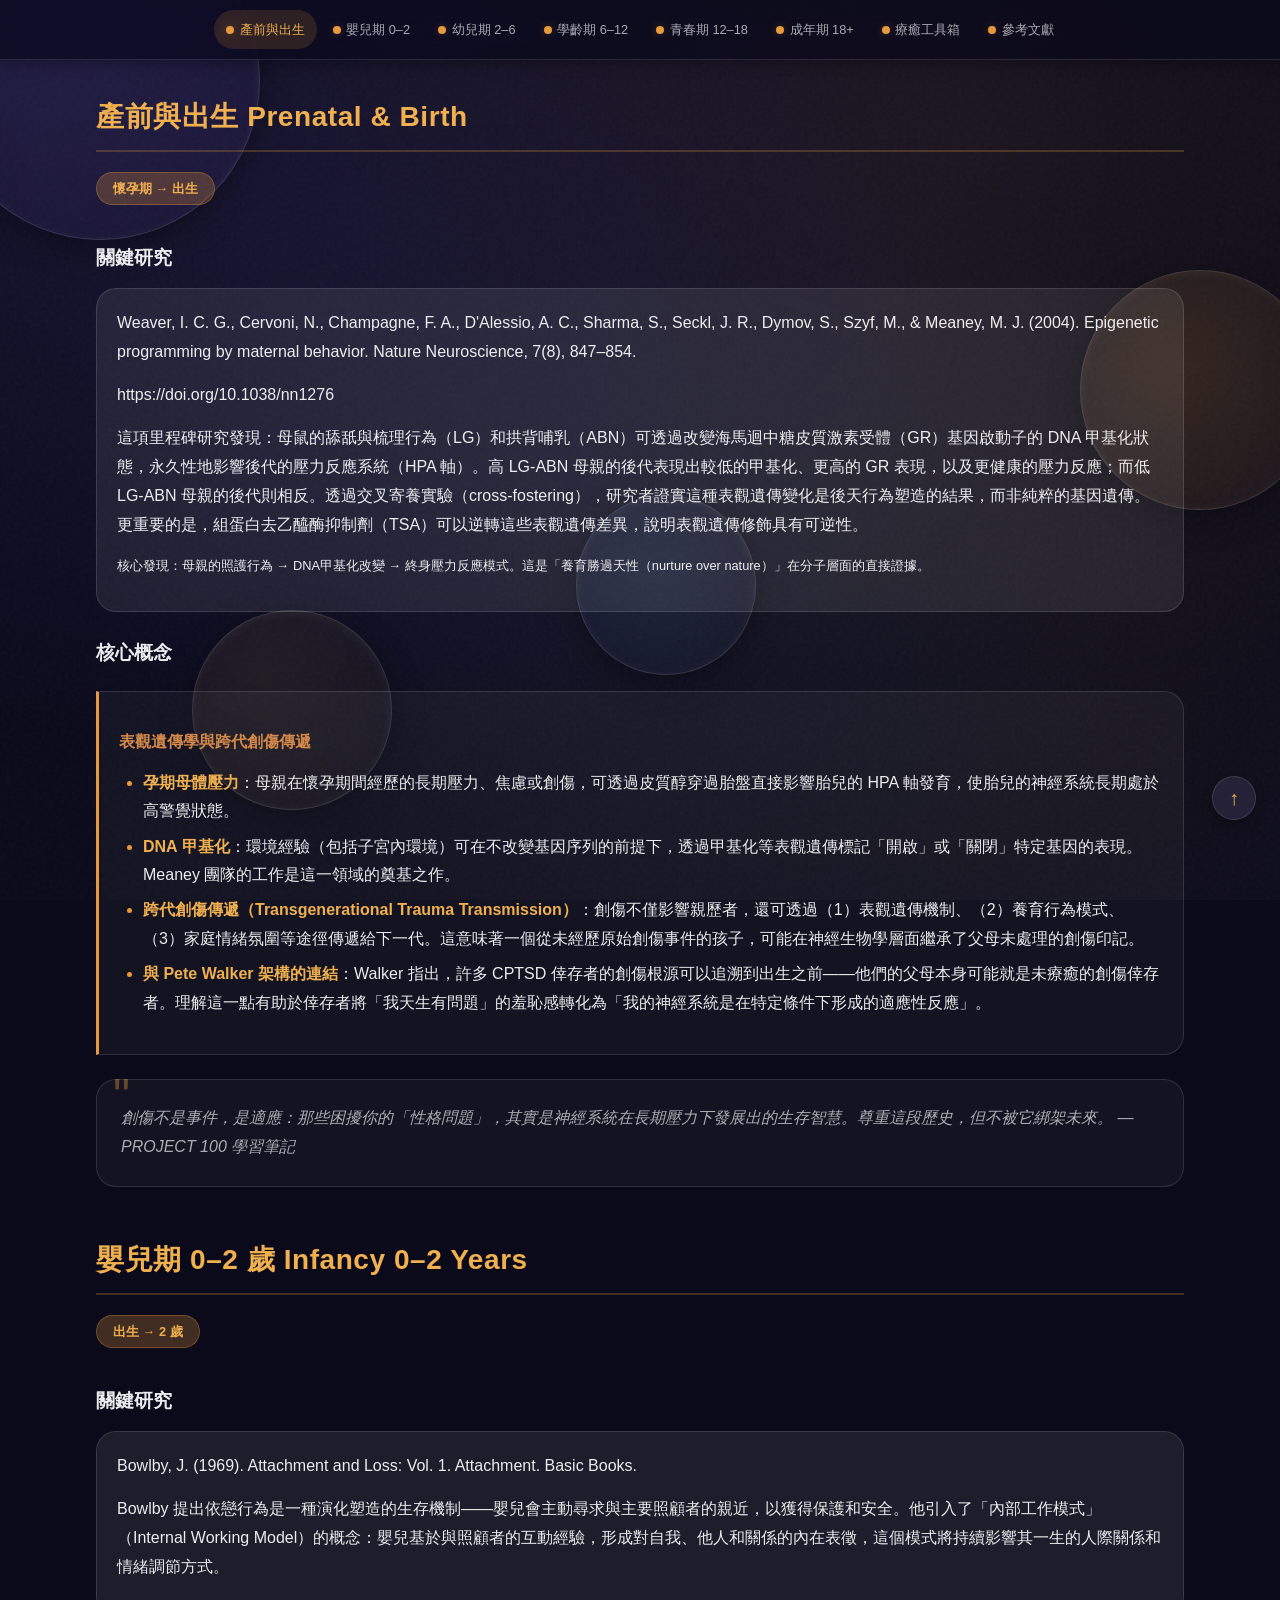
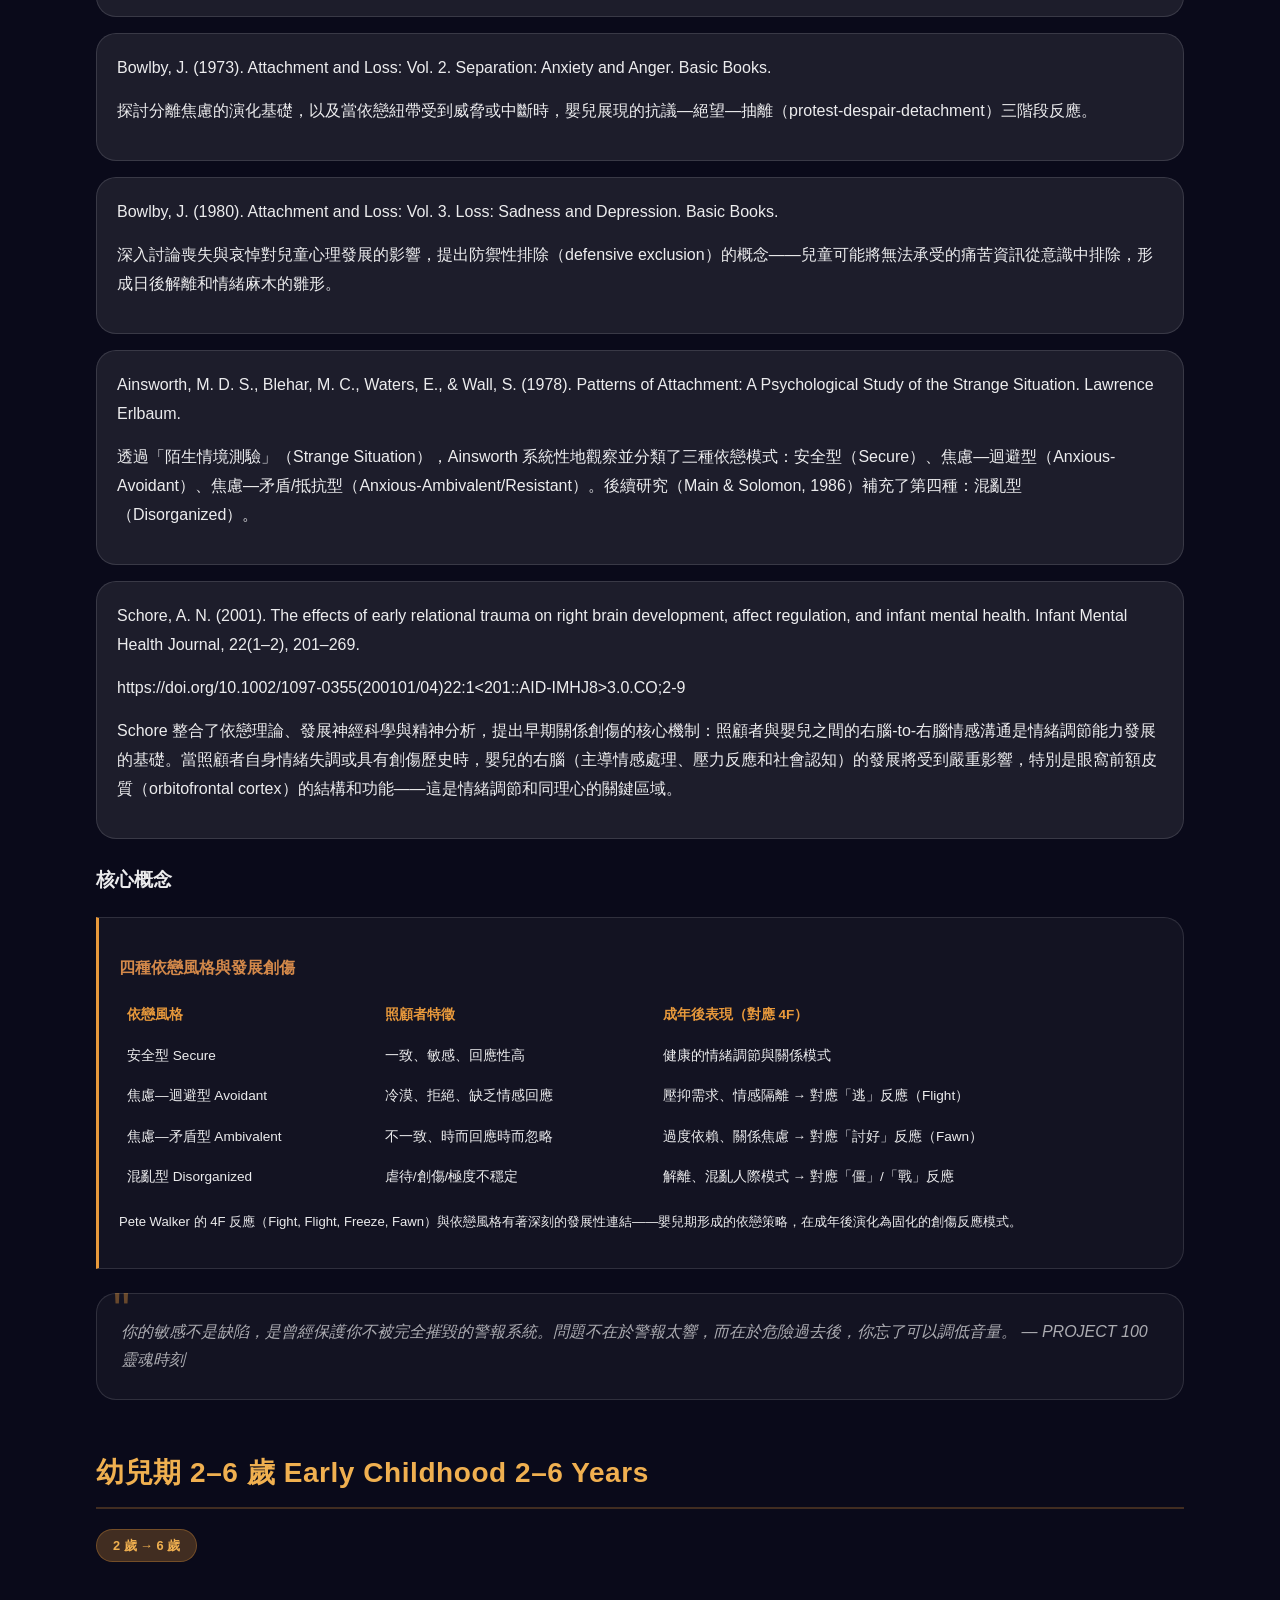
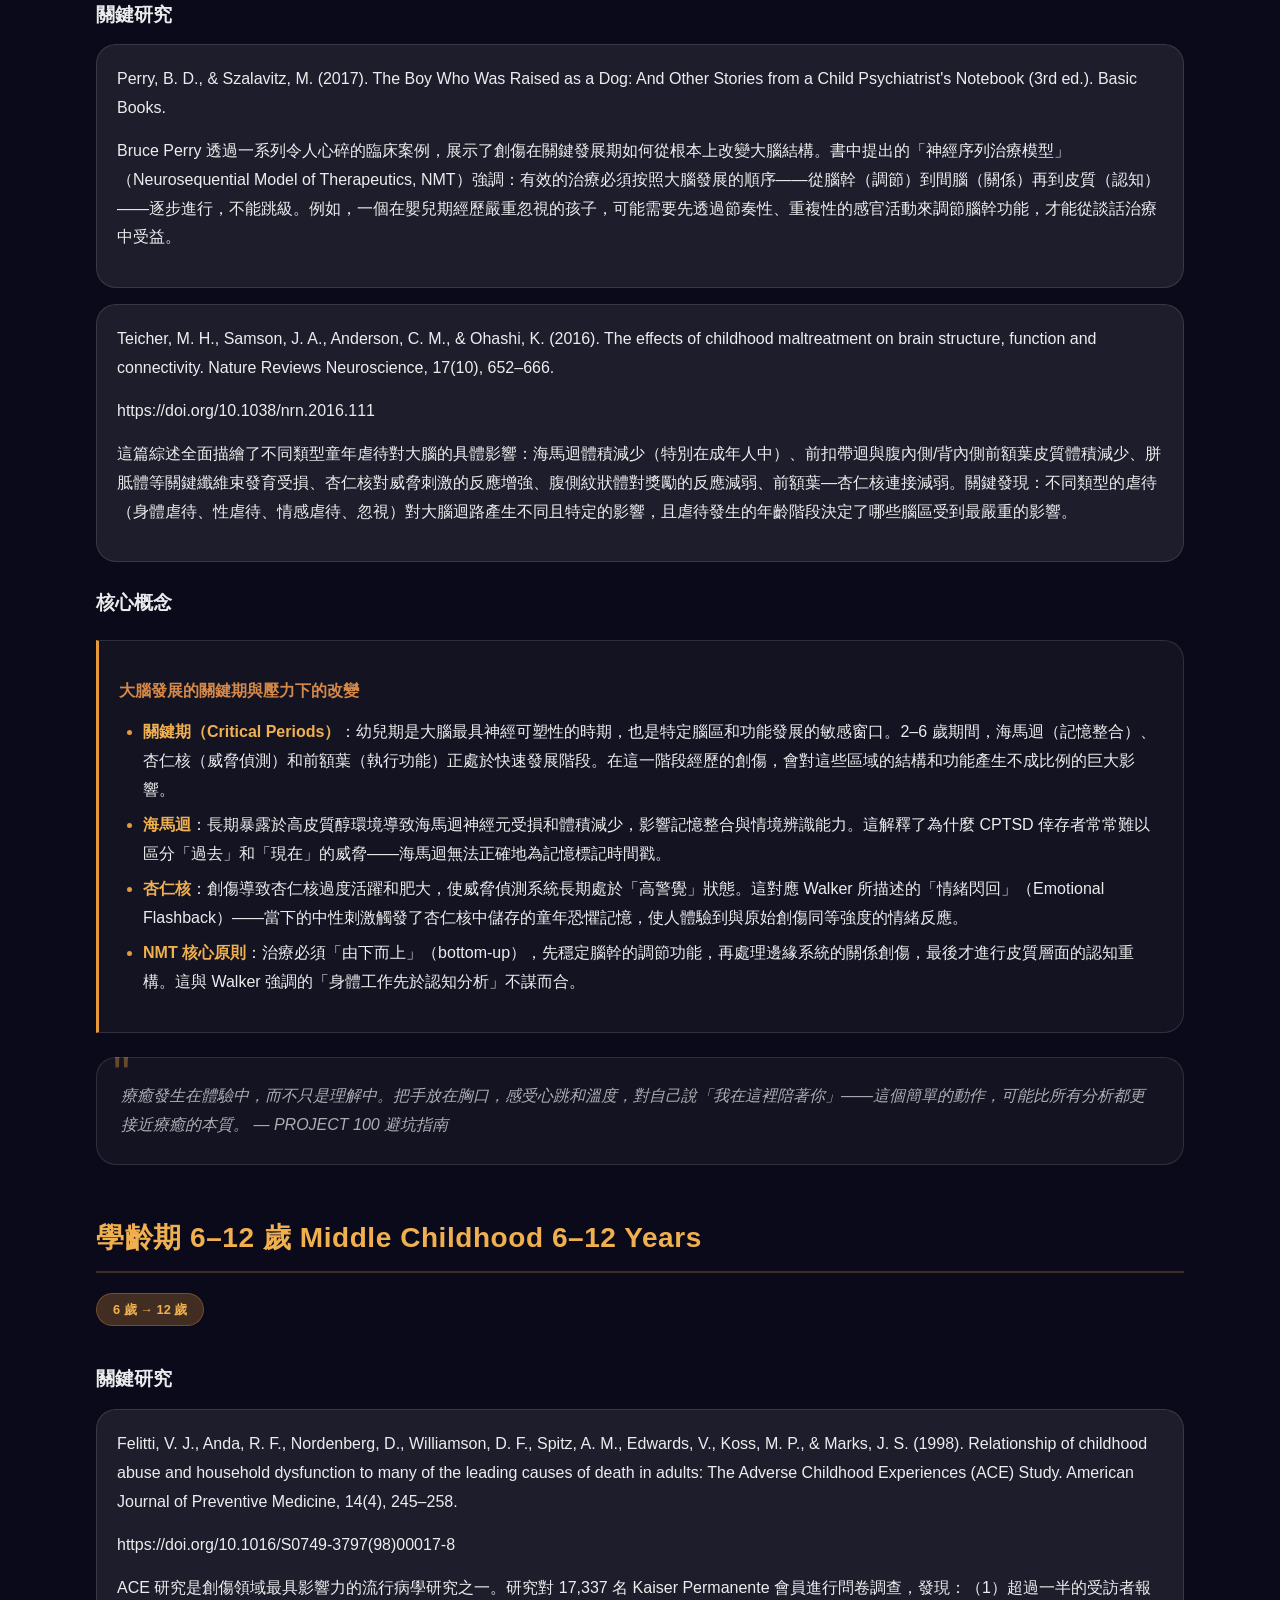
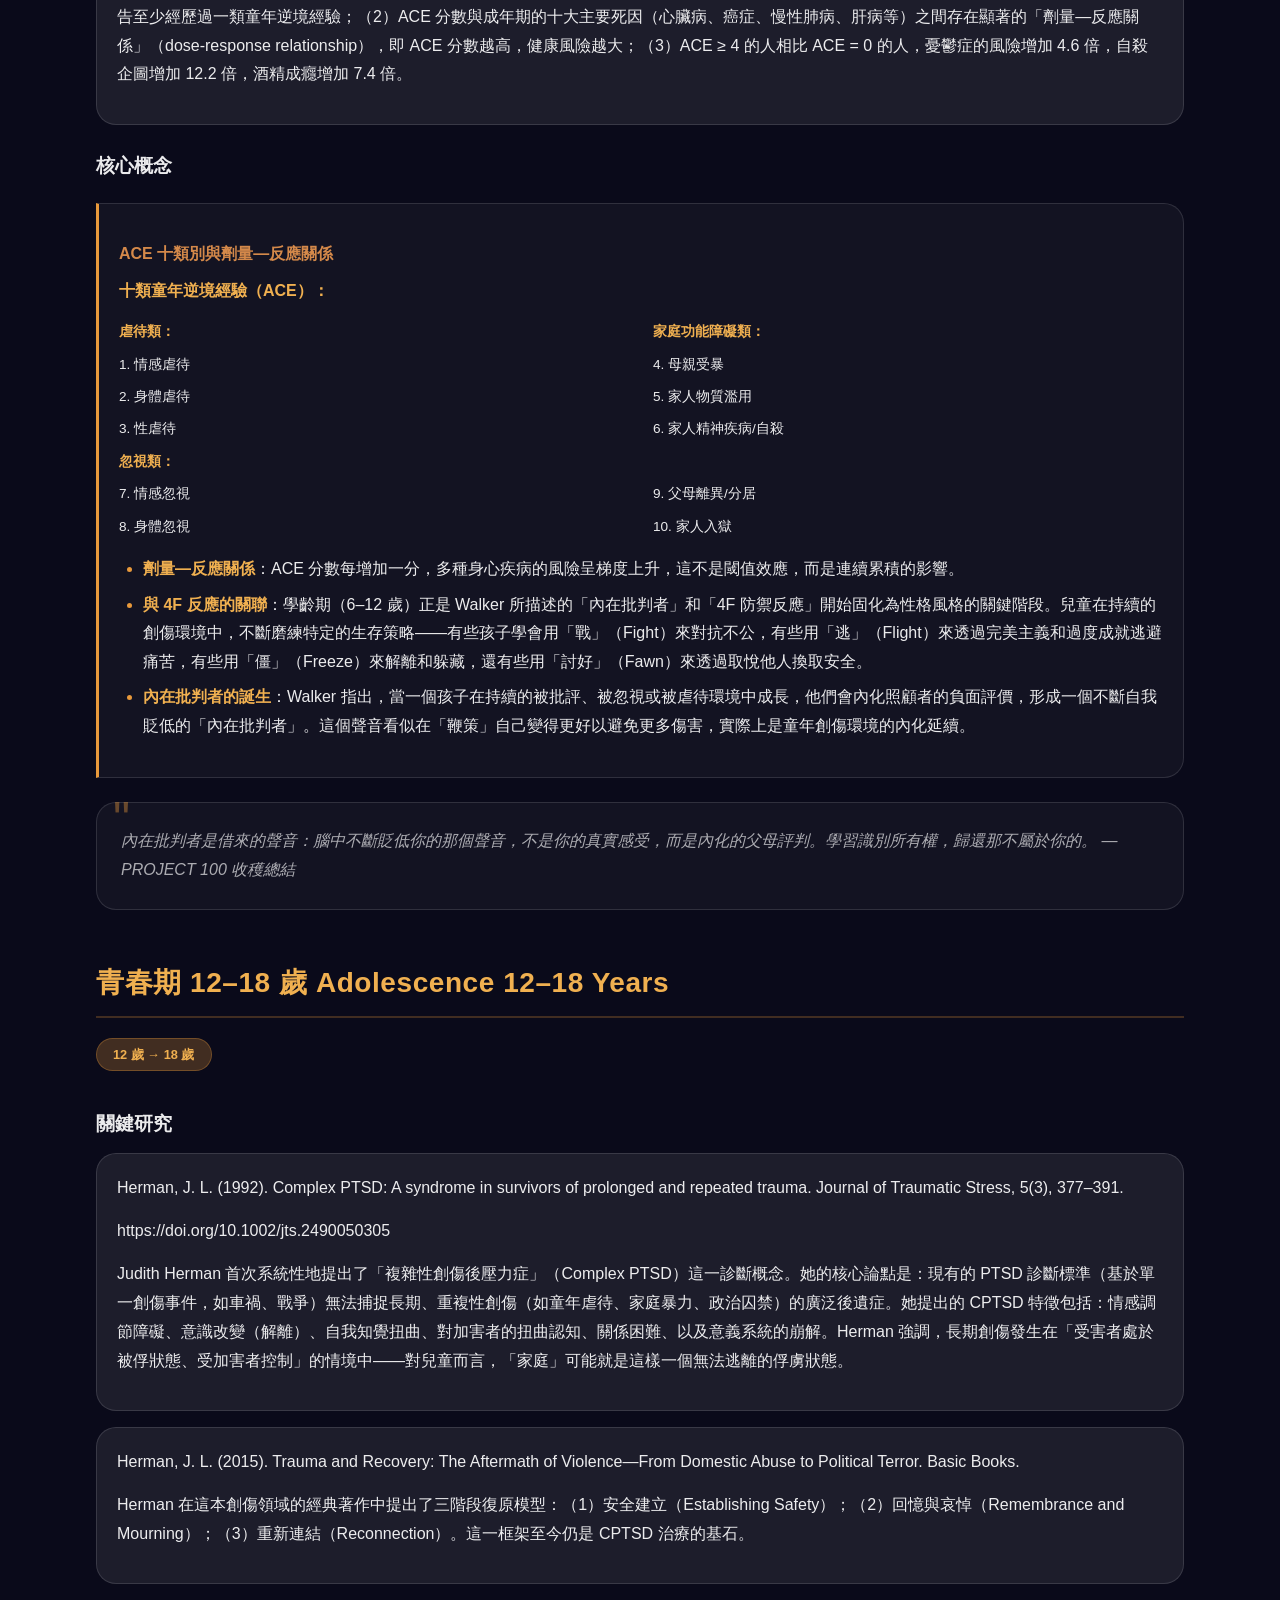
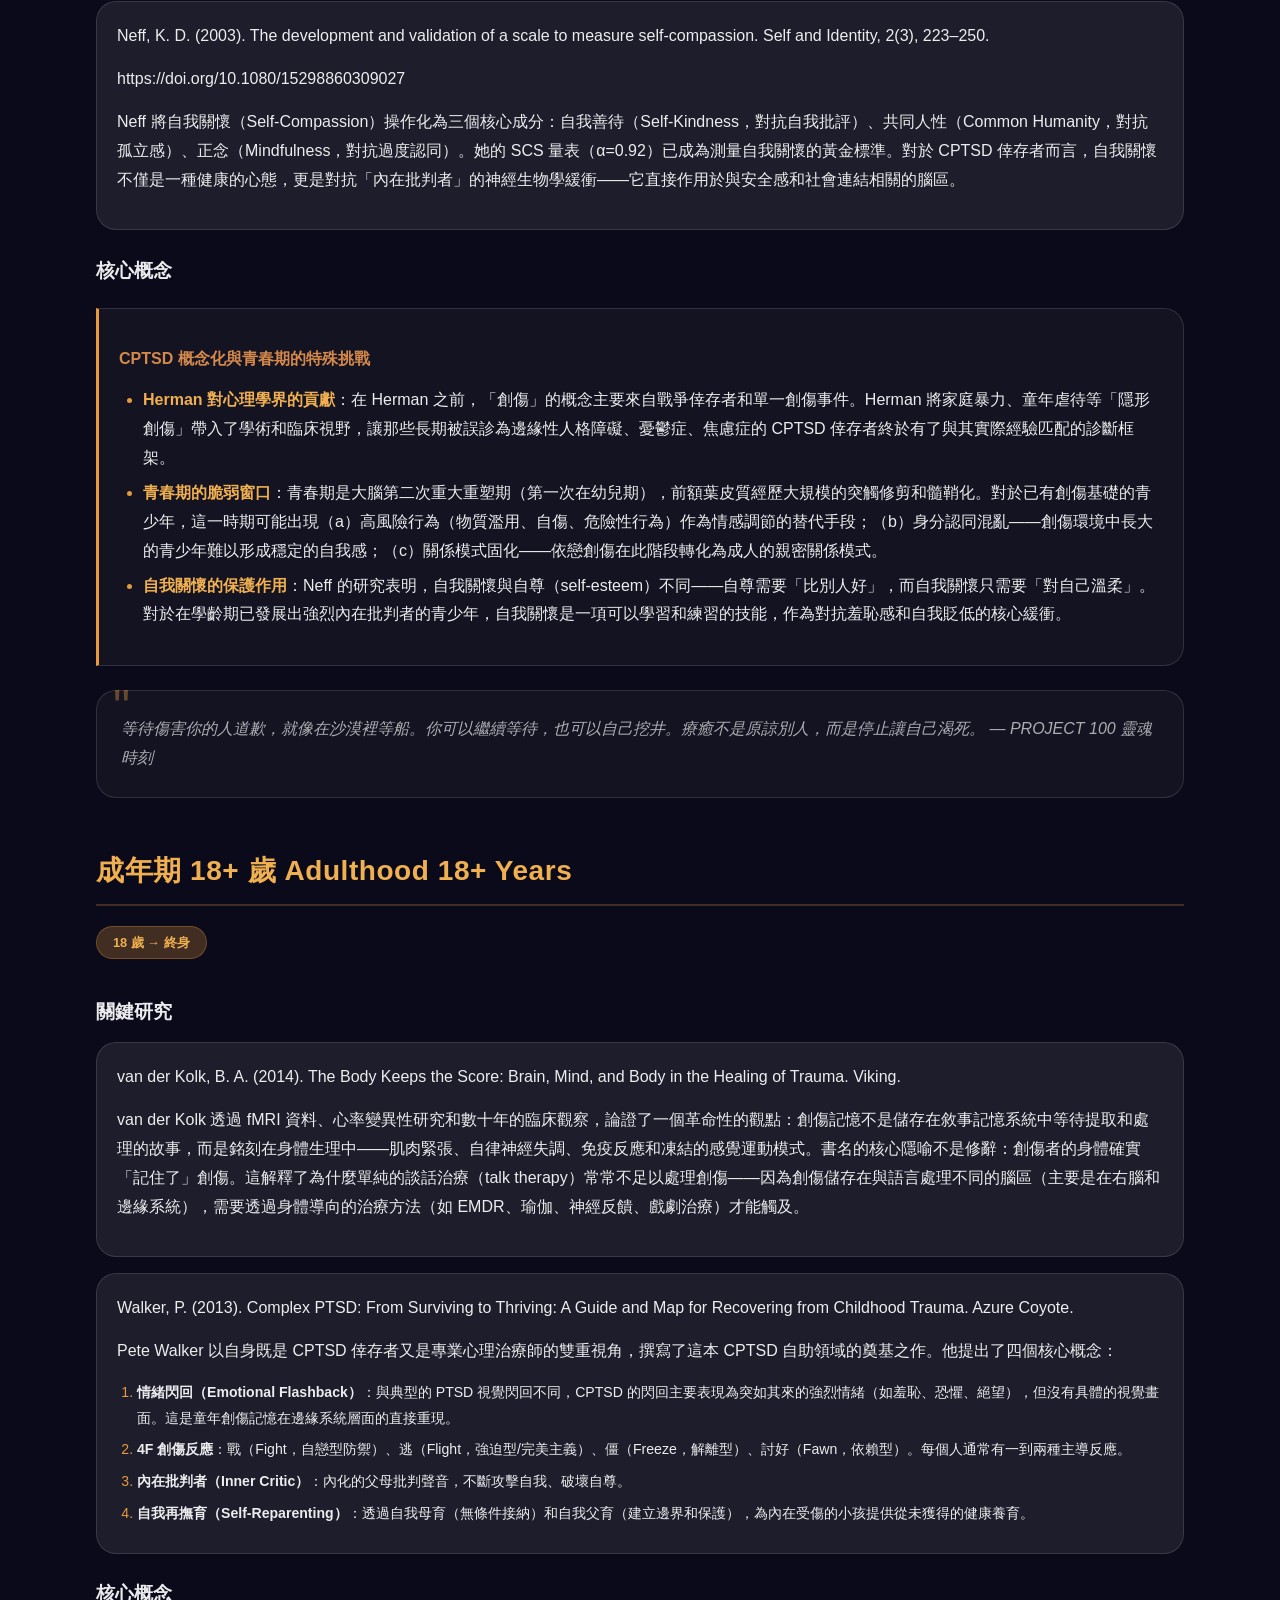
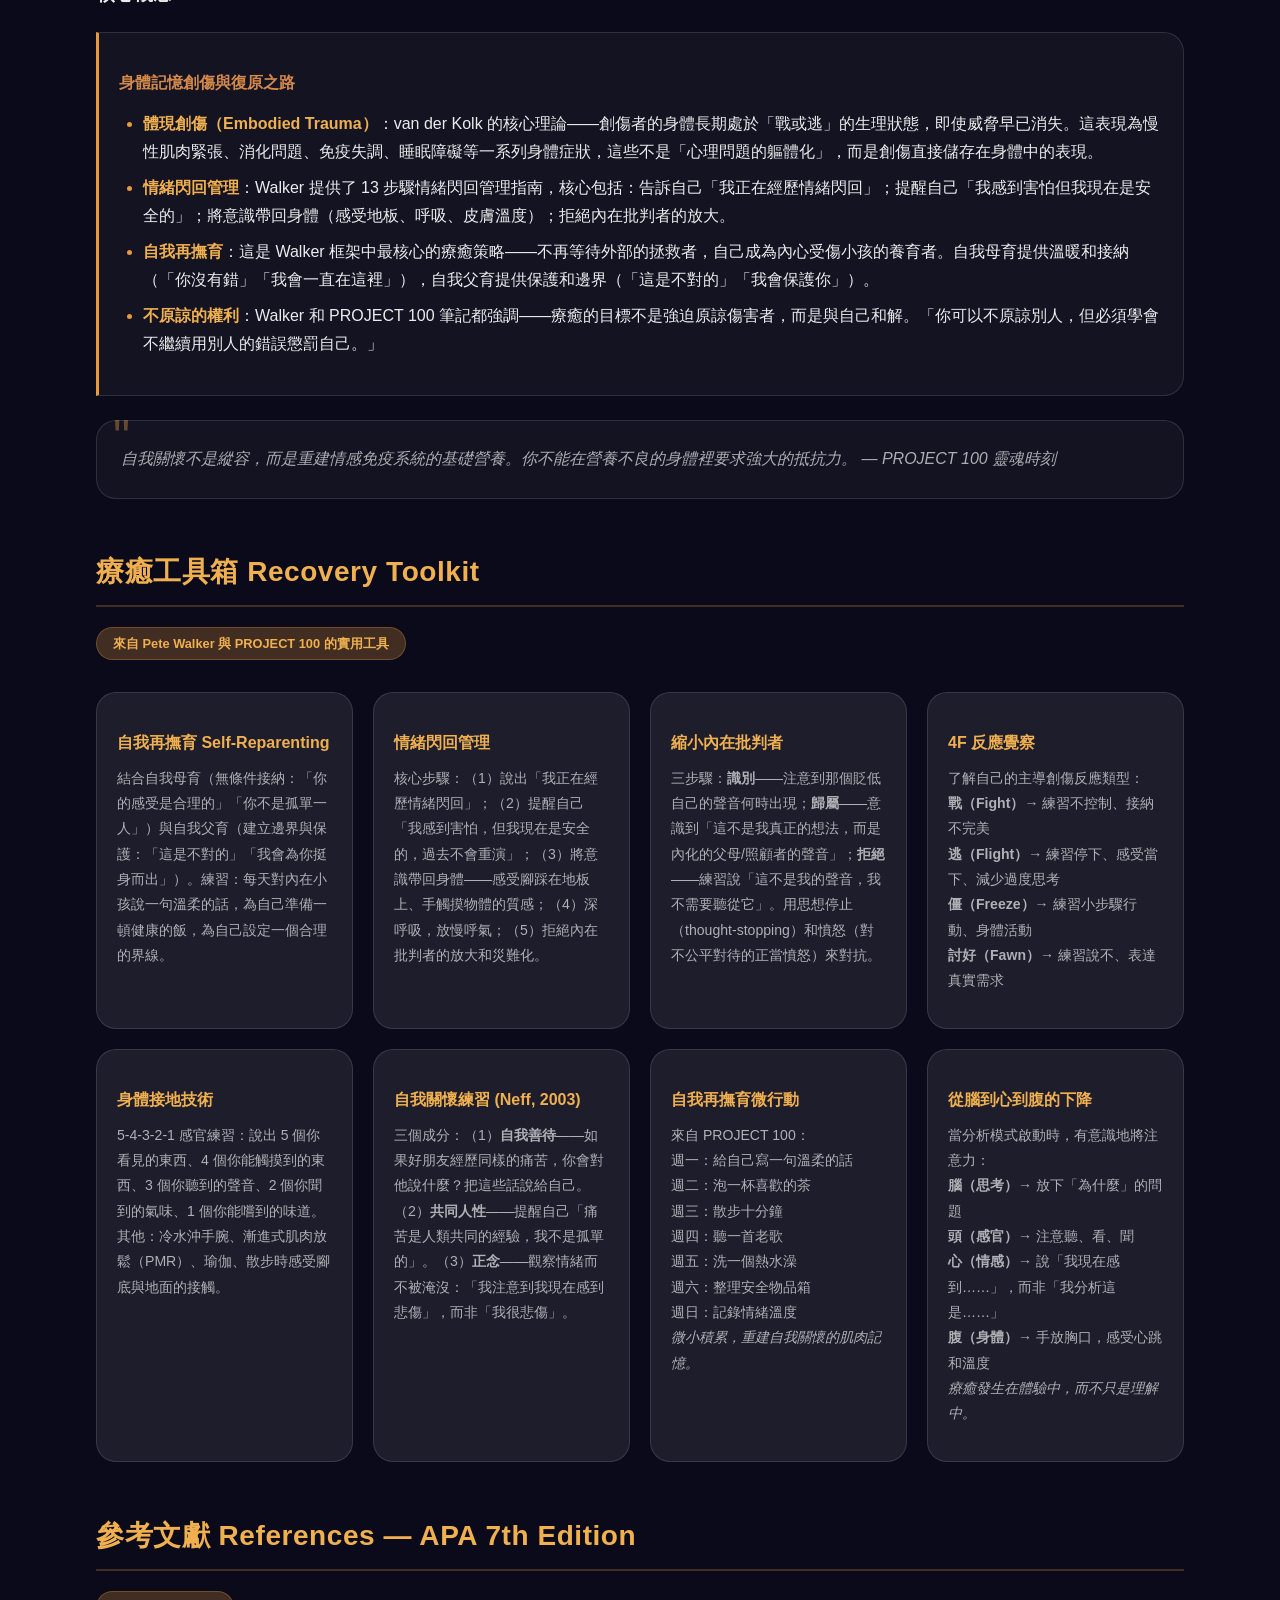
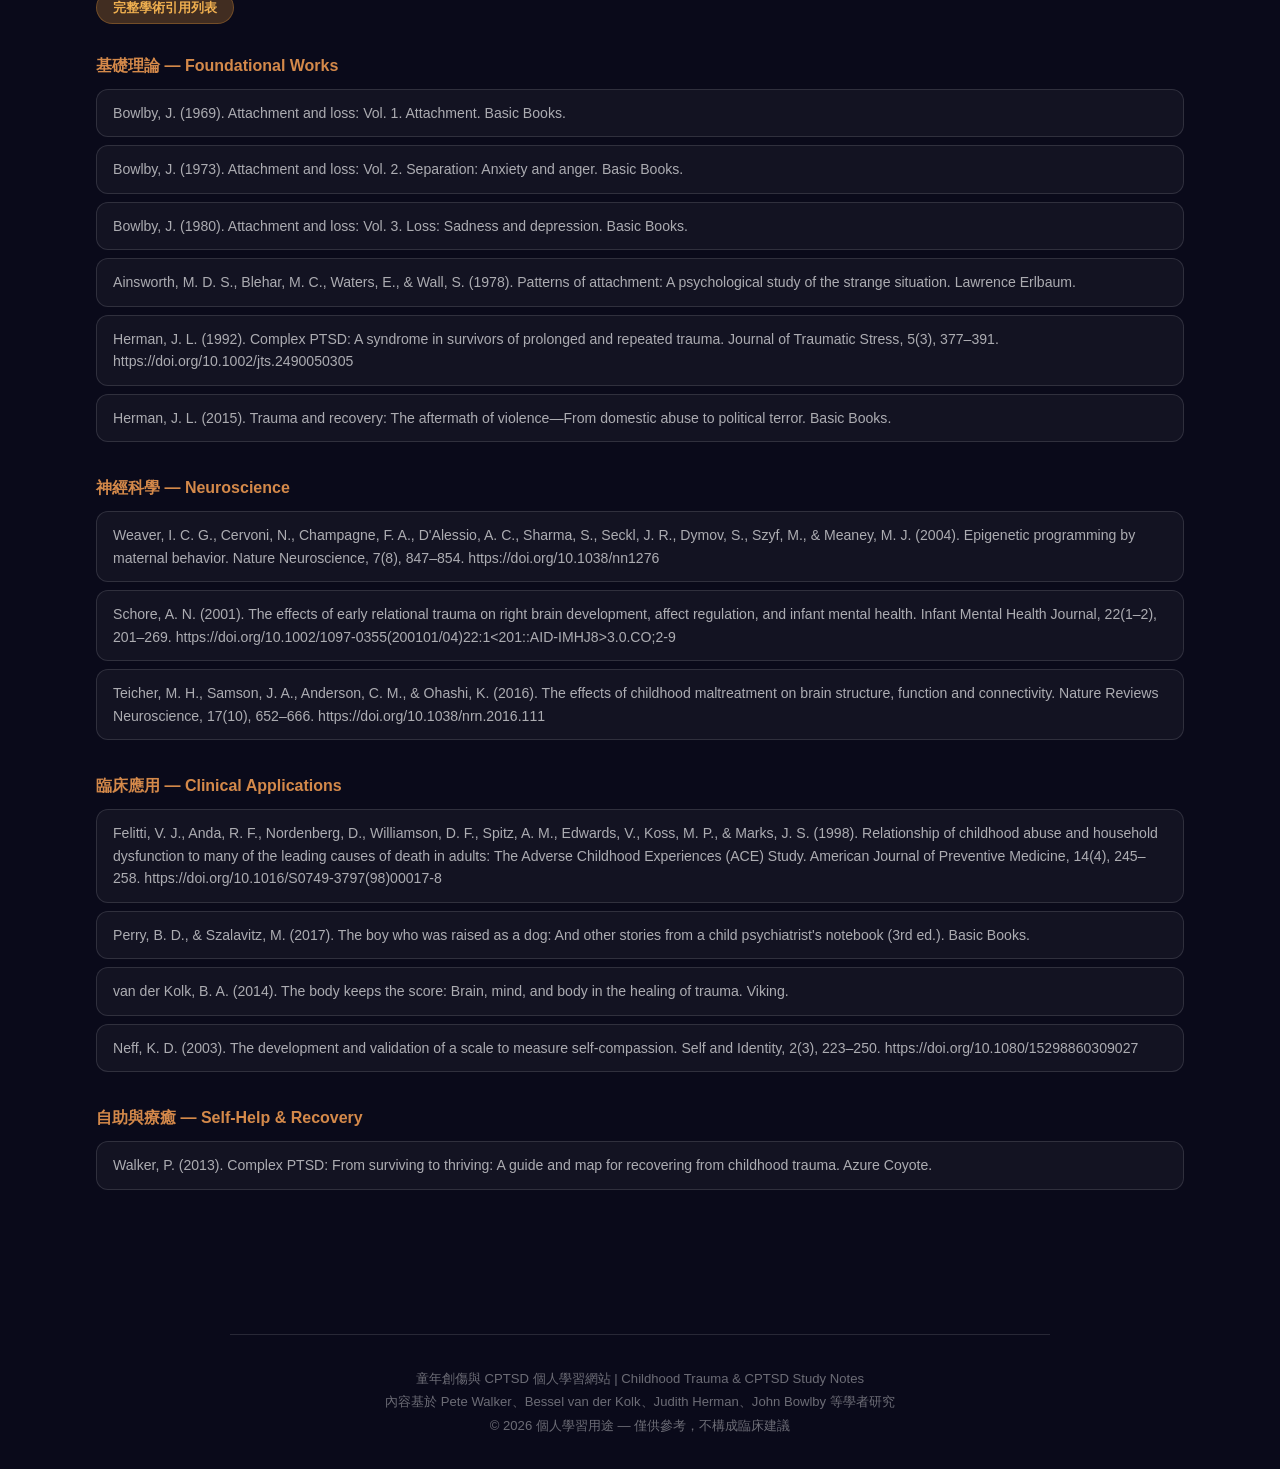
==== index.html @ 3682c6f5 "Initial commit: childhood trauma CPTSD study website" ====
<!DOCTYPE html>
<html lang="zh-TW">
<head>
<meta charset="UTF-8">
<meta name="viewport" content="width=device-width, initial-scale=1.0">
<title>童年創傷與 CPTSD 研究學習筆記 | Childhood Trauma & CPTSD Study Notes</title>
<style>
/* ============================================
   Liquid Glass CSS — Childhood Trauma & CPTSD
   Based on Apple Liquid Glass Design System
   Dark Theme + Amber Accent
   ============================================ */

/* ===== CSS Reset ===== */
*, *::before, *::after { box-sizing: border-box; margin: 0; padding: 0; }

/* ===== Liquid Glass Tokens (Dark Mode) ===== */
:root {
  /* --- Surface Transparency --- */
  --lg-bg-primary:    rgba(255, 255, 255, 0.08);
  --lg-bg-secondary:  rgba(255, 255, 255, 0.04);
  --lg-bg-tertiary:   rgba(255, 255, 255, 0.02);

  /* --- Blur Intensities --- */
  --lg-blur-sm:  1px;
  --lg-blur-md:  2px;
  --lg-blur-lg:  4px;
  --lg-blur-xl:  8px;
  --lg-blur-2xl: 20px;
  --lg-blur-3xl: 30px;

  /* --- Saturation --- */
  --lg-saturate: 180%;

  /* --- Borders --- */
  --lg-border-color:  rgba(255, 255, 255, 0.12);
  --lg-border-width:  1px;

  /* --- Shadows --- */
  --lg-shadow-sm:  0 4px 12px rgba(0, 0, 0, 0.3);
  --lg-shadow-md:  0 8px 32px rgba(0, 0, 0, 0.4);
  --lg-shadow-lg:  0 16px 48px rgba(0, 0, 0, 0.5);
  --lg-shadow-inset-sm: inset 0 2px 12px rgba(255, 255, 255, 0.06);
  --lg-shadow-inset-md: inset 0 4px 20px rgba(255, 255, 255, 0.08);

  /* --- Radii --- */
  --lg-radius-sm:   0.5rem;
  --lg-radius-md:   0.75rem;
  --lg-radius-lg:   1.25rem;
  --lg-radius-xl:   2rem;
  --lg-radius-full: 9999px;

  /* --- Animation --- */
  --lg-duration-fast:   150ms;
  --lg-duration-normal: 300ms;
  --lg-duration-slow:   500ms;
  --lg-easing:        cubic-bezier(0.25, 0.1, 0.25, 1);
  --lg-easing-spring: cubic-bezier(0.34, 1.56, 0.64, 1);

  /* --- Typography --- */
  --lg-text-color:      rgba(255, 255, 255, 0.92);
  --lg-text-secondary:  rgba(255, 255, 255, 0.65);
  --lg-text-muted:      rgba(255, 255, 255, 0.4);

  /* --- Project: Amber Accent --- */
  --accent:        #e8993b;
  --accent-light:  #f0b050;
  --accent-lighter: #ffc973;
  --accent-dark:   #c87a28;
  --accent-warm:   #d4894a;
  --accent-glow:   rgba(232, 153, 59, 0.15);
  --accent-glow-strong: rgba(232, 153, 59, 0.25);
  --violet-accent: rgba(130, 100, 240, 0.12);
  --violet-accent-strong: rgba(130, 100, 240, 0.2);

  /* --- Layout --- */
  --topbar-height: 60px;
  --font-sans: -apple-system, BlinkMacSystemFont, "Segoe UI", "Noto Sans TC", "Microsoft JhengHei", sans-serif;
}

/* ===== Forced Dark Mode Class ===== */
.lg-dark {
  --lg-bg-primary:    rgba(255, 255, 255, 0.08);
  --lg-bg-secondary:  rgba(255, 255, 255, 0.04);
  --lg-bg-tertiary:   rgba(255, 255, 255, 0.02);
  --lg-border-color:  rgba(255, 255, 255, 0.12);
  --lg-shadow-inset-sm: inset 0 2px 12px rgba(255, 255, 255, 0.06);
  --lg-shadow-inset-md: inset 0 4px 20px rgba(255, 255, 255, 0.08);
}

/* ===== Accessibility: Reduced Transparency ===== */
@media (prefers-reduced-transparency: reduce) {
  :root {
    --lg-bg-primary:   rgba(10, 10, 26, 0.95);
    --lg-bg-secondary: rgba(10, 10, 26, 0.92);
    --lg-bg-tertiary:  rgba(10, 10, 26, 0.9);
    --lg-blur-sm:  0;
    --lg-blur-md:  0;
    --lg-blur-lg:  0;
    --lg-blur-xl:  0;
    --lg-blur-2xl: 0;
    --lg-blur-3xl: 0;
  }
}

/* ===== Accessibility: Reduced Motion ===== */
@media (prefers-reduced-motion: reduce) {
  :root {
    --lg-duration-fast:   0ms;
    --lg-duration-normal: 0ms;
    --lg-duration-slow:   0ms;
  }
  *, *::before, *::after {
    animation-duration: 0.01ms !important;
    animation-iteration-count: 1 !important;
    transition-duration: 0.01ms !important;
  }
}

/* ===== Backdrop-Filter Fallback ===== */
@supports not (backdrop-filter: blur(1px)) {
  .glass,
  .glass-card,
  .glass-btn,
  .glass-nav,
  .timeline-bar,
  .back-to-top {
    background: rgba(10, 12, 30, 0.95);
  }
}

/* ===== Base HTML & Body ===== */
html { scroll-behavior: smooth; font-size: 16px; overflow-x: hidden; }

body {
  font-family: var(--font-sans);
  background: #0a0a1a;
  color: var(--lg-text-color);
  line-height: 1.8;
  font-weight: 300;
  -webkit-font-smoothing: antialiased;
  -moz-osx-font-smoothing: grayscale;
  position: relative;
  overflow-x: hidden;
}

/* ===== Overflow Protection ===== */
p, li, td, th, blockquote, .ref-card, .concept-box, .quote-block, .toolkit-card {
  overflow-wrap: break-word;
  word-break: break-word;
}
img, iframe, table, pre, code, video {
  max-width: 100%;
  height: auto;
}
pre, code {
  white-space: pre-wrap;
  word-break: break-all;
}

/* ===== Skip to Content ===== */
.skip-to-content {
  position: absolute;
  top: -100%;
  left: 16px;
  background: var(--accent);
  color: #0a0a1a;
  padding: 8px 16px;
  border-radius: var(--lg-radius-sm);
  font-weight: 600;
  z-index: 1000;
  transition: top var(--lg-duration-fast) var(--lg-easing);
}
.skip-to-content:focus {
  top: 12px;
}

/* ===== Animated Gradient Background ===== */
body::before {
  content: '';
  position: fixed;
  top: 0; left: 0; right: 0; bottom: 0;
  background:
    radial-gradient(ellipse at 20% 20%, rgba(130, 100, 240, 0.1) 0%, transparent 60%),
    radial-gradient(ellipse at 75% 15%, rgba(232, 153, 59, 0.07) 0%, transparent 55%),
    radial-gradient(ellipse at 50% 60%, rgba(100, 150, 220, 0.05) 0%, transparent 60%),
    radial-gradient(ellipse at 85% 80%, rgba(180, 130, 60, 0.05) 0%, transparent 50%);
  animation: bgShift 18s ease-in-out infinite alternate;
  z-index: 0;
  pointer-events: none;
}

@keyframes bgShift {
  0%   { opacity: 0.7; transform: scale(1); }
  50%  { opacity: 1; transform: scale(1.05); }
  100% { opacity: 0.7; transform: scale(1); }
}

/* Noise texture overlay */
body::after {
  content: '';
  position: fixed;
  top: 0; left: 0; right: 0; bottom: 0;
  background-image: url("data:image/svg+xml,%3Csvg viewBox='0 0 256 256' xmlns='http://www.w3.org/2000/svg'%3E%3Cfilter id='n'%3E%3CfeTurbulence type='fractalNoise' baseFrequency='0.9' numOctaves='4' stitchTiles='stitch'/%3E%3C/filter%3E%3Crect width='100%25' height='100%25' filter='url(%23n)' opacity='0.03'/%3E%3C/svg%3E");
  z-index: 0;
  pointer-events: none;
}

/* ===== Level 1: Base Glass Surface ===== */
.glass {
  background: var(--lg-bg-primary);
  backdrop-filter: blur(var(--lg-blur-md)) saturate(var(--lg-saturate));
  -webkit-backdrop-filter: blur(var(--lg-blur-md)) saturate(var(--lg-saturate));
  border: var(--lg-border-width) solid var(--lg-border-color);
  border-radius: var(--lg-radius-xl);
  box-shadow: var(--lg-shadow-md), var(--lg-shadow-inset-md);
  position: relative;
  overflow: hidden;
}

/* ===== Level 2: Liquid Shimmer Layer ===== */
.glass-shimmer::after {
  content: '';
  position: absolute;
  inset: 0;
  border-radius: inherit;
  background: rgba(255, 255, 255, 0.06);
  backdrop-filter: blur(1px);
  -webkit-backdrop-filter: blur(1px);
  box-shadow:
    inset -10px -8px 0px -11px rgba(255, 255, 255, 0.8),
    inset 0px -9px 0px -8px rgba(255, 255, 255, 0.8);
  filter: drop-shadow(10px 4px 6px rgba(0, 0, 0, 0.3)) brightness(115%);
  opacity: 0.5;
  z-index: 0;
  pointer-events: none;
}

.glass-shimmer > * {
  position: relative;
  z-index: 1;
}

/* ===== Glass Card Component ===== */
.glass-card {
  background: var(--lg-bg-primary);
  border: var(--lg-border-width) solid var(--lg-border-color);
  border-radius: var(--lg-radius-xl);
  box-shadow: var(--lg-shadow-md), var(--lg-shadow-inset-md);
  position: relative;
  overflow: hidden;
  padding: 1.5rem;
  transition:
    transform var(--lg-duration-fast) var(--lg-easing),
    box-shadow var(--lg-duration-normal) var(--lg-easing);
  will-change: transform;
}

.glass-card:hover {
  transform: translateY(-2px) scale(1.01);
  box-shadow: var(--lg-shadow-lg), var(--lg-shadow-inset-md);
}

.glass-card:active {
  transform: scale(0.98);
}

/* ===== Glass Button ===== */
.glass-btn {
  background: var(--lg-bg-primary);
  backdrop-filter: blur(var(--lg-blur-sm)) saturate(var(--lg-saturate));
  -webkit-backdrop-filter: blur(var(--lg-blur-sm)) saturate(var(--lg-saturate));
  border: var(--lg-border-width) solid var(--lg-border-color);
  border-radius: var(--lg-radius-full);
  padding: 0.625rem 1.5rem;
  font-size: 0.875rem;
  font-weight: 600;
  color: var(--lg-text-color);
  cursor: pointer;
  transition:
    transform var(--lg-duration-fast) var(--lg-easing),
    box-shadow var(--lg-duration-fast) var(--lg-easing);
  will-change: transform;
  user-select: none;
}

.glass-btn:hover {
  transform: scale(1.05);
  box-shadow: var(--lg-shadow-sm);
}

.glass-btn:active {
  transform: scale(0.96);
}

/* ===== Glass Nav (Timeline Bar) ===== */
.glass-nav {
  position: fixed;
  bottom: 1.25rem;
  left: 50%;
  transform: translateX(-50%);
  background: var(--lg-bg-primary);
  backdrop-filter: blur(var(--lg-blur-lg)) saturate(var(--lg-saturate));
  -webkit-backdrop-filter: blur(var(--lg-blur-lg)) saturate(var(--lg-saturate));
  border: var(--lg-border-width) solid var(--lg-border-color);
  border-radius: var(--lg-radius-full);
  box-shadow: var(--lg-shadow-lg);
  padding: 0.5rem 1.5rem;
  display: flex;
  gap: 1rem;
  z-index: 100;
}

/* ===== Floating Orbs ===== */
.orb {
  position: fixed;
  border-radius: 50%;
  background: var(--lg-bg-primary);
  backdrop-filter: blur(var(--lg-blur-xl));
  -webkit-backdrop-filter: blur(var(--lg-blur-xl));
  border: var(--lg-border-width) solid var(--lg-border-color);
  box-shadow: var(--lg-shadow-md), var(--lg-shadow-inset-sm);
  pointer-events: none;
  z-index: 0;
  will-change: transform;
}

.orb-1 {
  width: 320px; height: 320px;
  top: -80px; left: -60px;
  background: radial-gradient(circle at 30% 30%, rgba(130, 100, 240, 0.15), rgba(130, 100, 240, 0.04));
  animation: glass-float 6s var(--lg-easing) infinite;
}

.orb-2 {
  width: 240px; height: 240px;
  top: 30%; right: -40px;
  background: radial-gradient(circle at 40% 40%, rgba(232, 153, 59, 0.15), rgba(232, 153, 59, 0.04));
  animation: glass-float 5s var(--lg-easing) infinite 0.5s;
}

.orb-3 {
  width: 200px; height: 200px;
  bottom: 10%; left: 15%;
  background: radial-gradient(circle at 35% 35%, rgba(180, 130, 60, 0.12), rgba(180, 130, 60, 0.03));
  animation: glass-float 7s var(--lg-easing) infinite 1s;
}

.orb-4 {
  width: 180px; height: 180px;
  top: 55%; left: 45%;
  background: radial-gradient(circle at 45% 45%, rgba(100, 150, 220, 0.1), rgba(100, 150, 220, 0.03));
  animation: glass-float 8s var(--lg-easing) infinite 1.5s;
}

@keyframes glass-float {
  0%, 100% { transform: translateY(0) rotate(0deg); }
  33%      { transform: translateY(-8px) rotate(1deg); }
  66%      { transform: translateY(4px) rotate(-1deg); }
}

.glass-float {
  animation: glass-float 4s var(--lg-easing) infinite;
}

/* ===== Timeline Navigation Bar ===== */
.timeline-bar {
  position: fixed;
  top: 0;
  left: 0;
  right: 0;
  height: var(--topbar-height);
  background: rgba(10, 10, 26, 0.75);
  backdrop-filter: blur(var(--lg-blur-3xl)) saturate(var(--lg-saturate));
  -webkit-backdrop-filter: blur(var(--lg-blur-3xl)) saturate(var(--lg-saturate));
  border-bottom: var(--lg-border-width) solid var(--lg-border-color);
  box-shadow: var(--lg-shadow-sm);
  display: flex;
  align-items: center;
  justify-content: center;
  gap: 0.25rem;
  padding: 0 1rem;
  z-index: 90;
  overflow-x: auto;
}

.timeline-bar a {
  color: var(--lg-text-secondary);
  text-decoration: none;
  font-size: 0.8rem;
  font-weight: 500;
  white-space: nowrap;
  padding: 0.5rem 0.75rem;
  border-radius: var(--lg-radius-full);
  transition:
    color var(--lg-duration-fast) var(--lg-easing),
    background var(--lg-duration-fast) var(--lg-easing);
  display: flex;
  align-items: center;
  gap: 0.35rem;
}

.timeline-bar a:hover,
.timeline-bar a.active {
  color: var(--accent-light);
  background: var(--accent-glow);
}

.timeline-dot {
  display: inline-block;
  width: 8px;
  height: 8px;
  border-radius: 50%;
  background: var(--accent);
  box-shadow: 0 0 8px var(--accent-glow-strong);
  transition: box-shadow var(--lg-duration-fast) var(--lg-easing);
}

.timeline-bar a:hover .timeline-dot,
.timeline-bar a.active .timeline-dot {
  box-shadow: 0 0 14px rgba(232, 153, 59, 0.4);
}

/* ===== Main Content Area ===== */
.main {
  margin-left: auto;
  margin-right: auto;
  width: 100%;
  max-width: 72rem;
  padding: calc(var(--topbar-height) + 2rem) 2rem 6rem 2rem;
  position: relative;
  z-index: 1;
}

/* ===== Section Cards ===== */
section {
  margin: 0 auto 3rem auto;
  width: 100%;
  scroll-margin-top: calc(var(--topbar-height) + 1rem);
  animation: glass-enter 0.5s var(--lg-easing-spring) both;
  animation-timeline: view();
  animation-range: entry 8% cover 20%;
}

/* Fallback for browsers without animation-timeline */
@supports not (animation-timeline: view()) {
  section {
    animation: glass-enter 0.5s var(--lg-easing-spring) both;
    animation-timeline: auto;
  }
}

section h2 {
  font-size: 1.75rem;
  font-weight: 700;
  color: var(--accent-light);
  margin-bottom: 1.25rem;
  padding-bottom: 0.5rem;
  border-bottom: 2px solid var(--accent-glow-strong);
  letter-spacing: 0.02em;
}

section h3 {
  font-size: 1.2rem;
  font-weight: 600;
  color: var(--lg-text-color);
  margin: 1.5rem 0 0.75rem 0;
}

section h4 {
  font-size: 1rem;
  font-weight: 600;
  color: var(--accent-warm);
  margin: 1rem 0 0.5rem 0;
}

section p {
  margin-bottom: 0.9rem;
  color: var(--lg-text-color);
}

section ul, section ol {
  margin: 0.75rem 0 1rem 1.5rem;
  color: var(--lg-text-color);
}

section li {
  margin-bottom: 0.4rem;
}

section li::marker {
  color: var(--accent);
}

/* ===== Timeline Badge ===== */
.timeline-badge {
  display: inline-block;
  background: var(--accent-glow-strong);
  border: var(--lg-border-width) solid rgba(232, 153, 59, 0.3);
  border-radius: var(--lg-radius-full);
  padding: 0.25rem 1rem;
  font-size: 0.8rem;
  font-weight: 600;
  color: var(--accent-light);
  margin-bottom: 0.75rem;
}

/* ===== Reference Card ===== */
.ref-card {
  background: var(--lg-bg-primary);
  border: var(--lg-border-width) solid var(--lg-border-color);
  border-radius: var(--lg-radius-lg);
  padding: 1.25rem;
  margin-bottom: 1rem;
  transition:
    transform var(--lg-duration-fast) var(--lg-easing),
    box-shadow var(--lg-duration-normal) var(--lg-easing);
  will-change: transform;
}

.ref-card:hover {
  transform: translateY(-2px) scale(1.01);
  box-shadow: var(--lg-shadow-md), var(--lg-shadow-inset-sm);
}

.ref-card .ref-title {
  font-weight: 600;
  color: var(--lg-text-color);
  margin-bottom: 0.3rem;
}

.ref-card .ref-meta {
  font-size: 0.82rem;
  color: var(--lg-text-secondary);
}

.ref-card .ref-link {
  color: var(--accent-light);
  text-decoration: none;
  font-size: 0.82rem;
  transition: color var(--lg-duration-fast) var(--lg-easing);
}

.ref-card .ref-link:hover {
  color: var(--accent-lighter);
}

/* ===== Concept Box ===== */
.concept-box {
  background: var(--lg-bg-secondary);
  border: var(--lg-border-width) solid var(--lg-border-color);
  border-left: 3px solid var(--accent);
  border-radius: 0 var(--lg-radius-lg) var(--lg-radius-lg) 0;
  padding: 1.25rem;
  margin: 1.25rem 0;
}

.concept-box strong {
  color: var(--accent-light);
}

/* ===== Quote Block ===== */
.quote-block {
  background: var(--lg-bg-secondary);
  border: var(--lg-border-width) solid var(--lg-border-color);
  border-radius: var(--lg-radius-lg);
  padding: 1.5rem;
  margin: 1.5rem 0;
  position: relative;
  font-style: italic;
  color: var(--lg-text-secondary);
}

.quote-block::before {
  content: '"';
  position: absolute;
  top: -0.5rem;
  left: 1rem;
  font-size: 3rem;
  color: var(--accent);
  opacity: 0.4;
  font-style: normal;
  line-height: 1;
}

/* ===== Toolkit Grid ===== */
.toolkit-grid {
  display: grid;
  grid-template-columns: repeat(auto-fill, minmax(220px, 1fr));
  gap: 1.25rem;
  margin: 1.25rem 0;
}

.toolkit-card {
  background: var(--lg-bg-primary);
  border: var(--lg-border-width) solid var(--lg-border-color);
  border-radius: var(--lg-radius-lg);
  padding: 1.25rem;
  transition:
    transform var(--lg-duration-fast) var(--lg-easing),
    box-shadow var(--lg-duration-normal) var(--lg-easing);
  will-change: transform;
}

.toolkit-card:hover {
  transform: translateY(-2px) scale(1.01);
  box-shadow: var(--lg-shadow-md), var(--lg-shadow-inset-sm);
}

.toolkit-card h4 {
  color: var(--accent-light);
  margin-bottom: 0.5rem;
}

.toolkit-card p {
  font-size: 0.88rem;
  color: var(--lg-text-secondary);
}

/* ===== Reference Group ===== */
.ref-group {
  margin-bottom: 2rem;
}

.ref-group h3 {
  color: var(--accent-light);
  font-size: 1.05rem;
  margin-bottom: 0.75rem;
}

.ref-entry {
  background: var(--lg-bg-secondary);
  border: var(--lg-border-width) solid var(--lg-border-color);
  border-radius: var(--lg-radius-md);
  padding: 0.75rem 1rem;
  margin-bottom: 0.5rem;
  font-size: 0.88rem;
  color: var(--lg-text-secondary);
  line-height: 1.6;
}

/* ===== Back to Top Button ===== */
.back-to-top {
  position: fixed;
  bottom: 5rem;
  right: 1.5rem;
  width: 44px;
  height: 44px;
  border-radius: var(--lg-radius-full);
  background: var(--lg-bg-primary);
  backdrop-filter: blur(var(--lg-blur-md)) saturate(var(--lg-saturate));
  -webkit-backdrop-filter: blur(var(--lg-blur-md)) saturate(var(--lg-saturate));
  border: var(--lg-border-width) solid var(--lg-border-color);
  box-shadow: var(--lg-shadow-sm);
  color: var(--accent-light);
  font-size: 1.25rem;
  display: flex;
  align-items: center;
  justify-content: center;
  text-decoration: none;
  z-index: 85;
  transition:
    transform var(--lg-duration-fast) var(--lg-easing),
    box-shadow var(--lg-duration-fast) var(--lg-easing);
  will-change: transform;
}

.back-to-top:hover {
  transform: scale(1.1);
  box-shadow: var(--lg-shadow-md);
}

/* ===== Footer ===== */
footer {
  max-width: 820px;
  margin: 0 auto;
  padding: 2rem;
  text-align: center;
  color: var(--lg-text-muted);
  font-size: 0.82rem;
  border-top: var(--lg-border-width) solid var(--lg-border-color);
}

/* ===== SVG Refraction (Level 3 — Chromium only) ===== */
@supports (backdrop-filter: url(#liquidGlassChromatic) blur(2.5px) saturate(180%)) {
  .ref-card.glass-refract,
  .toolkit-card.glass-refract,
  .concept-box.glass-refract {
    backdrop-filter: url(#liquidGlassChromatic) blur(2.5px) saturate(180%);
    -webkit-backdrop-filter: blur(var(--lg-blur-md)) saturate(var(--lg-saturate));
  }
}

/* ===== Animation: Glass Enter ===== */
@keyframes glass-enter {
  from {
    opacity: 0;
    transform: scale(0.92) translateY(12px);
  }
  to {
    opacity: 1;
    transform: scale(1) translateY(0);
  }
}

/* ===== Interactive Pattern ===== */
.glass-interactive {
  transition:
    transform var(--lg-duration-fast) var(--lg-easing),
    box-shadow var(--lg-duration-normal) var(--lg-easing);
}

.glass-interactive:hover {
  transform: translateY(-2px) scale(1.02);
  box-shadow: 0 12px 40px rgba(0, 0, 0, 0.35);
}

.glass-interactive:active {
  transform: scale(0.98);
}

/* ===== Responsive: Tablet ===== */
@media (max-width: 1024px) {
  .main {
    padding: calc(var(--topbar-height) + 2rem) 1.5rem 6rem 1.5rem;
  }
  section {
    width: 100%;
  }
}

/* ===== Responsive: Mobile ===== */
@media (max-width: 768px) {
  .main {
    padding: calc(var(--topbar-height) + 2rem) 1rem 6rem 1rem;
  }
  .timeline-bar {
    justify-content: flex-start;
    padding-left: 1rem;
    gap: 0;
  }
  .timeline-bar a {
    font-size: 0.7rem;
    padding: 0.4rem 0.5rem;
  }
  section {
    width: 100%;
  }
  .toolkit-grid {
    grid-template-columns: 1fr;
  }
  .back-to-top {
    bottom: 4rem;
    right: 1rem;
  }
}

/* ===== Responsive: Extra Small ===== */
@media (max-width: 480px) {
  .timeline-bar {
    padding-left: 0.5rem;
  }
  .timeline-bar a {
    font-size: 0.6rem;
    padding: 0.3rem 0.35rem;
  }
  .main {
    padding: calc(var(--topbar-height) + 1.5rem) 0.75rem 5rem 0.75rem;
  }
}

/* ===== Print Styles ===== */
@media print {
  body::before,
  body::after,
  .orb,
  .timeline-bar,
  .back-to-top {
    display: none !important;
  }

  body {
    background: #fff;
    color: #1a1a2e;
    font-size: 12pt;
  }

  .main {
    margin-left: 0;
    padding-top: 0;
  }

  .ref-card,
  .concept-box,
  .quote-block,
  .toolkit-card,
  .glass-card {
    background: #f8f8fa;
    backdrop-filter: none;
    -webkit-backdrop-filter: none;
    border: 1px solid #ddd;
    box-shadow: none;
    break-inside: avoid;
  }

  section h2 {
    color: #c87a28;
    border-bottom-color: #ddd;
  }

  .ref-card .ref-link,
  a {
    color: #1a1a2e;
  }
}
</style>
</head>
<body>

<!-- Skip to Content -->
<a href="#main-content" class="skip-to-content">跳至主要內容</a>

<!-- Liquid Glass SVG Refraction Filter (Level 3 — Chromium) -->
<svg style="display:none" color-interpolation-filters="sRGB" aria-hidden="true">
  <filter id="liquidGlassChromatic">
    <feImage href="[data-uri]" result="map" />
    <feDisplacementMap in="SourceGraphic" in2="map" scale="12.79" xChannelSelector="R" yChannelSelector="G" result="displaced" />
  </filter>
</svg>

<!-- Floating Glass Orbs -->
<div class="orb orb-1"></div>
<div class="orb orb-2"></div>
<div class="orb orb-3"></div>
<div class="orb orb-4"></div>

<!-- ===== Top Timeline Bar ===== -->
<nav class="timeline-bar" id="timelineBar">
  <a href="#prenatal" data-section="prenatal">
    <span class="timeline-dot"></span> 產前與出生
  </a>
  <a href="#infancy" data-section="infancy">
    <span class="timeline-dot"></span> 嬰兒期 0–2
  </a>
  <a href="#early-childhood" data-section="early-childhood">
    <span class="timeline-dot"></span> 幼兒期 2–6
  </a>
  <a href="#middle-childhood" data-section="middle-childhood">
    <span class="timeline-dot"></span> 學齡期 6–12
  </a>
  <a href="#adolescence" data-section="adolescence">
    <span class="timeline-dot"></span> 青春期 12–18
  </a>
  <a href="#adulthood" data-section="adulthood">
    <span class="timeline-dot"></span> 成年期 18+
  </a>
  <a href="#recovery" data-section="recovery">
    <span class="timeline-dot"></span> 療癒工具箱
  </a>
  <a href="#references" data-section="references">
    <span class="timeline-dot"></span> 參考文獻
  </a>
</nav>

<!-- ===== Main Content ===== -->
<div class="main" id="main-content">

<!-- ========== 1. PRENATAL & BIRTH ========== -->
<section id="prenatal">
  <h2>產前與出生 <span class="en-sub">Prenatal &amp; Birth</span></h2>
  <span class="timeline-badge">懷孕期 → 出生</span>

  <h3>關鍵研究</h3>

  <div class="ref-card">
    <p>
      <span class="authors">Weaver, I. C. G., Cervoni, N., Champagne, F. A., D'Alessio, A. C., Sharma, S., Seckl, J. R., Dymov, S., Szyf, M., &amp; Meaney, M. J.</span>
      <span class="year">(2004).</span>
      <span class="title-text">Epigenetic programming by maternal behavior.</span>
      <span class="journal">Nature Neuroscience, 7</span>(8), 847–854.
    </p>
    <p class="doi">https://doi.org/10.1038/nn1276</p>
    <p style="margin-top:8px;">這項里程碑研究發現：母鼠的舔舐與梳理行為（LG）和拱背哺乳（ABN）可透過改變海馬迴中糖皮質激素受體（GR）基因啟動子的 DNA 甲基化狀態，永久性地影響後代的壓力反應系統（HPA 軸）。高 LG-ABN 母親的後代表現出較低的甲基化、更高的 GR 表現，以及更健康的壓力反應；而低 LG-ABN 母親的後代則相反。透過交叉寄養實驗（cross-fostering），研究者證實這種表觀遺傳變化是後天行為塑造的結果，而非純粹的基因遺傳。更重要的是，組蛋白去乙醯酶抑制劑（TSA）可以逆轉這些表觀遺傳差異，說明表觀遺傳修飾具有可逆性。</p>
    <p style="margin-top:6px;font-size:0.8rem;color:var(--text-muted);">核心發現：母親的照護行為 → DNA甲基化改變 → 終身壓力反應模式。這是「養育勝過天性（nurture over nature）」在分子層面的直接證據。</p>
  </div>

  <h3>核心概念</h3>

  <div class="concept-box">
    <h4>表觀遺傳學與跨代創傷傳遞</h4>
    <ul>
      <li><strong>孕期母體壓力</strong>：母親在懷孕期間經歷的長期壓力、焦慮或創傷，可透過皮質醇穿過胎盤直接影響胎兒的 HPA 軸發育，使胎兒的神經系統長期處於高警覺狀態。</li>
      <li><strong>DNA 甲基化</strong>：環境經驗（包括子宮內環境）可在不改變基因序列的前提下，透過甲基化等表觀遺傳標記「開啟」或「關閉」特定基因的表現。Meaney 團隊的工作是這一領域的奠基之作。</li>
      <li><strong>跨代創傷傳遞（Transgenerational Trauma Transmission）</strong>：創傷不僅影響親歷者，還可透過（1）表觀遺傳機制、（2）養育行為模式、（3）家庭情緒氛圍等途徑傳遞給下一代。這意味著一個從未經歷原始創傷事件的孩子，可能在神經生物學層面繼承了父母未處理的創傷印記。</li>
      <li><strong>與 Pete Walker 架構的連結</strong>：Walker 指出，許多 CPTSD 倖存者的創傷根源可以追溯到出生之前——他們的父母本身可能就是未療癒的創傷倖存者。理解這一點有助於倖存者將「我天生有問題」的羞恥感轉化為「我的神經系統是在特定條件下形成的適應性反應」。</li>
    </ul>
  </div>

  <div class="quote-block">
    創傷不是事件，是適應：那些困擾你的「性格問題」，其實是神經系統在長期壓力下發展出的生存智慧。尊重這段歷史，但不被它綁架未來。
    <span class="attribution">— PROJECT 100 學習筆記</span>
  </div>
</section>

<!-- ========== 2. INFANCY 0–2 YEARS ========== -->
<section id="infancy">
  <h2>嬰兒期 0–2 歲 <span class="en-sub">Infancy 0–2 Years</span></h2>
  <span class="timeline-badge">出生 → 2 歲</span>

  <h3>關鍵研究</h3>

  <div class="ref-card">
    <p>
      <span class="authors">Bowlby, J.</span>
      <span class="year">(1969).</span>
      <span class="title-text">Attachment and Loss: Vol. 1. Attachment.</span> Basic Books.
    </p>
    <p style="margin-top:4px;">Bowlby 提出依戀行為是一種演化塑造的生存機制——嬰兒會主動尋求與主要照顧者的親近，以獲得保護和安全。他引入了「內部工作模式」（Internal Working Model）的概念：嬰兒基於與照顧者的互動經驗，形成對自我、他人和關係的內在表徵，這個模式將持續影響其一生的人際關係和情緒調節方式。</p>
  </div>

  <div class="ref-card">
    <p>
      <span class="authors">Bowlby, J.</span>
      <span class="year">(1973).</span>
      <span class="title-text">Attachment and Loss: Vol. 2. Separation: Anxiety and Anger.</span> Basic Books.
    </p>
    <p style="margin-top:4px;">探討分離焦慮的演化基礎，以及當依戀紐帶受到威脅或中斷時，嬰兒展現的抗議—絕望—抽離（protest-despair-detachment）三階段反應。</p>
  </div>

  <div class="ref-card">
    <p>
      <span class="authors">Bowlby, J.</span>
      <span class="year">(1980).</span>
      <span class="title-text">Attachment and Loss: Vol. 3. Loss: Sadness and Depression.</span> Basic Books.
    </p>
    <p style="margin-top:4px;">深入討論喪失與哀悼對兒童心理發展的影響，提出防禦性排除（defensive exclusion）的概念——兒童可能將無法承受的痛苦資訊從意識中排除，形成日後解離和情緒麻木的雛形。</p>
  </div>

  <div class="ref-card">
    <p>
      <span class="authors">Ainsworth, M. D. S., Blehar, M. C., Waters, E., &amp; Wall, S.</span>
      <span class="year">(1978).</span>
      <span class="title-text">Patterns of Attachment: A Psychological Study of the Strange Situation.</span> Lawrence Erlbaum.
    </p>
    <p style="margin-top:4px;">透過「陌生情境測驗」（Strange Situation），Ainsworth 系統性地觀察並分類了三種依戀模式：安全型（Secure）、焦慮—迴避型（Anxious-Avoidant）、焦慮—矛盾/抵抗型（Anxious-Ambivalent/Resistant）。後續研究（Main &amp; Solomon, 1986）補充了第四種：混亂型（Disorganized）。</p>
  </div>

  <div class="ref-card">
    <p>
      <span class="authors">Schore, A. N.</span>
      <span class="year">(2001).</span>
      <span class="title-text">The effects of early relational trauma on right brain development, affect regulation, and infant mental health.</span>
      <span class="journal">Infant Mental Health Journal, 22</span>(1–2), 201–269.
    </p>
    <p class="doi">https://doi.org/10.1002/1097-0355(200101/04)22:1&lt;201::AID-IMHJ8&gt;3.0.CO;2-9</p>
    <p style="margin-top:4px;">Schore 整合了依戀理論、發展神經科學與精神分析，提出早期關係創傷的核心機制：照顧者與嬰兒之間的右腦-to-右腦情感溝通是情緒調節能力發展的基礎。當照顧者自身情緒失調或具有創傷歷史時，嬰兒的右腦（主導情感處理、壓力反應和社會認知）的發展將受到嚴重影響，特別是眼窩前額皮質（orbitofrontal cortex）的結構和功能——這是情緒調節和同理心的關鍵區域。</p>
  </div>

  <h3>核心概念</h3>

  <div class="concept-box">
    <h4>四種依戀風格與發展創傷</h4>
    <table style="width:100%; border-collapse:collapse; font-size:0.85rem; margin-top:12px;">
      <thead>
        <tr style="border-bottom:1px solid var(--border);">
          <th style="text-align:left; padding:8px; color:var(--accent);">依戀風格</th>
          <th style="text-align:left; padding:8px; color:var(--accent);">照顧者特徵</th>
          <th style="text-align:left; padding:8px; color:var(--accent);">成年後表現（對應 4F）</th>
        </tr>
      </thead>
      <tbody>
        <tr style="border-bottom:1px solid var(--border);">
          <td style="padding:8px;">安全型 Secure</td>
          <td style="padding:8px;">一致、敏感、回應性高</td>
          <td style="padding:8px;">健康的情緒調節與關係模式</td>
        </tr>
        <tr style="border-bottom:1px solid var(--border);">
          <td style="padding:8px;">焦慮—迴避型 Avoidant</td>
          <td style="padding:8px;">冷漠、拒絕、缺乏情感回應</td>
          <td style="padding:8px;">壓抑需求、情感隔離 → 對應「逃」反應（Flight）</td>
        </tr>
        <tr style="border-bottom:1px solid var(--border);">
          <td style="padding:8px;">焦慮—矛盾型 Ambivalent</td>
          <td style="padding:8px;">不一致、時而回應時而忽略</td>
          <td style="padding:8px;">過度依賴、關係焦慮 → 對應「討好」反應（Fawn）</td>
        </tr>
        <tr style="border-bottom:1px solid var(--border);">
          <td style="padding:8px;">混亂型 Disorganized</td>
          <td style="padding:8px;">虐待/創傷/極度不穩定</td>
          <td style="padding:8px;">解離、混亂人際模式 → 對應「僵」/「戰」反應</td>
        </tr>
      </tbody>
    </table>
    <p style="margin-top:12px; font-size:0.82rem; color:var(--text-muted);">Pete Walker 的 4F 反應（Fight, Flight, Freeze, Fawn）與依戀風格有著深刻的發展性連結——嬰兒期形成的依戀策略，在成年後演化為固化的創傷反應模式。</p>
  </div>

  <div class="quote-block">
    你的敏感不是缺陷，是曾經保護你不被完全摧毀的警報系統。問題不在於警報太響，而在於危險過去後，你忘了可以調低音量。
    <span class="attribution">— PROJECT 100 靈魂時刻</span>
  </div>
</section>

<!-- ========== 3. EARLY CHILDHOOD 2–6 ========== -->
<section id="early-childhood">
  <h2>幼兒期 2–6 歲 <span class="en-sub">Early Childhood 2–6 Years</span></h2>
  <span class="timeline-badge">2 歲 → 6 歲</span>

  <h3>關鍵研究</h3>

  <div class="ref-card">
    <p>
      <span class="authors">Perry, B. D., &amp; Szalavitz, M.</span>
      <span class="year">(2017).</span>
      <span class="title-text">The Boy Who Was Raised as a Dog: And Other Stories from a Child Psychiatrist's Notebook</span> (3rd ed.). Basic Books.
    </p>
    <p style="margin-top:4px;">Bruce Perry 透過一系列令人心碎的臨床案例，展示了創傷在關鍵發展期如何從根本上改變大腦結構。書中提出的「神經序列治療模型」（Neurosequential Model of Therapeutics, NMT）強調：有效的治療必須按照大腦發展的順序——從腦幹（調節）到間腦（關係）再到皮質（認知）——逐步進行，不能跳級。例如，一個在嬰兒期經歷嚴重忽視的孩子，可能需要先透過節奏性、重複性的感官活動來調節腦幹功能，才能從談話治療中受益。</p>
  </div>

  <div class="ref-card">
    <p>
      <span class="authors">Teicher, M. H., Samson, J. A., Anderson, C. M., &amp; Ohashi, K.</span>
      <span class="year">(2016).</span>
      <span class="title-text">The effects of childhood maltreatment on brain structure, function and connectivity.</span>
      <span class="journal">Nature Reviews Neuroscience, 17</span>(10), 652–666.
    </p>
    <p class="doi">https://doi.org/10.1038/nrn.2016.111</p>
    <p style="margin-top:4px;">這篇綜述全面描繪了不同類型童年虐待對大腦的具體影響：海馬迴體積減少（特別在成年人中）、前扣帶迴與腹內側/背內側前額葉皮質體積減少、胼胝體等關鍵纖維束發育受損、杏仁核對威脅刺激的反應增強、腹側紋狀體對獎勵的反應減弱、前額葉—杏仁核連接減弱。關鍵發現：不同類型的虐待（身體虐待、性虐待、情感虐待、忽視）對大腦迴路產生不同且特定的影響，且虐待發生的年齡階段決定了哪些腦區受到最嚴重的影響。</p>
  </div>

  <h3>核心概念</h3>

  <div class="concept-box">
    <h4>大腦發展的關鍵期與壓力下的改變</h4>
    <ul>
      <li><strong>關鍵期（Critical Periods）</strong>：幼兒期是大腦最具神經可塑性的時期，也是特定腦區和功能發展的敏感窗口。2–6 歲期間，海馬迴（記憶整合）、杏仁核（威脅偵測）和前額葉（執行功能）正處於快速發展階段。在這一階段經歷的創傷，會對這些區域的結構和功能產生不成比例的巨大影響。</li>
      <li><strong>海馬迴</strong>：長期暴露於高皮質醇環境導致海馬迴神經元受損和體積減少，影響記憶整合與情境辨識能力。這解釋了為什麼 CPTSD 倖存者常常難以區分「過去」和「現在」的威脅——海馬迴無法正確地為記憶標記時間戳。</li>
      <li><strong>杏仁核</strong>：創傷導致杏仁核過度活躍和肥大，使威脅偵測系統長期處於「高警覺」狀態。這對應 Walker 所描述的「情緒閃回」（Emotional Flashback）——當下的中性刺激觸發了杏仁核中儲存的童年恐懼記憶，使人體驗到與原始創傷同等強度的情緒反應。</li>
      <li><strong>NMT 核心原則</strong>：治療必須「由下而上」（bottom-up），先穩定腦幹的調節功能，再處理邊緣系統的關係創傷，最後才進行皮質層面的認知重構。這與 Walker 強調的「身體工作先於認知分析」不謀而合。</li>
    </ul>
  </div>

  <div class="quote-block">
    療癒發生在體驗中，而不只是理解中。把手放在胸口，感受心跳和溫度，對自己說「我在這裡陪著你」——這個簡單的動作，可能比所有分析都更接近療癒的本質。
    <span class="attribution">— PROJECT 100 避坑指南</span>
  </div>
</section>

<!-- ========== 4. MIDDLE CHILDHOOD 6–12 ========== -->
<section id="middle-childhood">
  <h2>學齡期 6–12 歲 <span class="en-sub">Middle Childhood 6–12 Years</span></h2>
  <span class="timeline-badge">6 歲 → 12 歲</span>

  <h3>關鍵研究</h3>

  <div class="ref-card">
    <p>
      <span class="authors">Felitti, V. J., Anda, R. F., Nordenberg, D., Williamson, D. F., Spitz, A. M., Edwards, V., Koss, M. P., &amp; Marks, J. S.</span>
      <span class="year">(1998).</span>
      <span class="title-text">Relationship of childhood abuse and household dysfunction to many of the leading causes of death in adults: The Adverse Childhood Experiences (ACE) Study.</span>
      <span class="journal">American Journal of Preventive Medicine, 14</span>(4), 245–258.
    </p>
    <p class="doi">https://doi.org/10.1016/S0749-3797(98)00017-8</p>
    <p style="margin-top:4px;">ACE 研究是創傷領域最具影響力的流行病學研究之一。研究對 17,337 名 Kaiser Permanente 會員進行問卷調查，發現：（1）超過一半的受訪者報告至少經歷過一類童年逆境經驗；（2）ACE 分數與成年期的十大主要死因（心臟病、癌症、慢性肺病、肝病等）之間存在顯著的「劑量—反應關係」（dose-response relationship），即 ACE 分數越高，健康風險越大；（3）ACE ≥ 4 的人相比 ACE = 0 的人，憂鬱症的風險增加 4.6 倍，自殺企圖增加 12.2 倍，酒精成癮增加 7.4 倍。</p>
  </div>

  <h3>核心概念</h3>

  <div class="concept-box">
    <h4>ACE 十類別與劑量—反應關係</h4>
    <p><strong>十類童年逆境經驗（ACE）：</strong></p>
    <div style="display:grid; grid-template-columns:1fr 1fr; gap:8px 24px; font-size:0.85rem; margin:8px 0 16px;">
      <div><strong>虐待類：</strong></div>
      <div><strong>家庭功能障礙類：</strong></div>
      <div>1. 情感虐待</div><div>4. 母親受暴</div>
      <div>2. 身體虐待</div><div>5. 家人物質濫用</div>
      <div>3. 性虐待</div><div>6. 家人精神疾病/自殺</div>
      <div style="grid-column:1/3;"><strong>忽視類：</strong></div>
      <div>7. 情感忽視</div><div>9. 父母離異/分居</div>
      <div>8. 身體忽視</div><div>10. 家人入獄</div>
    </div>
    <ul>
      <li><strong>劑量—反應關係</strong>：ACE 分數每增加一分，多種身心疾病的風險呈梯度上升，這不是閾值效應，而是連續累積的影響。</li>
      <li><strong>與 4F 反應的關聯</strong>：學齡期（6–12 歲）正是 Walker 所描述的「內在批判者」和「4F 防禦反應」開始固化為性格風格的關鍵階段。兒童在持續的創傷環境中，不斷磨練特定的生存策略——有些孩子學會用「戰」（Fight）來對抗不公，有些用「逃」（Flight）來透過完美主義和過度成就逃避痛苦，有些用「僵」（Freeze）來解離和躲藏，還有些用「討好」（Fawn）來透過取悅他人換取安全。</li>
      <li><strong>內在批判者的誕生</strong>：Walker 指出，當一個孩子在持續的被批評、被忽視或被虐待環境中成長，他們會內化照顧者的負面評價，形成一個不斷自我貶低的「內在批判者」。這個聲音看似在「鞭策」自己變得更好以避免更多傷害，實際上是童年創傷環境的內化延續。</li>
    </ul>
  </div>

  <div class="quote-block">
    內在批判者是借來的聲音：腦中不斷貶低你的那個聲音，不是你的真實感受，而是內化的父母評判。學習識別所有權，歸還那不屬於你的。
    <span class="attribution">— PROJECT 100 收穫總結</span>
  </div>
</section>

<!-- ========== 5. ADOLESCENCE 12–18 ========== -->
<section id="adolescence">
  <h2>青春期 12–18 歲 <span class="en-sub">Adolescence 12–18 Years</span></h2>
  <span class="timeline-badge">12 歲 → 18 歲</span>

  <h3>關鍵研究</h3>

  <div class="ref-card">
    <p>
      <span class="authors">Herman, J. L.</span>
      <span class="year">(1992).</span>
      <span class="title-text">Complex PTSD: A syndrome in survivors of prolonged and repeated trauma.</span>
      <span class="journal">Journal of Traumatic Stress, 5</span>(3), 377–391.
    </p>
    <p class="doi">https://doi.org/10.1002/jts.2490050305</p>
    <p style="margin-top:4px;">Judith Herman 首次系統性地提出了「複雜性創傷後壓力症」（Complex PTSD）這一診斷概念。她的核心論點是：現有的 PTSD 診斷標準（基於單一創傷事件，如車禍、戰爭）無法捕捉長期、重複性創傷（如童年虐待、家庭暴力、政治囚禁）的廣泛後遺症。她提出的 CPTSD 特徵包括：情感調節障礙、意識改變（解離）、自我知覺扭曲、對加害者的扭曲認知、關係困難、以及意義系統的崩解。Herman 強調，長期創傷發生在「受害者處於被俘狀態、受加害者控制」的情境中——對兒童而言，「家庭」可能就是這樣一個無法逃離的俘虜狀態。</p>
  </div>

  <div class="ref-card">
    <p>
      <span class="authors">Herman, J. L.</span>
      <span class="year">(2015).</span>
      <span class="title-text">Trauma and Recovery: The Aftermath of Violence—From Domestic Abuse to Political Terror.</span> Basic Books.
    </p>
    <p style="margin-top:4px;">Herman 在這本創傷領域的經典著作中提出了三階段復原模型：（1）安全建立（Establishing Safety）；（2）回憶與哀悼（Remembrance and Mourning）；（3）重新連結（Reconnection）。這一框架至今仍是 CPTSD 治療的基石。</p>
  </div>

  <div class="ref-card">
    <p>
      <span class="authors">Neff, K. D.</span>
      <span class="year">(2003).</span>
      <span class="title-text">The development and validation of a scale to measure self-compassion.</span>
      <span class="journal">Self and Identity, 2</span>(3), 223–250.
    </p>
    <p class="doi">https://doi.org/10.1080/15298860309027</p>
    <p style="margin-top:4px;">Neff 將自我關懷（Self-Compassion）操作化為三個核心成分：自我善待（Self-Kindness，對抗自我批評）、共同人性（Common Humanity，對抗孤立感）、正念（Mindfulness，對抗過度認同）。她的 SCS 量表（α=0.92）已成為測量自我關懷的黃金標準。對於 CPTSD 倖存者而言，自我關懷不僅是一種健康的心態，更是對抗「內在批判者」的神經生物學緩衝——它直接作用於與安全感和社會連結相關的腦區。</p>
  </div>

  <h3>核心概念</h3>

  <div class="concept-box">
    <h4>CPTSD 概念化與青春期的特殊挑戰</h4>
    <ul>
      <li><strong>Herman 對心理學界的貢獻</strong>：在 Herman 之前，「創傷」的概念主要來自戰爭倖存者和單一創傷事件。Herman 將家庭暴力、童年虐待等「隱形創傷」帶入了學術和臨床視野，讓那些長期被誤診為邊緣性人格障礙、憂鬱症、焦慮症的 CPTSD 倖存者終於有了與其實際經驗匹配的診斷框架。</li>
      <li><strong>青春期的脆弱窗口</strong>：青春期是大腦第二次重大重塑期（第一次在幼兒期），前額葉皮質經歷大規模的突觸修剪和髓鞘化。對於已有創傷基礎的青少年，這一時期可能出現（a）高風險行為（物質濫用、自傷、危險性行為）作為情感調節的替代手段；（b）身分認同混亂——創傷環境中長大的青少年難以形成穩定的自我感；（c）關係模式固化——依戀創傷在此階段轉化為成人的親密關係模式。</li>
      <li><strong>自我關懷的保護作用</strong>：Neff 的研究表明，自我關懷與自尊（self-esteem）不同——自尊需要「比別人好」，而自我關懷只需要「對自己溫柔」。對於在學齡期已發展出強烈內在批判者的青少年，自我關懷是一項可以學習和練習的技能，作為對抗羞恥感和自我貶低的核心緩衝。</li>
    </ul>
  </div>

  <div class="quote-block">
    等待傷害你的人道歉，就像在沙漠裡等船。你可以繼續等待，也可以自己挖井。療癒不是原諒別人，而是停止讓自己渴死。
    <span class="attribution">— PROJECT 100 靈魂時刻</span>
  </div>
</section>

<!-- ========== 6. ADULTHOOD 18+ ========== -->
<section id="adulthood">
  <h2>成年期 18+ 歲 <span class="en-sub">Adulthood 18+ Years</span></h2>
  <span class="timeline-badge">18 歲 → 終身</span>

  <h3>關鍵研究</h3>

  <div class="ref-card">
    <p>
      <span class="authors">van der Kolk, B. A.</span>
      <span class="year">(2014).</span>
      <span class="title-text">The Body Keeps the Score: Brain, Mind, and Body in the Healing of Trauma.</span> Viking.
    </p>
    <p style="margin-top:4px;">van der Kolk 透過 fMRI 資料、心率變異性研究和數十年的臨床觀察，論證了一個革命性的觀點：創傷記憶不是儲存在敘事記憶系統中等待提取和處理的故事，而是銘刻在身體生理中——肌肉緊張、自律神經失調、免疫反應和凍結的感覺運動模式。書名的核心隱喻不是修辭：創傷者的身體確實「記住了」創傷。這解釋了為什麼單純的談話治療（talk therapy）常常不足以處理創傷——因為創傷儲存在與語言處理不同的腦區（主要是在右腦和邊緣系統），需要透過身體導向的治療方法（如 EMDR、瑜伽、神經反饋、戲劇治療）才能觸及。</p>
  </div>

  <div class="ref-card">
    <p>
      <span class="authors">Walker, P.</span>
      <span class="year">(2013).</span>
      <span class="title-text">Complex PTSD: From Surviving to Thriving: A Guide and Map for Recovering from Childhood Trauma.</span> Azure Coyote.
    </p>
    <p style="margin-top:4px;">Pete Walker 以自身既是 CPTSD 倖存者又是專業心理治療師的雙重視角，撰寫了這本 CPTSD 自助領域的奠基之作。他提出了四個核心概念：</p>
    <ol style="margin:8px 0 0 20px; font-size:0.88rem;">
      <li><strong>情緒閃回（Emotional Flashback）</strong>：與典型的 PTSD 視覺閃回不同，CPTSD 的閃回主要表現為突如其來的強烈情緒（如羞恥、恐懼、絕望），但沒有具體的視覺畫面。這是童年創傷記憶在邊緣系統層面的直接重現。</li>
      <li><strong>4F 創傷反應</strong>：戰（Fight，自戀型防禦）、逃（Flight，強迫型/完美主義）、僵（Freeze，解離型）、討好（Fawn，依賴型）。每個人通常有一到兩種主導反應。</li>
      <li><strong>內在批判者（Inner Critic）</strong>：內化的父母批判聲音，不斷攻擊自我、破壞自尊。</li>
      <li><strong>自我再撫育（Self-Reparenting）</strong>：透過自我母育（無條件接納）和自我父育（建立邊界和保護），為內在受傷的小孩提供從未獲得的健康養育。</li>
    </ol>
  </div>

  <h3>核心概念</h3>

  <div class="concept-box">
    <h4>身體記憶創傷與復原之路</h4>
    <ul>
      <li><strong>體現創傷（Embodied Trauma）</strong>：van der Kolk 的核心理論——創傷者的身體長期處於「戰或逃」的生理狀態，即使威脅早已消失。這表現為慢性肌肉緊張、消化問題、免疫失調、睡眠障礙等一系列身體症狀，這些不是「心理問題的軀體化」，而是創傷直接儲存在身體中的表現。</li>
      <li><strong>情緒閃回管理</strong>：Walker 提供了 13 步驟情緒閃回管理指南，核心包括：告訴自己「我正在經歷情緒閃回」；提醒自己「我感到害怕但我現在是安全的」；將意識帶回身體（感受地板、呼吸、皮膚溫度）；拒絕內在批判者的放大。</li>
      <li><strong>自我再撫育</strong>：這是 Walker 框架中最核心的療癒策略——不再等待外部的拯救者，自己成為內心受傷小孩的養育者。自我母育提供溫暖和接納（「你沒有錯」「我會一直在這裡」），自我父育提供保護和邊界（「這是不對的」「我會保護你」）。</li>
      <li><strong>不原諒的權利</strong>：Walker 和 PROJECT 100 筆記都強調——療癒的目標不是強迫原諒傷害者，而是與自己和解。「你可以不原諒別人，但必須學會不繼續用別人的錯誤懲罰自己。」</li>
    </ul>
  </div>

  <div class="quote-block">
    自我關懷不是縱容，而是重建情感免疫系統的基礎營養。你不能在營養不良的身體裡要求強大的抵抗力。
    <span class="attribution">— PROJECT 100 靈魂時刻</span>
  </div>
</section>

<!-- ========== 7. RECOVERY TOOLKIT ========== -->
<section id="recovery">
  <h2>療癒工具箱 <span class="en-sub">Recovery Toolkit</span></h2>
  <span class="timeline-badge">來自 Pete Walker 與 PROJECT 100 的實用工具</span>

  <div class="toolkit-grid">

    <div class="toolkit-card">
      <h4>自我再撫育 Self-Reparenting</h4>
      <p>結合自我母育（無條件接納：「你的感受是合理的」「你不是孤單一人」）與自我父育（建立邊界與保護：「這是不對的」「我會為你挺身而出」）。練習：每天對內在小孩說一句溫柔的話，為自己準備一頓健康的飯，為自己設定一個合理的界線。</p>
    </div>

    <div class="toolkit-card">
      <h4>情緒閃回管理</h4>
      <p>核心步驟：（1）說出「我正在經歷情緒閃回」；（2）提醒自己「我感到害怕，但我現在是安全的，過去不會重演」；（3）將意識帶回身體——感受腳踩在地板上、手觸摸物體的質感；（4）深呼吸，放慢呼氣；（5）拒絕內在批判者的放大和災難化。</p>
    </div>

    <div class="toolkit-card">
      <h4>縮小內在批判者</h4>
      <p>三步驟：<strong>識別</strong>——注意到那個貶低自己的聲音何時出現；<strong>歸屬</strong>——意識到「這不是我真正的想法，而是內化的父母/照顧者的聲音」；<strong>拒絕</strong>——練習說「這不是我的聲音，我不需要聽從它」。用思想停止（thought-stopping）和憤怒（對不公平對待的正當憤怒）來對抗。</p>
    </div>

    <div class="toolkit-card">
      <h4>4F 反應覺察</h4>
      <p>了解自己的主導創傷反應類型：<br>
      <strong>戰（Fight）</strong>→ 練習不控制、接納不完美<br>
      <strong>逃（Flight）</strong>→ 練習停下、感受當下、減少過度思考<br>
      <strong>僵（Freeze）</strong>→ 練習小步驟行動、身體活動<br>
      <strong>討好（Fawn）</strong>→ 練習說不、表達真實需求</p>
    </div>

    <div class="toolkit-card">
      <h4>身體接地技術</h4>
      <p>5-4-3-2-1 感官練習：說出 5 個你看見的東西、4 個你能觸摸到的東西、3 個你聽到的聲音、2 個你聞到的氣味、1 個你能嚐到的味道。其他：冷水沖手腕、漸進式肌肉放鬆（PMR）、瑜伽、散步時感受腳底與地面的接觸。</p>
    </div>

    <div class="toolkit-card">
      <h4>自我關懷練習 (Neff, 2003)</h4>
      <p>三個成分：（1）<strong>自我善待</strong>——如果好朋友經歷同樣的痛苦，你會對他說什麼？把這些話說給自己。（2）<strong>共同人性</strong>——提醒自己「痛苦是人類共同的經驗，我不是孤單的」。（3）<strong>正念</strong>——觀察情緒而不被淹沒：「我注意到我現在感到悲傷」，而非「我很悲傷」。</p>
    </div>

    <div class="toolkit-card">
      <h4>自我再撫育微行動</h4>
      <p>來自 PROJECT 100：<br>
      週一：給自己寫一句溫柔的話<br>
      週二：泡一杯喜歡的茶<br>
      週三：散步十分鐘<br>
      週四：聽一首老歌<br>
      週五：洗一個熱水澡<br>
      週六：整理安全物品箱<br>
      週日：記錄情緒溫度<br>
      <em>微小積累，重建自我關懷的肌肉記憶。</em></p>
    </div>

    <div class="toolkit-card">
      <h4>從腦到心到腹的下降</h4>
      <p>當分析模式啟動時，有意識地將注意力：<br>
      <strong>腦（思考）</strong>→ 放下「為什麼」的問題<br>
      <strong>頭（感官）</strong>→ 注意聽、看、聞<br>
      <strong>心（情感）</strong>→ 說「我現在感到……」，而非「我分析這是……」<br>
      <strong>腹（身體）</strong>→ 手放胸口，感受心跳和溫度<br>
      <em>療癒發生在體驗中，而不只是理解中。</em></p>
    </div>

  </div>
</section>

<!-- ========== 8. REFERENCES ========== -->
<section id="references">
  <h2>參考文獻 <span class="en-sub">References — APA 7th Edition</span></h2>
  <span class="timeline-badge">完整學術引用列表</span>

  <div class="ref-group">
    <h4>基礎理論 — Foundational Works</h4>

    <p class="ref-entry">
      <span class="authors">Bowlby, J.</span> <span class="year">(1969).</span> <span class="title-text">Attachment and loss: Vol. 1. Attachment.</span> Basic Books.
    </p>
    <p class="ref-entry">
      <span class="authors">Bowlby, J.</span> <span class="year">(1973).</span> <span class="title-text">Attachment and loss: Vol. 2. Separation: Anxiety and anger.</span> Basic Books.
    </p>
    <p class="ref-entry">
      <span class="authors">Bowlby, J.</span> <span class="year">(1980).</span> <span class="title-text">Attachment and loss: Vol. 3. Loss: Sadness and depression.</span> Basic Books.
    </p>
    <p class="ref-entry">
      <span class="authors">Ainsworth, M. D. S., Blehar, M. C., Waters, E., &amp; Wall, S.</span> <span class="year">(1978).</span> <span class="title-text">Patterns of attachment: A psychological study of the strange situation.</span> Lawrence Erlbaum.
    </p>
    <p class="ref-entry">
      <span class="authors">Herman, J. L.</span> <span class="year">(1992).</span> Complex PTSD: A syndrome in survivors of prolonged and repeated trauma. <span class="title-text">Journal of Traumatic Stress, 5</span>(3), 377–391. <span class="doi">https://doi.org/10.1002/jts.2490050305</span>
    </p>
    <p class="ref-entry">
      <span class="authors">Herman, J. L.</span> <span class="year">(2015).</span> <span class="title-text">Trauma and recovery: The aftermath of violence—From domestic abuse to political terror.</span> Basic Books.
    </p>
  </div>

  <div class="ref-group">
    <h4>神經科學 — Neuroscience</h4>

    <p class="ref-entry">
      <span class="authors">Weaver, I. C. G., Cervoni, N., Champagne, F. A., D'Alessio, A. C., Sharma, S., Seckl, J. R., Dymov, S., Szyf, M., &amp; Meaney, M. J.</span> <span class="year">(2004).</span> Epigenetic programming by maternal behavior. <span class="title-text">Nature Neuroscience, 7</span>(8), 847–854. <span class="doi">https://doi.org/10.1038/nn1276</span>
    </p>
    <p class="ref-entry">
      <span class="authors">Schore, A. N.</span> <span class="year">(2001).</span> The effects of early relational trauma on right brain development, affect regulation, and infant mental health. <span class="title-text">Infant Mental Health Journal, 22</span>(1–2), 201–269. <span class="doi">https://doi.org/10.1002/1097-0355(200101/04)22:1&lt;201::AID-IMHJ8&gt;3.0.CO;2-9</span>
    </p>
    <p class="ref-entry">
      <span class="authors">Teicher, M. H., Samson, J. A., Anderson, C. M., &amp; Ohashi, K.</span> <span class="year">(2016).</span> The effects of childhood maltreatment on brain structure, function and connectivity. <span class="title-text">Nature Reviews Neuroscience, 17</span>(10), 652–666. <span class="doi">https://doi.org/10.1038/nrn.2016.111</span>
    </p>
  </div>

  <div class="ref-group">
    <h4>臨床應用 — Clinical Applications</h4>

    <p class="ref-entry">
      <span class="authors">Felitti, V. J., Anda, R. F., Nordenberg, D., Williamson, D. F., Spitz, A. M., Edwards, V., Koss, M. P., &amp; Marks, J. S.</span> <span class="year">(1998).</span> Relationship of childhood abuse and household dysfunction to many of the leading causes of death in adults: The Adverse Childhood Experiences (ACE) Study. <span class="title-text">American Journal of Preventive Medicine, 14</span>(4), 245–258. <span class="doi">https://doi.org/10.1016/S0749-3797(98)00017-8</span>
    </p>
    <p class="ref-entry">
      <span class="authors">Perry, B. D., &amp; Szalavitz, M.</span> <span class="year">(2017).</span> <span class="title-text">The boy who was raised as a dog: And other stories from a child psychiatrist's notebook</span> (3rd ed.). Basic Books.
    </p>
    <p class="ref-entry">
      <span class="authors">van der Kolk, B. A.</span> <span class="year">(2014).</span> <span class="title-text">The body keeps the score: Brain, mind, and body in the healing of trauma.</span> Viking.
    </p>
    <p class="ref-entry">
      <span class="authors">Neff, K. D.</span> <span class="year">(2003).</span> The development and validation of a scale to measure self-compassion. <span class="title-text">Self and Identity, 2</span>(3), 223–250. <span class="doi">https://doi.org/10.1080/15298860309027</span>
    </p>
  </div>

  <div class="ref-group">
    <h4>自助與療癒 — Self-Help &amp; Recovery</h4>

    <p class="ref-entry">
      <span class="authors">Walker, P.</span> <span class="year">(2013).</span> <span class="title-text">Complex PTSD: From surviving to thriving: A guide and map for recovering from childhood trauma.</span> Azure Coyote.
    </p>
  </div>
</section>

</div><!-- /.main -->

<!-- Back to Top -->
<button class="back-to-top" id="backToTop" onclick="window.scrollTo({top:0,behavior:'smooth'})" aria-label="Back to top">↑</button>

<!-- Footer -->
<footer>
  <p>童年創傷與 CPTSD 個人學習網站 | Childhood Trauma &amp; CPTSD Study Notes</p>
  <p>內容基於 Pete Walker、Bessel van der Kolk、Judith Herman、John Bowlby 等學者研究</p>
  <p>© 2026 個人學習用途 — 僅供參考，不構成臨床建議</p>
</footer>

<!-- ===== JavaScript ===== -->
<script>
(function() {
  const sections = document.querySelectorAll('section');
  const timelineLinks = document.querySelectorAll('.timeline-bar a');
  const backToTop = document.getElementById('backToTop');

  // Intersection Observer for active timeline highlight
  const observerOptions = {
    rootMargin: '-60px 0px -65% 0px',
    threshold: 0
  };

  const observer = new IntersectionObserver(function(entries) {
    entries.forEach(function(entry) {
      if (entry.isIntersecting) {
        const id = entry.target.getAttribute('id');
        timelineLinks.forEach(function(link) {
          link.classList.toggle('active', link.getAttribute('data-section') === id);
        });
      }
    });
  }, observerOptions);

  sections.forEach(function(section) { observer.observe(section); });

  // Back to top visibility
  window.addEventListener('scroll', function() {
    backToTop.classList.toggle('visible', window.scrollY > 500);
  });

})();
</script>

</body>
</html>
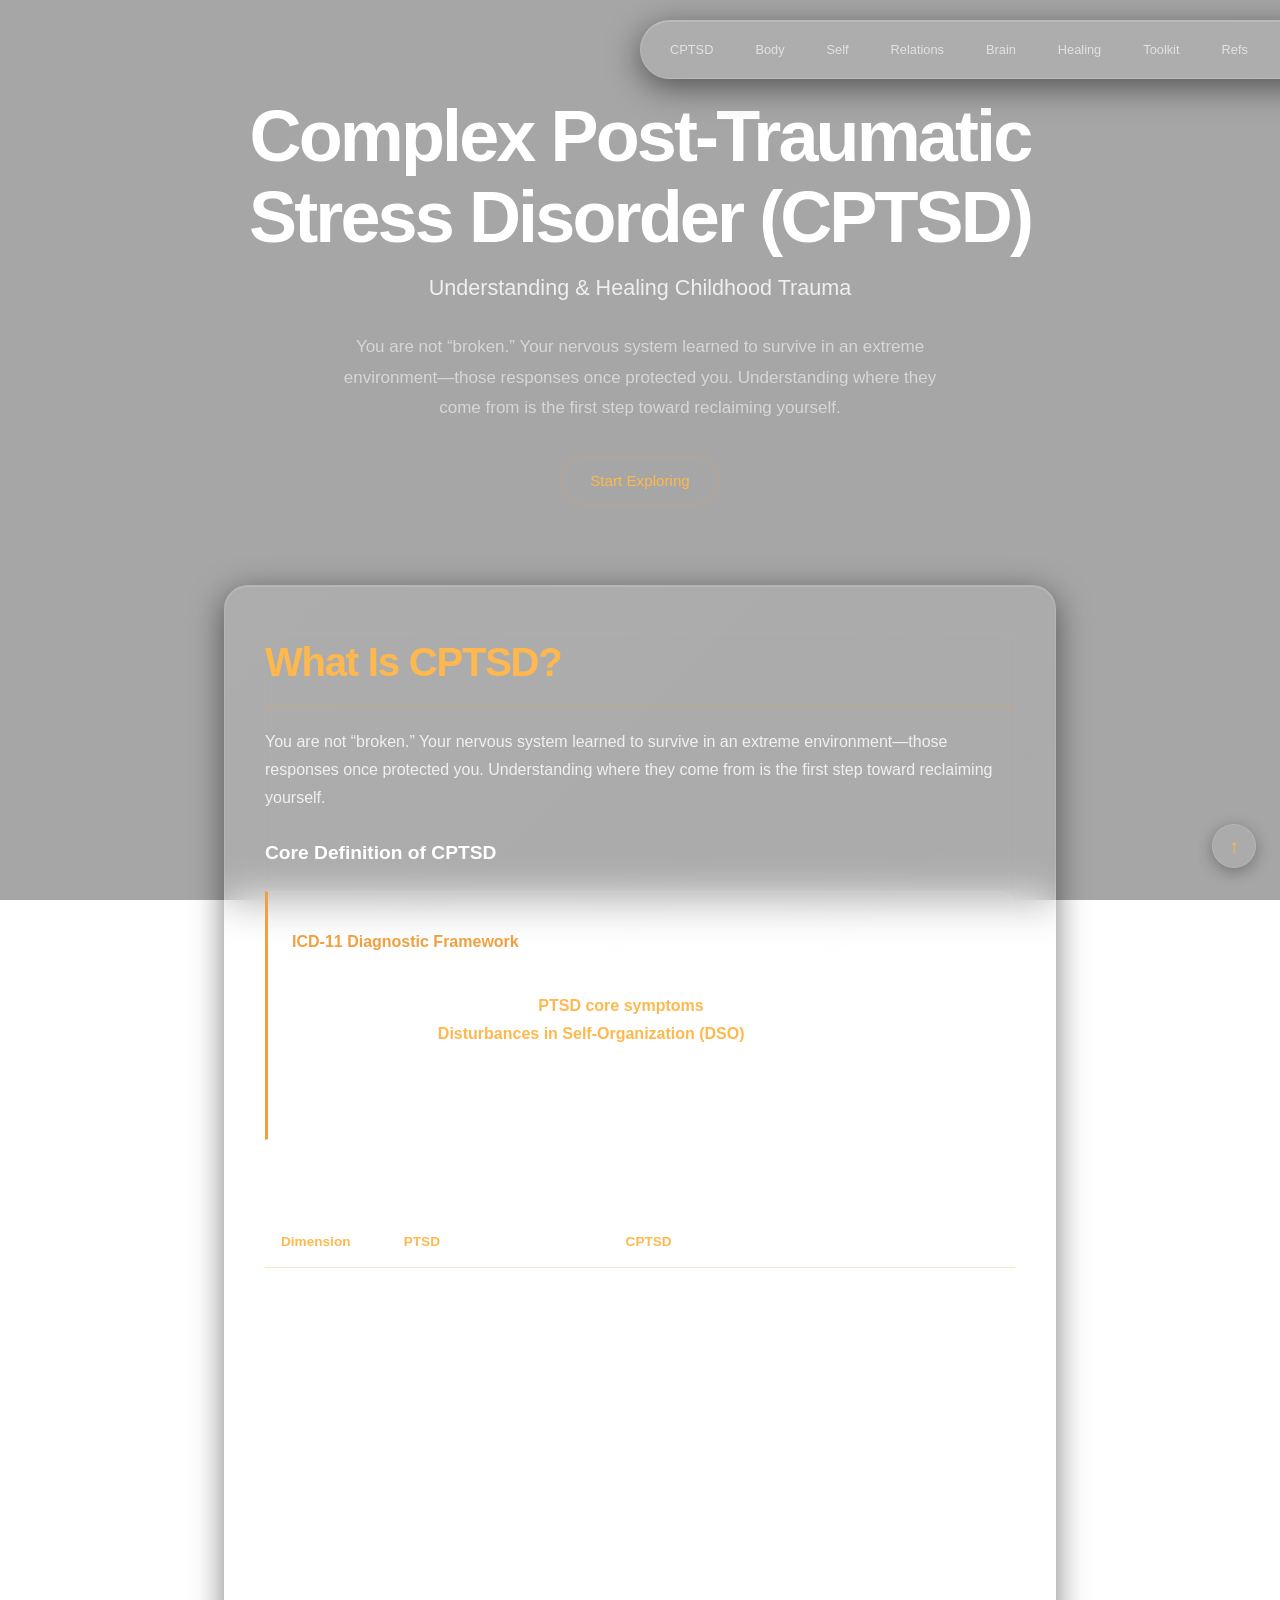
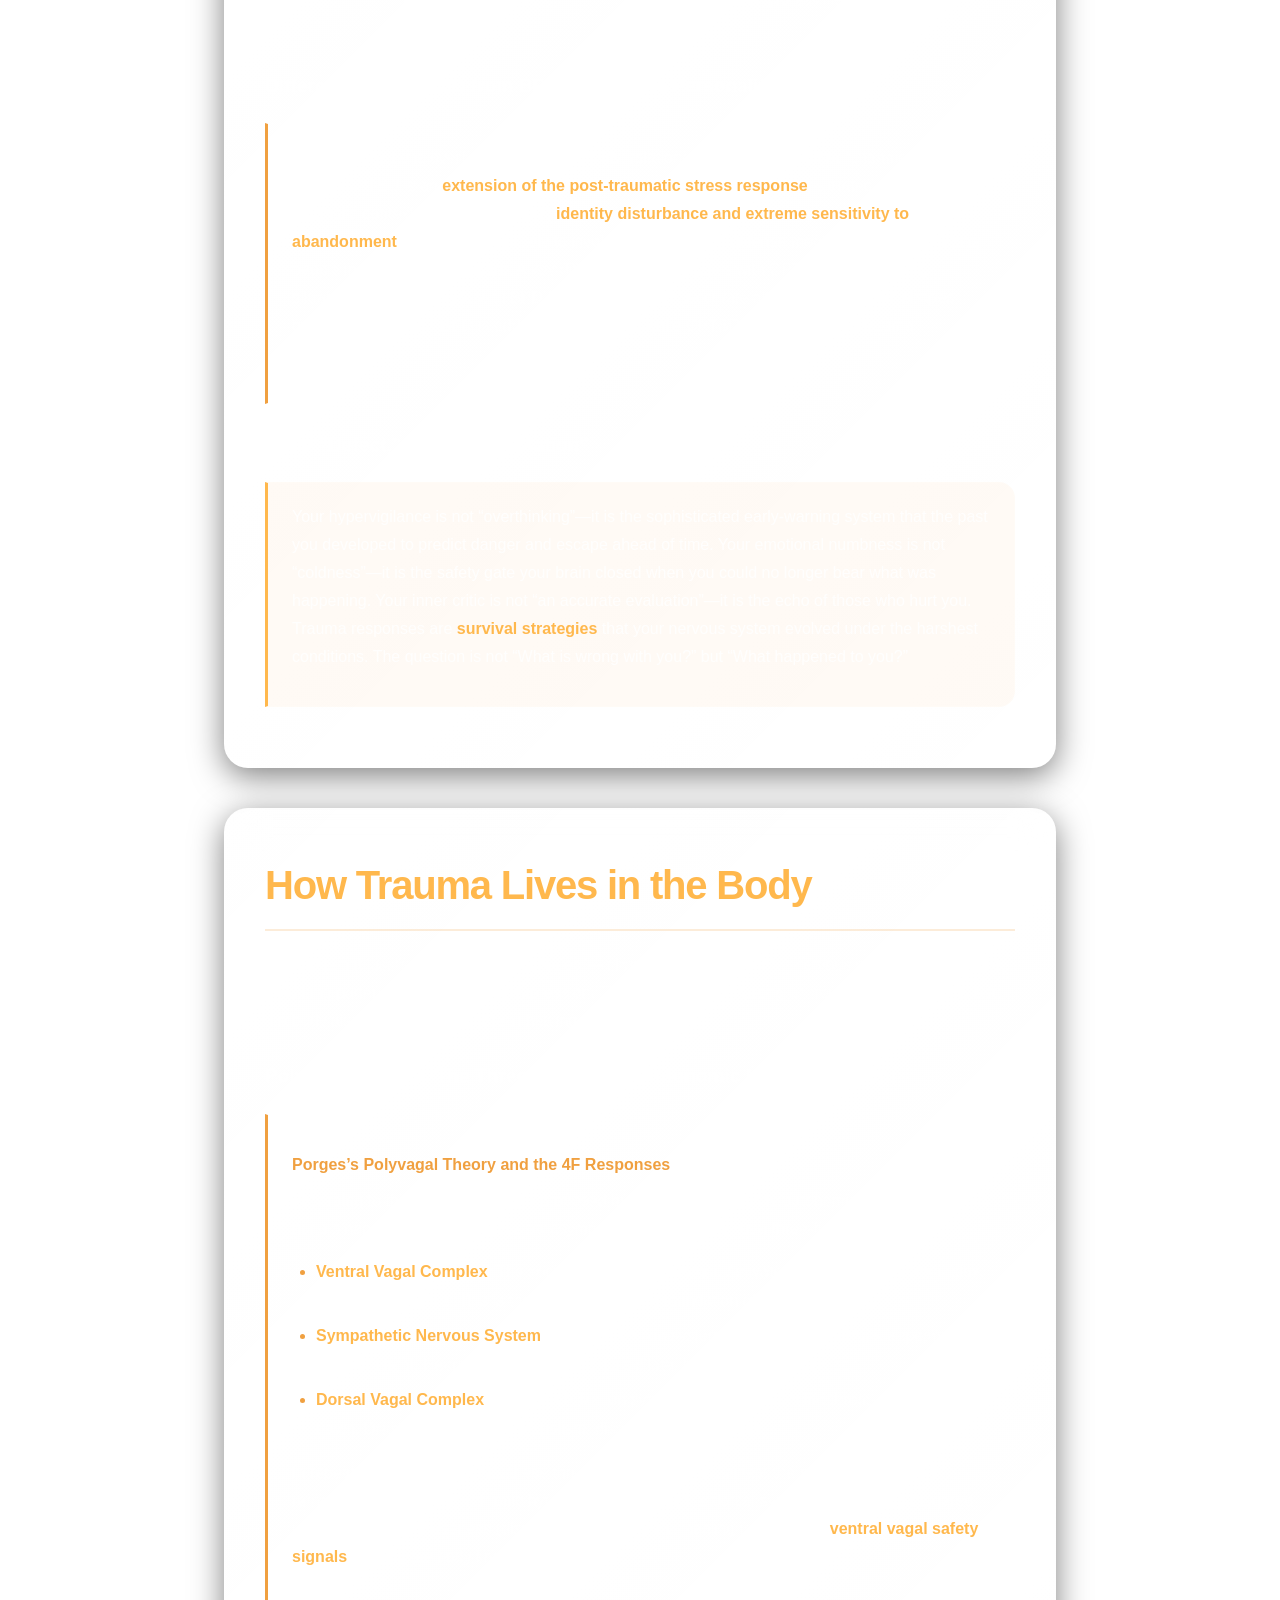
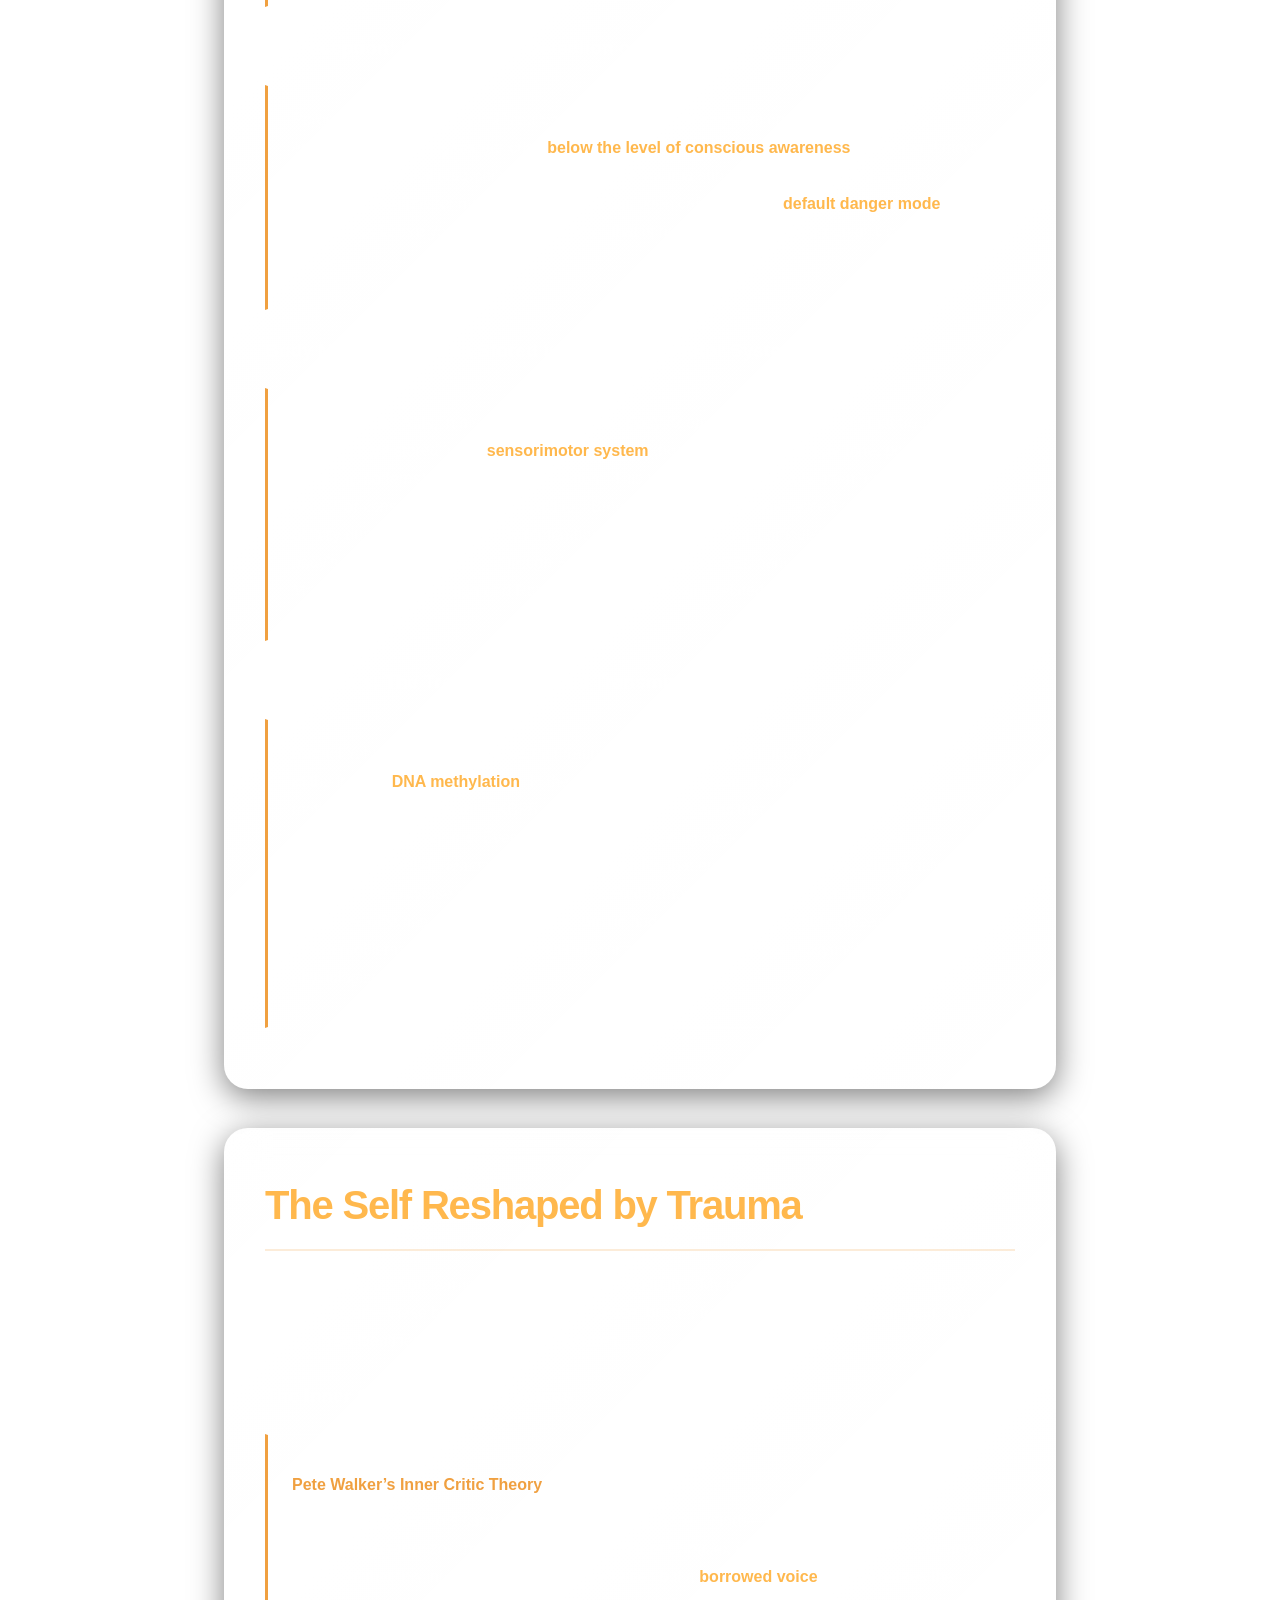
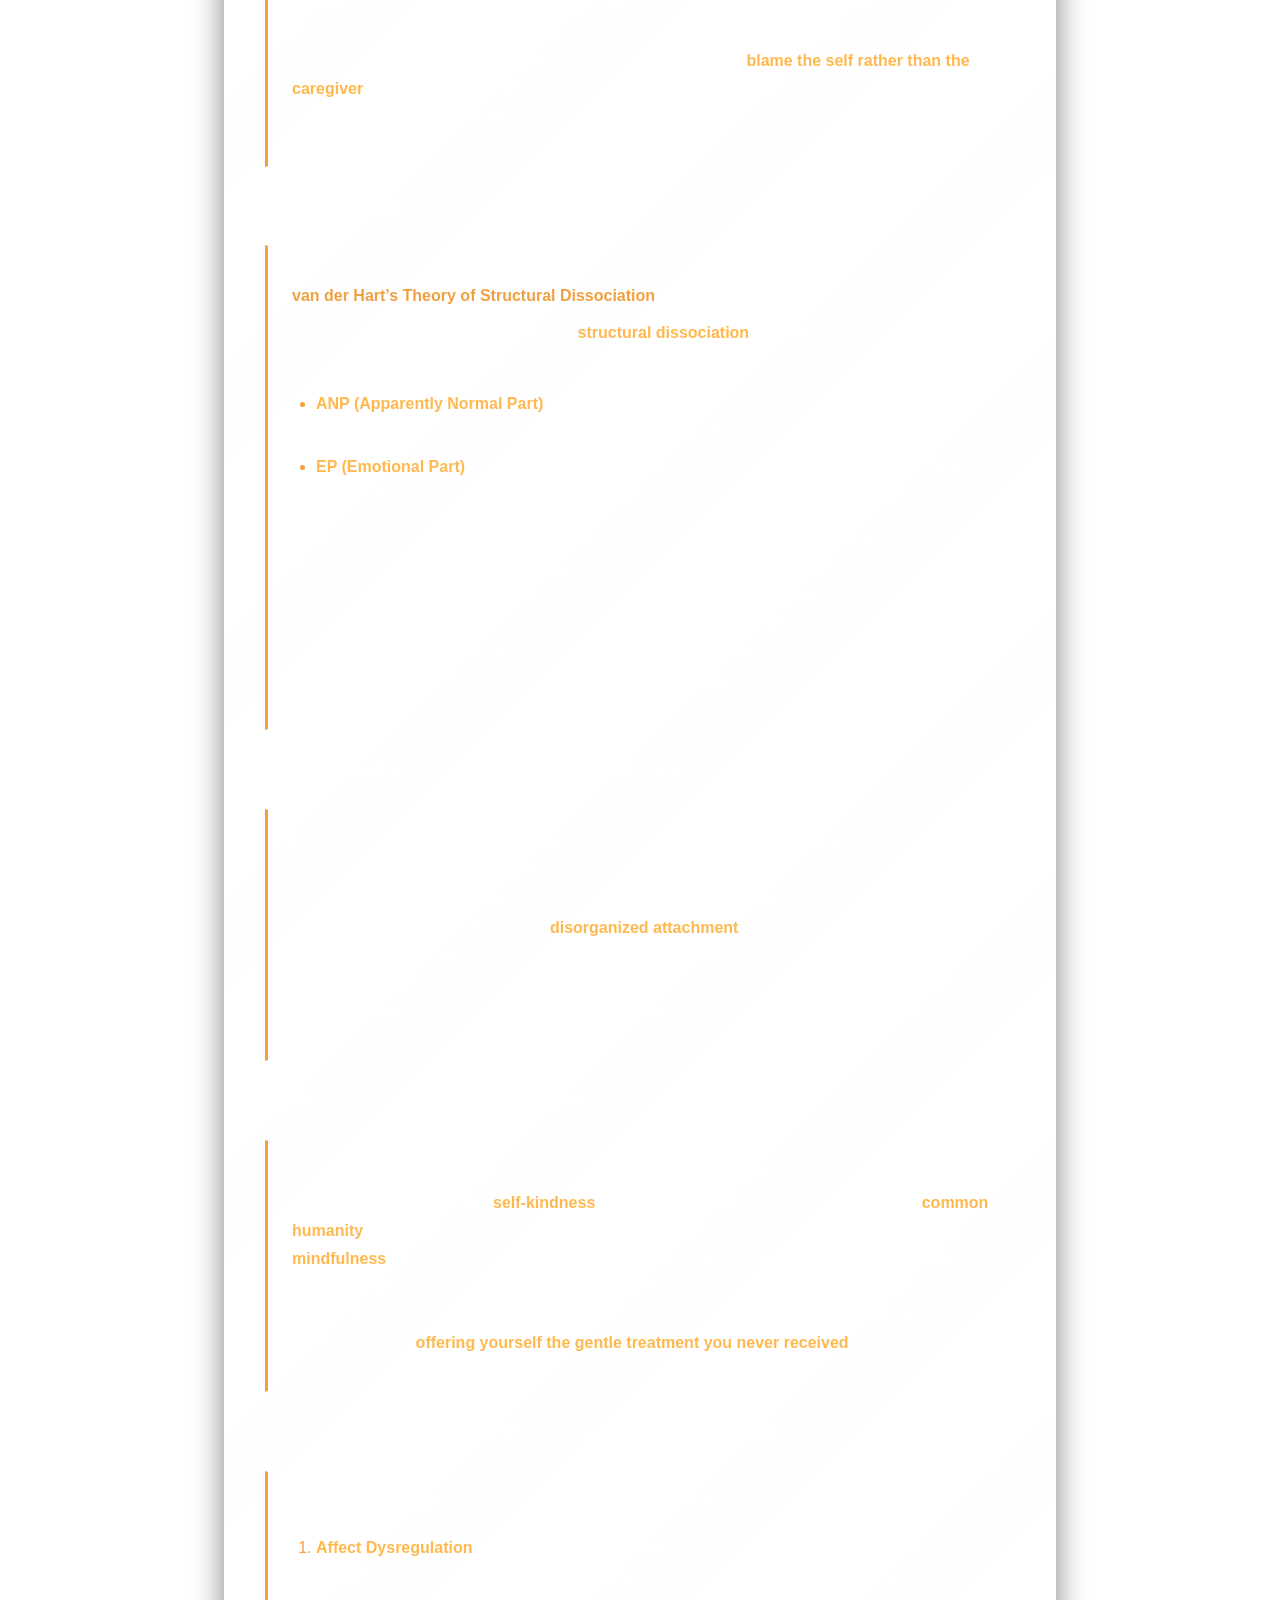
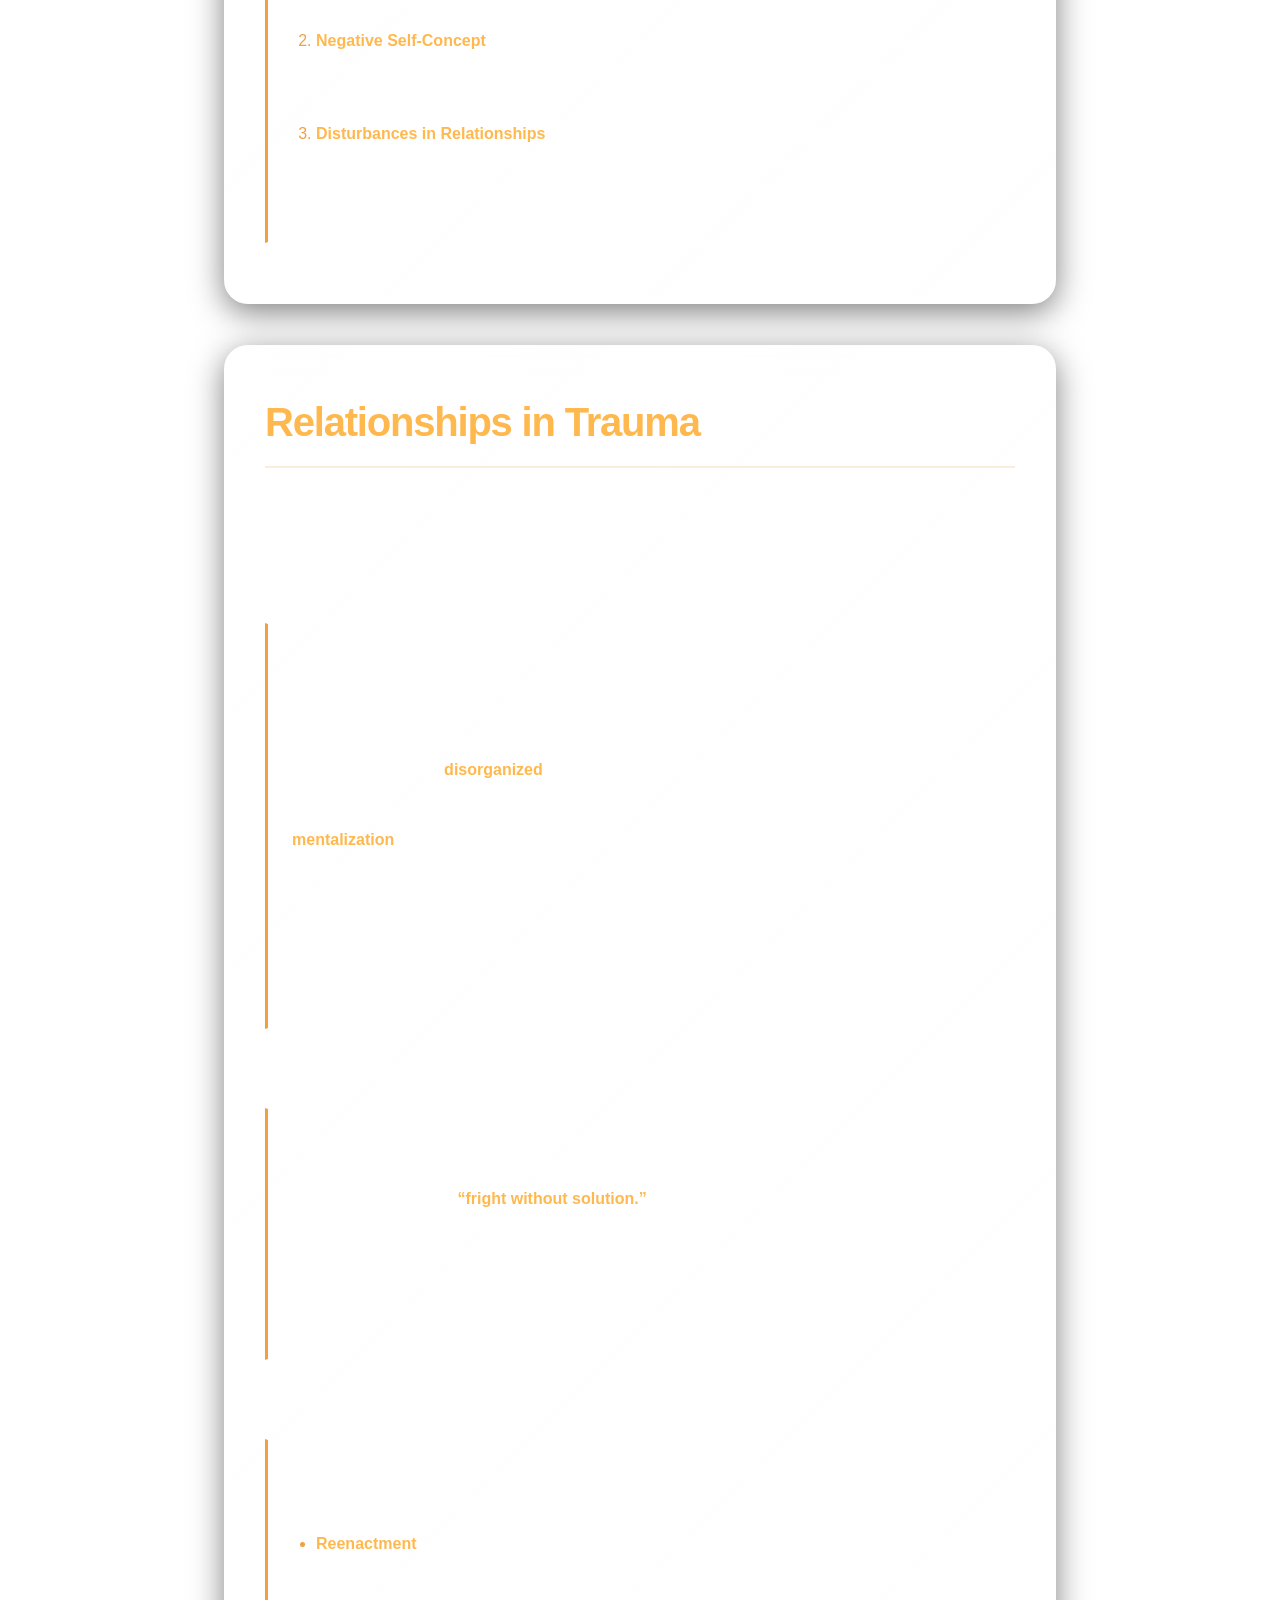
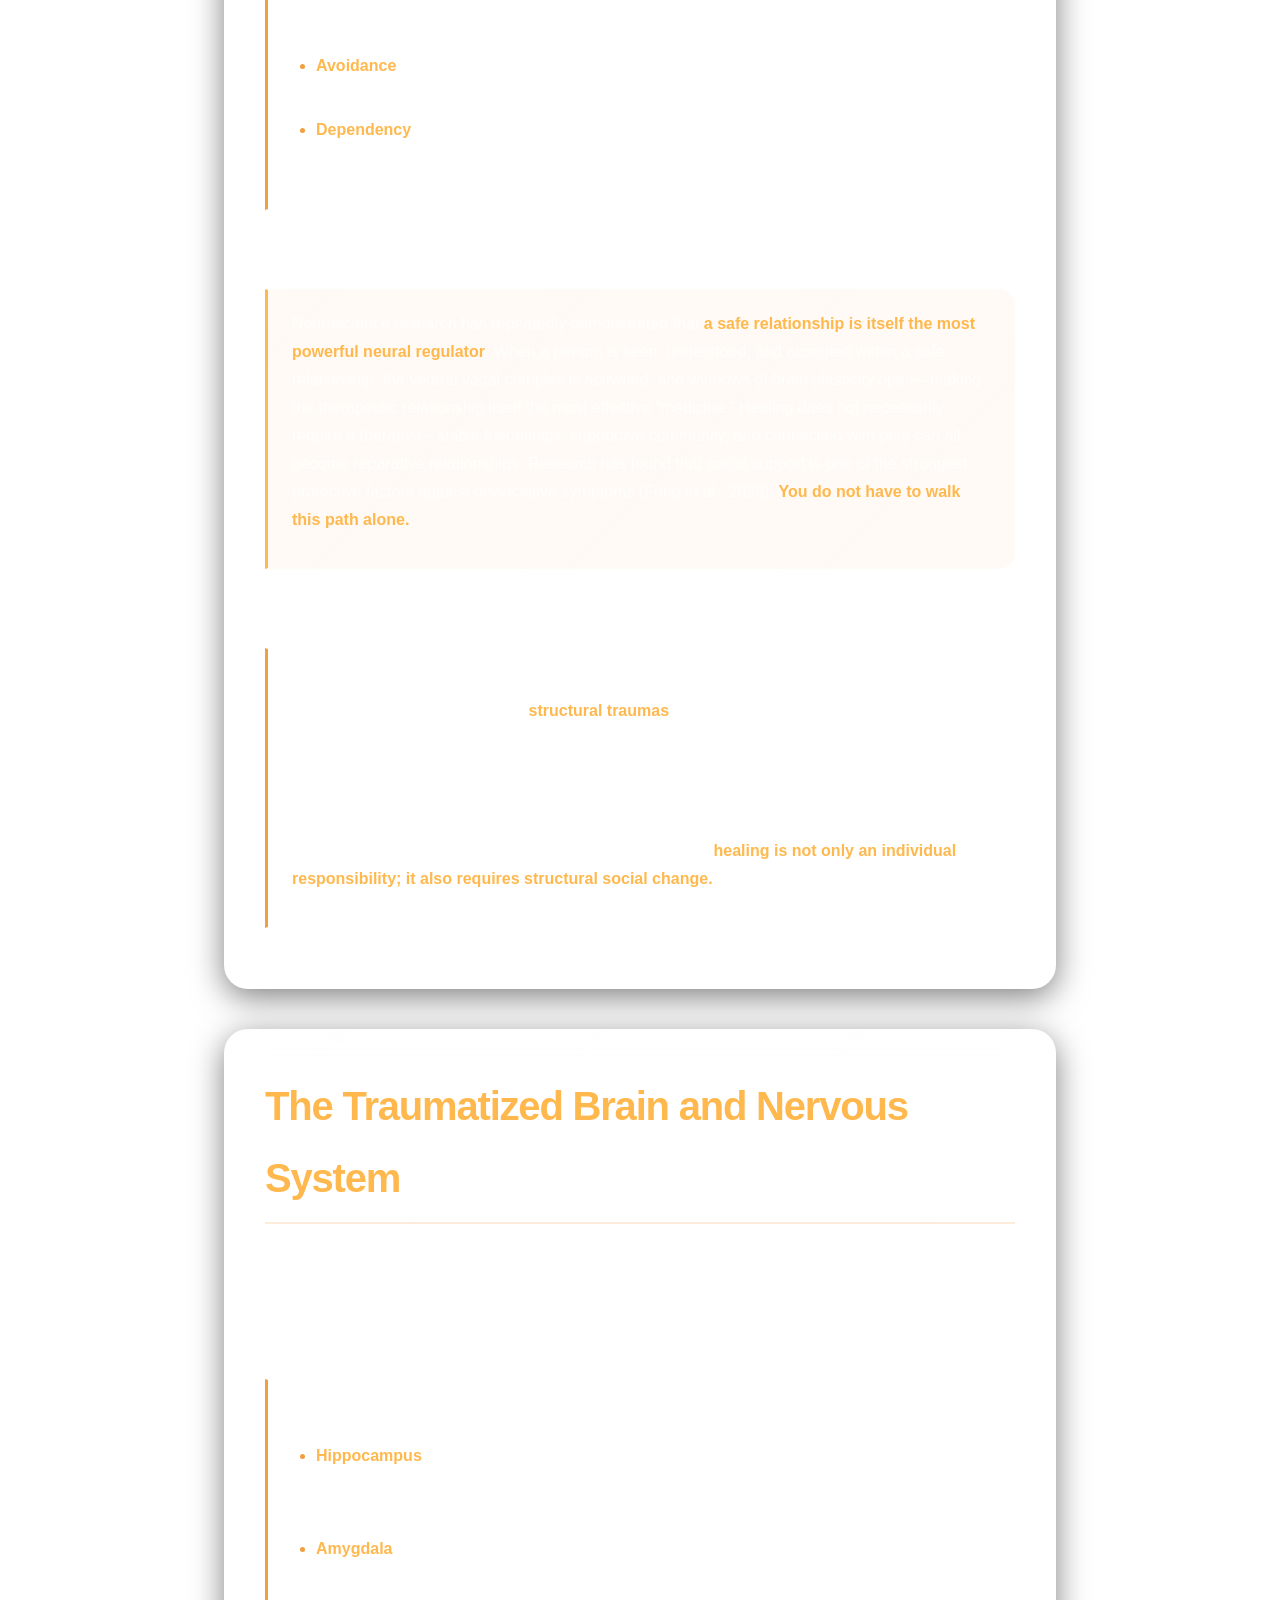
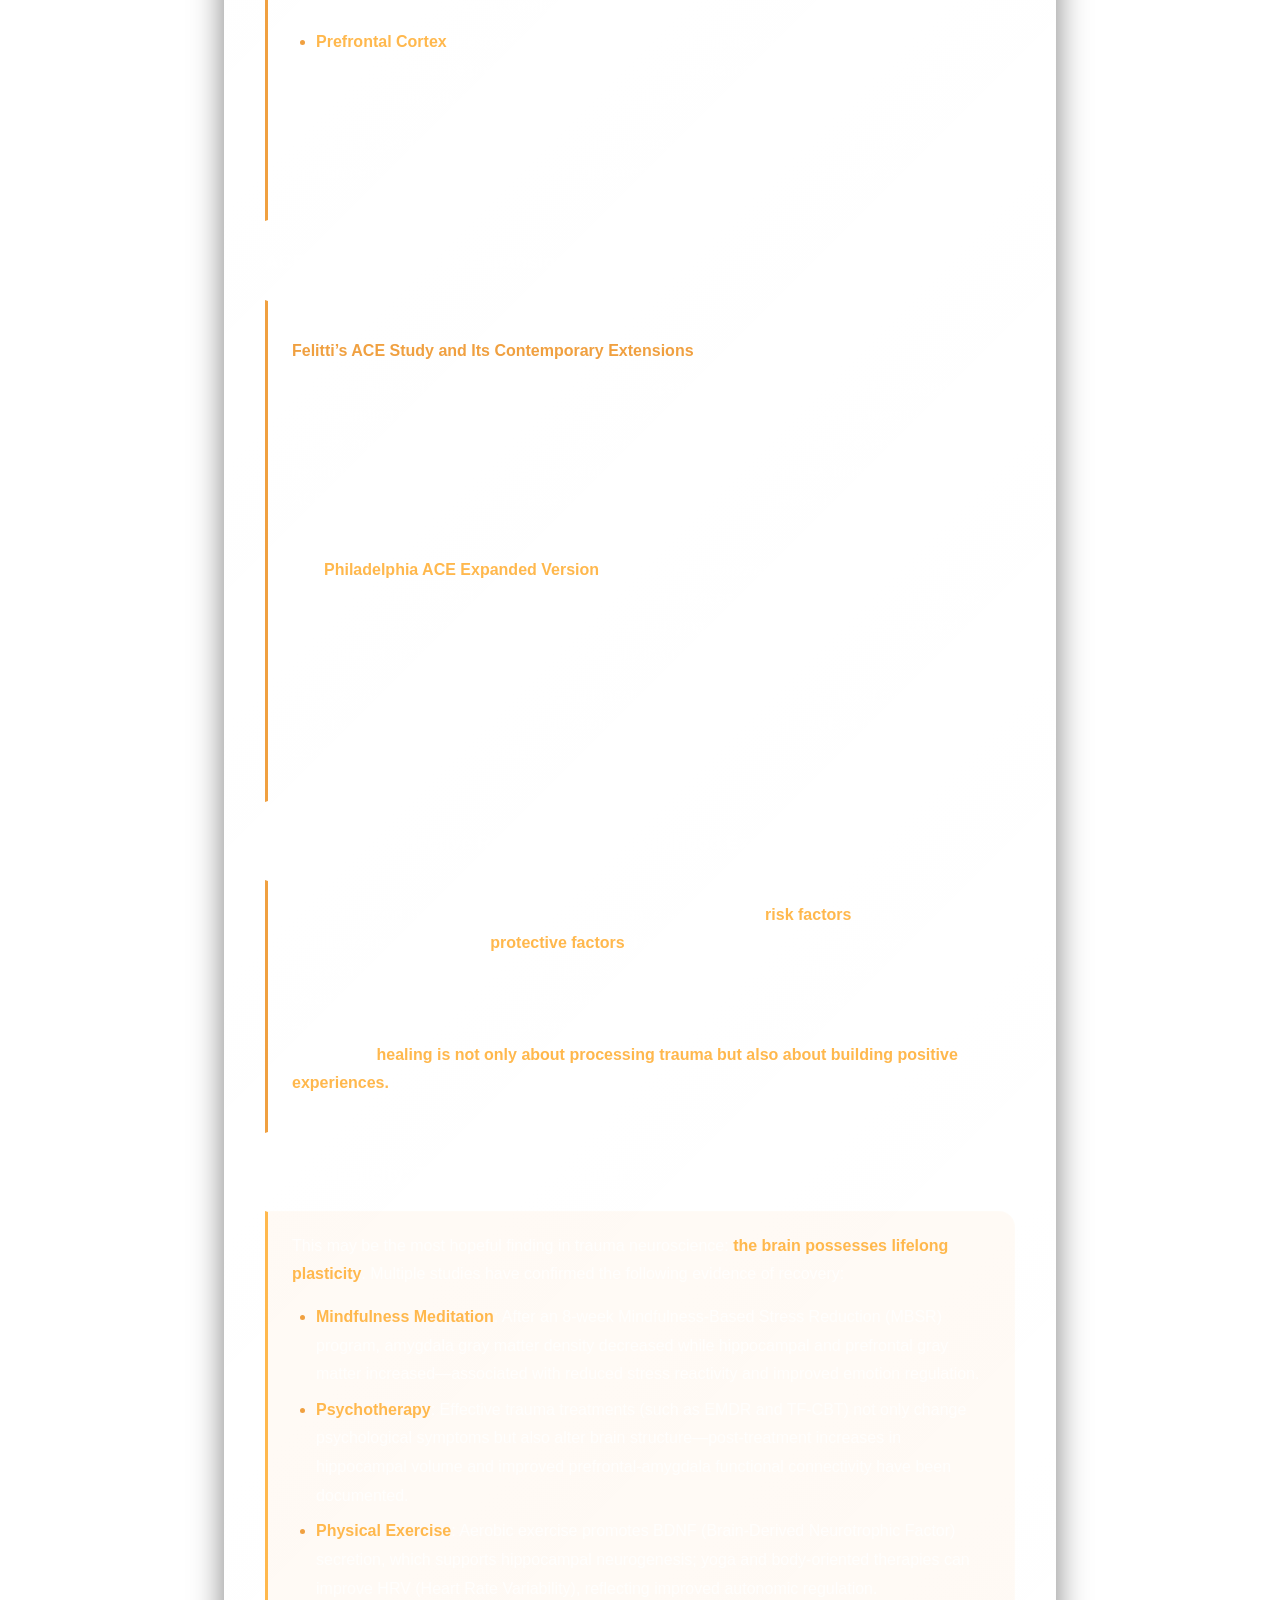
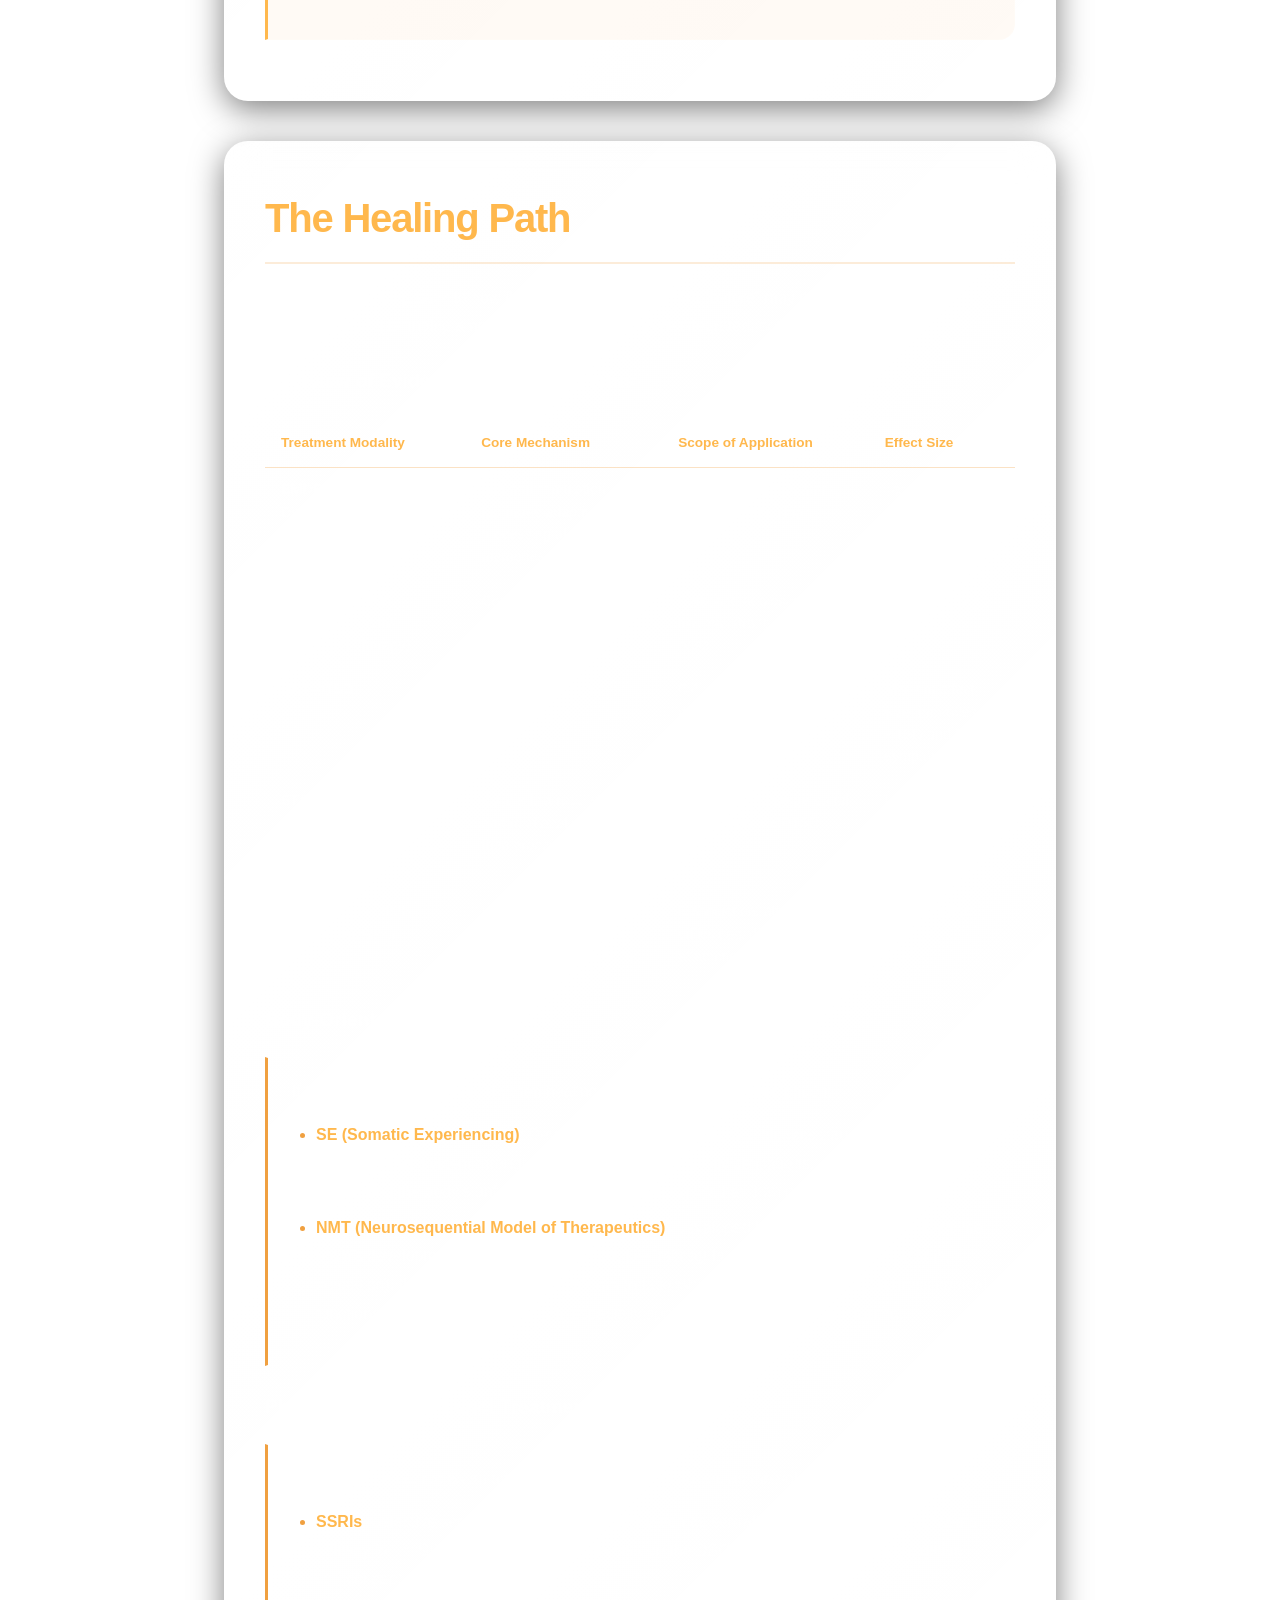
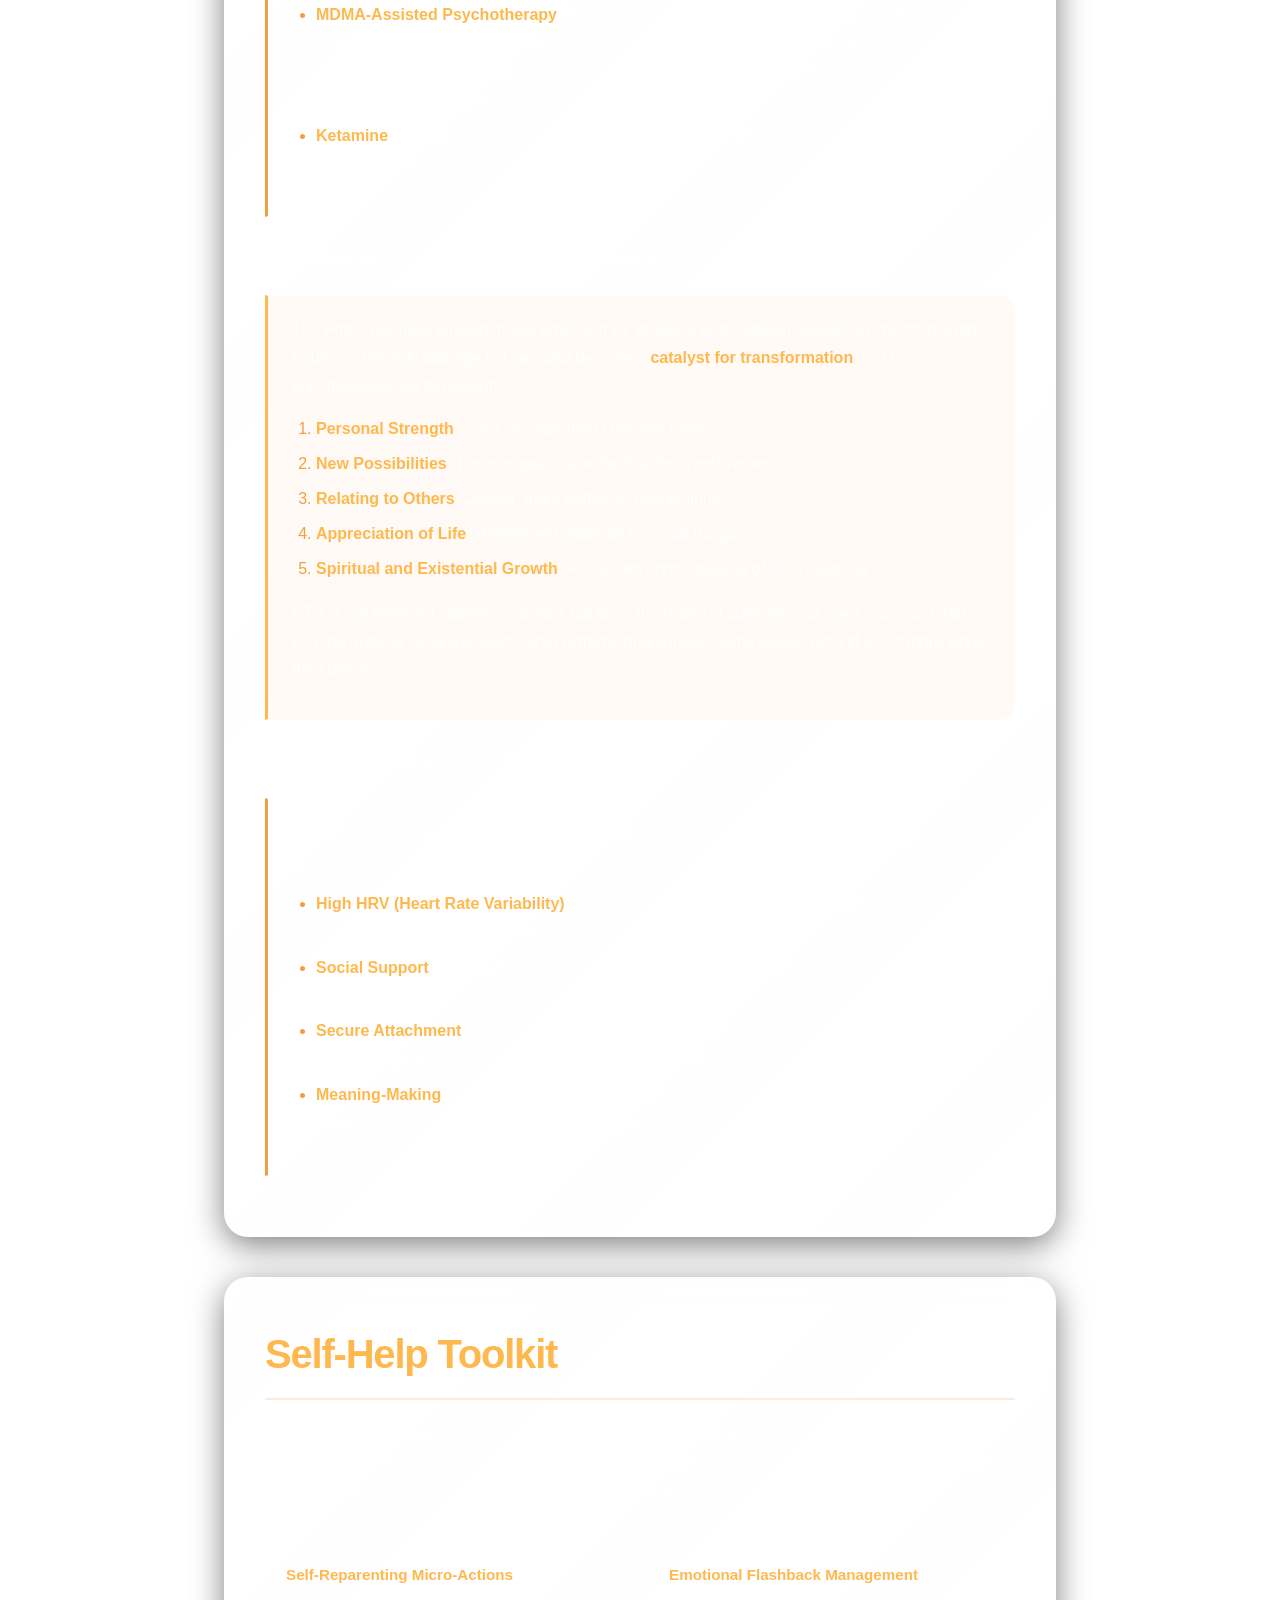
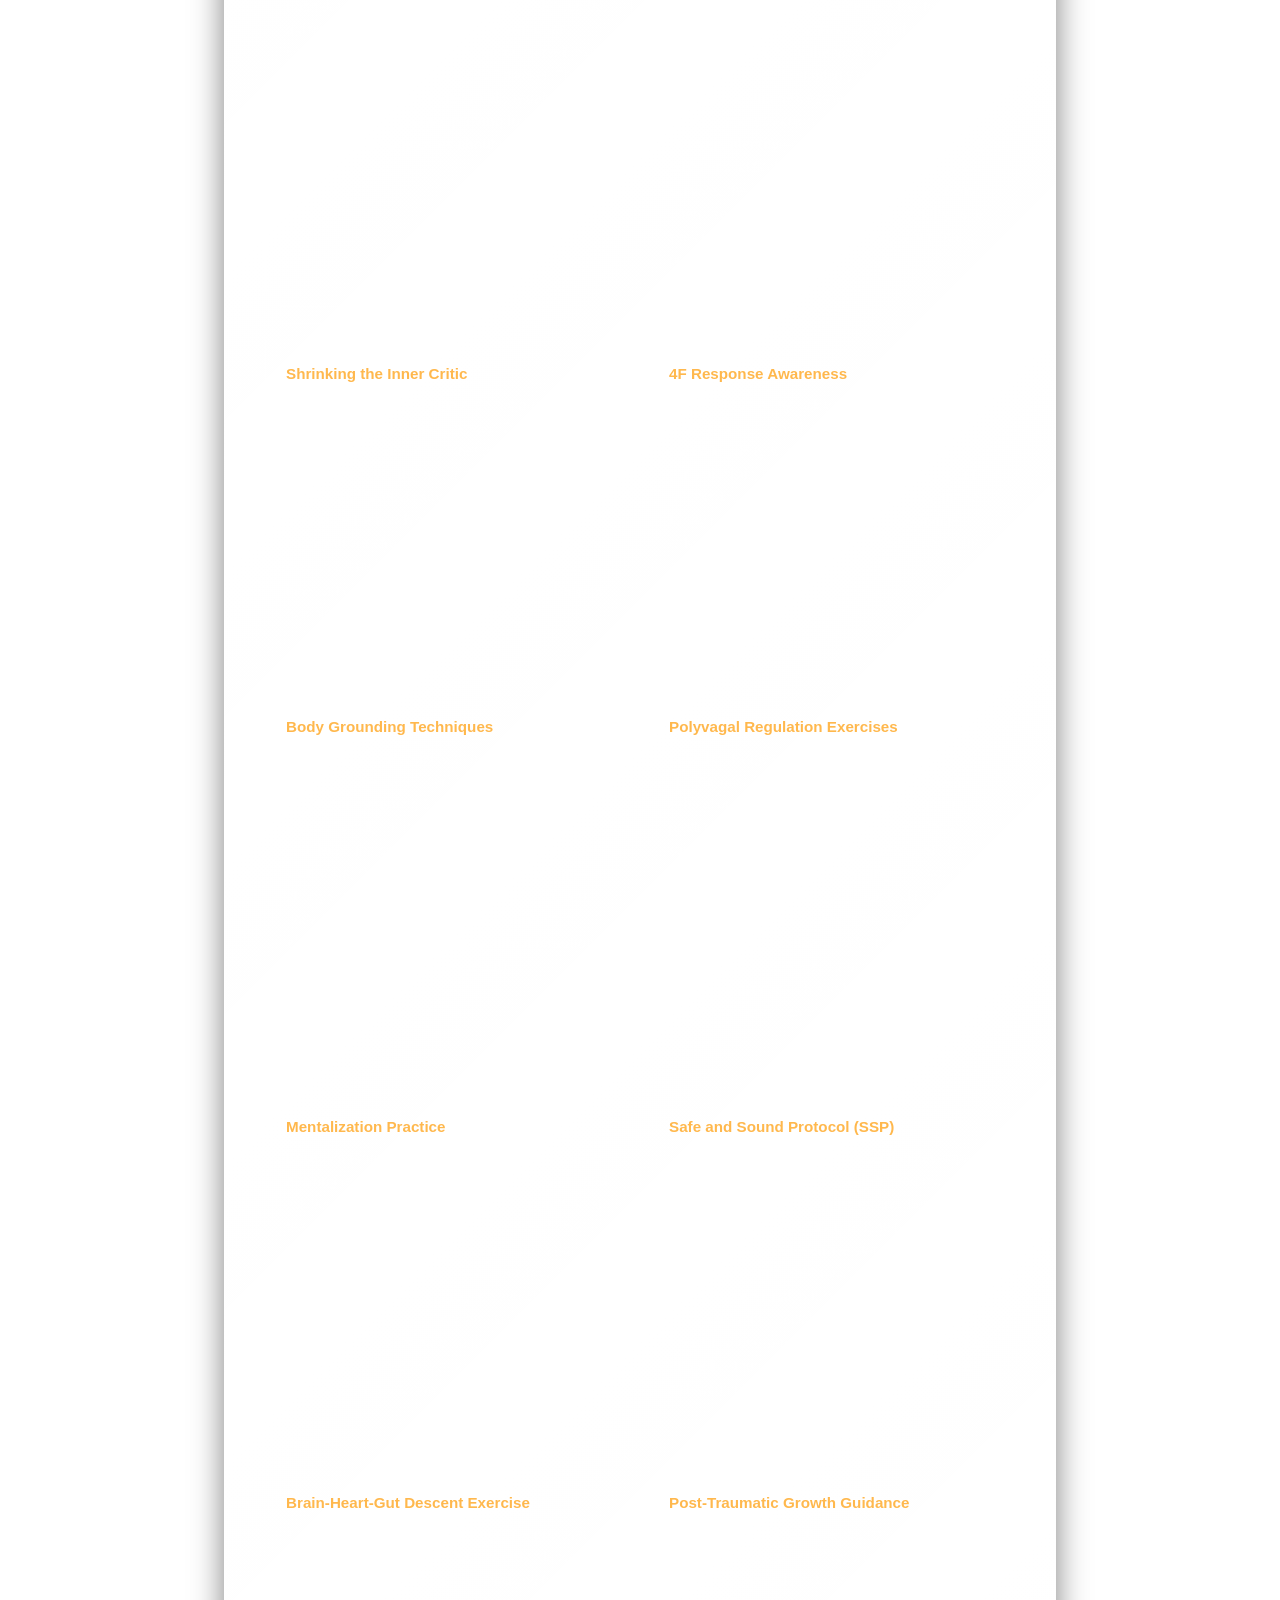
==== commit 2b28c4b7: "Full site update: English translation, local video, mute button, responsive fixes" ====
--- a/index.html
+++ b/index.html
@@ -1,1380 +1,11 @@
 <!DOCTYPE html>
-<html lang="zh-TW">
+<html lang="en">
 <head>
-<meta charset="UTF-8">
-<meta name="viewport" content="width=device-width, initial-scale=1.0">
-<title>童年創傷與 CPTSD 研究學習筆記 | Childhood Trauma & CPTSD Study Notes</title>
-<style>
-/* ============================================
-   Liquid Glass CSS — Childhood Trauma & CPTSD
-   Based on Apple Liquid Glass Design System
-   Dark Theme + Amber Accent
-   ============================================ */
-
-/* ===== CSS Reset ===== */
-*, *::before, *::after { box-sizing: border-box; margin: 0; padding: 0; }
-
-/* ===== Liquid Glass Tokens (Dark Mode) ===== */
-:root {
-  /* --- Surface Transparency --- */
-  --lg-bg-primary:    rgba(255, 255, 255, 0.08);
-  --lg-bg-secondary:  rgba(255, 255, 255, 0.04);
-  --lg-bg-tertiary:   rgba(255, 255, 255, 0.02);
-
-  /* --- Blur Intensities --- */
-  --lg-blur-sm:  1px;
-  --lg-blur-md:  2px;
-  --lg-blur-lg:  4px;
-  --lg-blur-xl:  8px;
-  --lg-blur-2xl: 20px;
-  --lg-blur-3xl: 30px;
-
-  /* --- Saturation --- */
-  --lg-saturate: 180%;
-
-  /* --- Borders --- */
-  --lg-border-color:  rgba(255, 255, 255, 0.12);
-  --lg-border-width:  1px;
-
-  /* --- Shadows --- */
-  --lg-shadow-sm:  0 4px 12px rgba(0, 0, 0, 0.3);
-  --lg-shadow-md:  0 8px 32px rgba(0, 0, 0, 0.4);
-  --lg-shadow-lg:  0 16px 48px rgba(0, 0, 0, 0.5);
-  --lg-shadow-inset-sm: inset 0 2px 12px rgba(255, 255, 255, 0.06);
-  --lg-shadow-inset-md: inset 0 4px 20px rgba(255, 255, 255, 0.08);
-
-  /* --- Radii --- */
-  --lg-radius-sm:   0.5rem;
-  --lg-radius-md:   0.75rem;
-  --lg-radius-lg:   1.25rem;
-  --lg-radius-xl:   2rem;
-  --lg-radius-full: 9999px;
-
-  /* --- Animation --- */
-  --lg-duration-fast:   150ms;
-  --lg-duration-normal: 300ms;
-  --lg-duration-slow:   500ms;
-  --lg-easing:        cubic-bezier(0.25, 0.1, 0.25, 1);
-  --lg-easing-spring: cubic-bezier(0.34, 1.56, 0.64, 1);
-
-  /* --- Typography --- */
-  --lg-text-color:      rgba(255, 255, 255, 0.92);
-  --lg-text-secondary:  rgba(255, 255, 255, 0.65);
-  --lg-text-muted:      rgba(255, 255, 255, 0.4);
-
-  /* --- Project: Amber Accent --- */
-  --accent:        #e8993b;
-  --accent-light:  #f0b050;
-  --accent-lighter: #ffc973;
-  --accent-dark:   #c87a28;
-  --accent-warm:   #d4894a;
-  --accent-glow:   rgba(232, 153, 59, 0.15);
-  --accent-glow-strong: rgba(232, 153, 59, 0.25);
-  --violet-accent: rgba(130, 100, 240, 0.12);
-  --violet-accent-strong: rgba(130, 100, 240, 0.2);
-
-  /* --- Layout --- */
-  --topbar-height: 60px;
-  --font-sans: -apple-system, BlinkMacSystemFont, "Segoe UI", "Noto Sans TC", "Microsoft JhengHei", sans-serif;
-}
-
-/* ===== Forced Dark Mode Class ===== */
-.lg-dark {
-  --lg-bg-primary:    rgba(255, 255, 255, 0.08);
-  --lg-bg-secondary:  rgba(255, 255, 255, 0.04);
-  --lg-bg-tertiary:   rgba(255, 255, 255, 0.02);
-  --lg-border-color:  rgba(255, 255, 255, 0.12);
-  --lg-shadow-inset-sm: inset 0 2px 12px rgba(255, 255, 255, 0.06);
-  --lg-shadow-inset-md: inset 0 4px 20px rgba(255, 255, 255, 0.08);
-}
-
-/* ===== Accessibility: Reduced Transparency ===== */
-@media (prefers-reduced-transparency: reduce) {
-  :root {
-    --lg-bg-primary:   rgba(10, 10, 26, 0.95);
-    --lg-bg-secondary: rgba(10, 10, 26, 0.92);
-    --lg-bg-tertiary:  rgba(10, 10, 26, 0.9);
-    --lg-blur-sm:  0;
-    --lg-blur-md:  0;
-    --lg-blur-lg:  0;
-    --lg-blur-xl:  0;
-    --lg-blur-2xl: 0;
-    --lg-blur-3xl: 0;
-  }
-}
-
-/* ===== Accessibility: Reduced Motion ===== */
-@media (prefers-reduced-motion: reduce) {
-  :root {
-    --lg-duration-fast:   0ms;
-    --lg-duration-normal: 0ms;
-    --lg-duration-slow:   0ms;
-  }
-  *, *::before, *::after {
-    animation-duration: 0.01ms !important;
-    animation-iteration-count: 1 !important;
-    transition-duration: 0.01ms !important;
-  }
-}
-
-/* ===== Backdrop-Filter Fallback ===== */
-@supports not (backdrop-filter: blur(1px)) {
-  .glass,
-  .glass-card,
-  .glass-btn,
-  .glass-nav,
-  .timeline-bar,
-  .back-to-top {
-    background: rgba(10, 12, 30, 0.95);
-  }
-}
-
-/* ===== Base HTML & Body ===== */
-html { scroll-behavior: smooth; font-size: 16px; overflow-x: hidden; }
-
-body {
-  font-family: var(--font-sans);
-  background: #0a0a1a;
-  color: var(--lg-text-color);
-  line-height: 1.8;
-  font-weight: 300;
-  -webkit-font-smoothing: antialiased;
-  -moz-osx-font-smoothing: grayscale;
-  position: relative;
-  overflow-x: hidden;
-}
-
-/* ===== Overflow Protection ===== */
-p, li, td, th, blockquote, .ref-card, .concept-box, .quote-block, .toolkit-card {
-  overflow-wrap: break-word;
-  word-break: break-word;
-}
-img, iframe, table, pre, code, video {
-  max-width: 100%;
-  height: auto;
-}
-pre, code {
-  white-space: pre-wrap;
-  word-break: break-all;
-}
-
-/* ===== Skip to Content ===== */
-.skip-to-content {
-  position: absolute;
-  top: -100%;
-  left: 16px;
-  background: var(--accent);
-  color: #0a0a1a;
-  padding: 8px 16px;
-  border-radius: var(--lg-radius-sm);
-  font-weight: 600;
-  z-index: 1000;
-  transition: top var(--lg-duration-fast) var(--lg-easing);
-}
-.skip-to-content:focus {
-  top: 12px;
-}
-
-/* ===== Animated Gradient Background ===== */
-body::before {
-  content: '';
-  position: fixed;
-  top: 0; left: 0; right: 0; bottom: 0;
-  background:
-    radial-gradient(ellipse at 20% 20%, rgba(130, 100, 240, 0.1) 0%, transparent 60%),
-    radial-gradient(ellipse at 75% 15%, rgba(232, 153, 59, 0.07) 0%, transparent 55%),
-    radial-gradient(ellipse at 50% 60%, rgba(100, 150, 220, 0.05) 0%, transparent 60%),
-    radial-gradient(ellipse at 85% 80%, rgba(180, 130, 60, 0.05) 0%, transparent 50%);
-  animation: bgShift 18s ease-in-out infinite alternate;
-  z-index: 0;
-  pointer-events: none;
-}
-
-@keyframes bgShift {
-  0%   { opacity: 0.7; transform: scale(1); }
-  50%  { opacity: 1; transform: scale(1.05); }
-  100% { opacity: 0.7; transform: scale(1); }
-}
-
-/* Noise texture overlay */
-body::after {
-  content: '';
-  position: fixed;
-  top: 0; left: 0; right: 0; bottom: 0;
-  background-image: url("data:image/svg+xml,%3Csvg viewBox='0 0 256 256' xmlns='http://www.w3.org/2000/svg'%3E%3Cfilter id='n'%3E%3CfeTurbulence type='fractalNoise' baseFrequency='0.9' numOctaves='4' stitchTiles='stitch'/%3E%3C/filter%3E%3Crect width='100%25' height='100%25' filter='url(%23n)' opacity='0.03'/%3E%3C/svg%3E");
-  z-index: 0;
-  pointer-events: none;
-}
-
-/* ===== Level 1: Base Glass Surface ===== */
-.glass {
-  background: var(--lg-bg-primary);
-  backdrop-filter: blur(var(--lg-blur-md)) saturate(var(--lg-saturate));
-  -webkit-backdrop-filter: blur(var(--lg-blur-md)) saturate(var(--lg-saturate));
-  border: var(--lg-border-width) solid var(--lg-border-color);
-  border-radius: var(--lg-radius-xl);
-  box-shadow: var(--lg-shadow-md), var(--lg-shadow-inset-md);
-  position: relative;
-  overflow: hidden;
-}
-
-/* ===== Level 2: Liquid Shimmer Layer ===== */
-.glass-shimmer::after {
-  content: '';
-  position: absolute;
-  inset: 0;
-  border-radius: inherit;
-  background: rgba(255, 255, 255, 0.06);
-  backdrop-filter: blur(1px);
-  -webkit-backdrop-filter: blur(1px);
-  box-shadow:
-    inset -10px -8px 0px -11px rgba(255, 255, 255, 0.8),
-    inset 0px -9px 0px -8px rgba(255, 255, 255, 0.8);
-  filter: drop-shadow(10px 4px 6px rgba(0, 0, 0, 0.3)) brightness(115%);
-  opacity: 0.5;
-  z-index: 0;
-  pointer-events: none;
-}
-
-.glass-shimmer > * {
-  position: relative;
-  z-index: 1;
-}
-
-/* ===== Glass Card Component ===== */
-.glass-card {
-  background: var(--lg-bg-primary);
-  border: var(--lg-border-width) solid var(--lg-border-color);
-  border-radius: var(--lg-radius-xl);
-  box-shadow: var(--lg-shadow-md), var(--lg-shadow-inset-md);
-  position: relative;
-  overflow: hidden;
-  padding: 1.5rem;
-  transition:
-    transform var(--lg-duration-fast) var(--lg-easing),
-    box-shadow var(--lg-duration-normal) var(--lg-easing);
-  will-change: transform;
-}
-
-.glass-card:hover {
-  transform: translateY(-2px) scale(1.01);
-  box-shadow: var(--lg-shadow-lg), var(--lg-shadow-inset-md);
-}
-
-.glass-card:active {
-  transform: scale(0.98);
-}
-
-/* ===== Glass Button ===== */
-.glass-btn {
-  background: var(--lg-bg-primary);
-  backdrop-filter: blur(var(--lg-blur-sm)) saturate(var(--lg-saturate));
-  -webkit-backdrop-filter: blur(var(--lg-blur-sm)) saturate(var(--lg-saturate));
-  border: var(--lg-border-width) solid var(--lg-border-color);
-  border-radius: var(--lg-radius-full);
-  padding: 0.625rem 1.5rem;
-  font-size: 0.875rem;
-  font-weight: 600;
-  color: var(--lg-text-color);
-  cursor: pointer;
-  transition:
-    transform var(--lg-duration-fast) var(--lg-easing),
-    box-shadow var(--lg-duration-fast) var(--lg-easing);
-  will-change: transform;
-  user-select: none;
-}
-
-.glass-btn:hover {
-  transform: scale(1.05);
-  box-shadow: var(--lg-shadow-sm);
-}
-
-.glass-btn:active {
-  transform: scale(0.96);
-}
-
-/* ===== Glass Nav (Timeline Bar) ===== */
-.glass-nav {
-  position: fixed;
-  bottom: 1.25rem;
-  left: 50%;
-  transform: translateX(-50%);
-  background: var(--lg-bg-primary);
-  backdrop-filter: blur(var(--lg-blur-lg)) saturate(var(--lg-saturate));
-  -webkit-backdrop-filter: blur(var(--lg-blur-lg)) saturate(var(--lg-saturate));
-  border: var(--lg-border-width) solid var(--lg-border-color);
-  border-radius: var(--lg-radius-full);
-  box-shadow: var(--lg-shadow-lg);
-  padding: 0.5rem 1.5rem;
-  display: flex;
-  gap: 1rem;
-  z-index: 100;
-}
-
-/* ===== Floating Orbs ===== */
-.orb {
-  position: fixed;
-  border-radius: 50%;
-  background: var(--lg-bg-primary);
-  backdrop-filter: blur(var(--lg-blur-xl));
-  -webkit-backdrop-filter: blur(var(--lg-blur-xl));
-  border: var(--lg-border-width) solid var(--lg-border-color);
-  box-shadow: var(--lg-shadow-md), var(--lg-shadow-inset-sm);
-  pointer-events: none;
-  z-index: 0;
-  will-change: transform;
-}
-
-.orb-1 {
-  width: 320px; height: 320px;
-  top: -80px; left: -60px;
-  background: radial-gradient(circle at 30% 30%, rgba(130, 100, 240, 0.15), rgba(130, 100, 240, 0.04));
-  animation: glass-float 6s var(--lg-easing) infinite;
-}
-
-.orb-2 {
-  width: 240px; height: 240px;
-  top: 30%; right: -40px;
-  background: radial-gradient(circle at 40% 40%, rgba(232, 153, 59, 0.15), rgba(232, 153, 59, 0.04));
-  animation: glass-float 5s var(--lg-easing) infinite 0.5s;
-}
-
-.orb-3 {
-  width: 200px; height: 200px;
-  bottom: 10%; left: 15%;
-  background: radial-gradient(circle at 35% 35%, rgba(180, 130, 60, 0.12), rgba(180, 130, 60, 0.03));
-  animation: glass-float 7s var(--lg-easing) infinite 1s;
-}
-
-.orb-4 {
-  width: 180px; height: 180px;
-  top: 55%; left: 45%;
-  background: radial-gradient(circle at 45% 45%, rgba(100, 150, 220, 0.1), rgba(100, 150, 220, 0.03));
-  animation: glass-float 8s var(--lg-easing) infinite 1.5s;
-}
-
-@keyframes glass-float {
-  0%, 100% { transform: translateY(0) rotate(0deg); }
-  33%      { transform: translateY(-8px) rotate(1deg); }
-  66%      { transform: translateY(4px) rotate(-1deg); }
-}
-
-.glass-float {
-  animation: glass-float 4s var(--lg-easing) infinite;
-}
-
-/* ===== Timeline Navigation Bar ===== */
-.timeline-bar {
-  position: fixed;
-  top: 0;
-  left: 0;
-  right: 0;
-  height: var(--topbar-height);
-  background: rgba(10, 10, 26, 0.75);
-  backdrop-filter: blur(var(--lg-blur-3xl)) saturate(var(--lg-saturate));
-  -webkit-backdrop-filter: blur(var(--lg-blur-3xl)) saturate(var(--lg-saturate));
-  border-bottom: var(--lg-border-width) solid var(--lg-border-color);
-  box-shadow: var(--lg-shadow-sm);
-  display: flex;
-  align-items: center;
-  justify-content: center;
-  gap: 0.25rem;
-  padding: 0 1rem;
-  z-index: 90;
-  overflow-x: auto;
-}
-
-.timeline-bar a {
-  color: var(--lg-text-secondary);
-  text-decoration: none;
-  font-size: 0.8rem;
-  font-weight: 500;
-  white-space: nowrap;
-  padding: 0.5rem 0.75rem;
-  border-radius: var(--lg-radius-full);
-  transition:
-    color var(--lg-duration-fast) var(--lg-easing),
-    background var(--lg-duration-fast) var(--lg-easing);
-  display: flex;
-  align-items: center;
-  gap: 0.35rem;
-}
-
-.timeline-bar a:hover,
-.timeline-bar a.active {
-  color: var(--accent-light);
-  background: var(--accent-glow);
-}
-
-.timeline-dot {
-  display: inline-block;
-  width: 8px;
-  height: 8px;
-  border-radius: 50%;
-  background: var(--accent);
-  box-shadow: 0 0 8px var(--accent-glow-strong);
-  transition: box-shadow var(--lg-duration-fast) var(--lg-easing);
-}
-
-.timeline-bar a:hover .timeline-dot,
-.timeline-bar a.active .timeline-dot {
-  box-shadow: 0 0 14px rgba(232, 153, 59, 0.4);
-}
-
-/* ===== Main Content Area ===== */
-.main {
-  margin-left: auto;
-  margin-right: auto;
-  width: 100%;
-  max-width: 72rem;
-  padding: calc(var(--topbar-height) + 2rem) 2rem 6rem 2rem;
-  position: relative;
-  z-index: 1;
-}
-
-/* ===== Section Cards ===== */
-section {
-  margin: 0 auto 3rem auto;
-  width: 100%;
-  scroll-margin-top: calc(var(--topbar-height) + 1rem);
-  animation: glass-enter 0.5s var(--lg-easing-spring) both;
-  animation-timeline: view();
-  animation-range: entry 8% cover 20%;
-}
-
-/* Fallback for browsers without animation-timeline */
-@supports not (animation-timeline: view()) {
-  section {
-    animation: glass-enter 0.5s var(--lg-easing-spring) both;
-    animation-timeline: auto;
-  }
-}
-
-section h2 {
-  font-size: 1.75rem;
-  font-weight: 700;
-  color: var(--accent-light);
-  margin-bottom: 1.25rem;
-  padding-bottom: 0.5rem;
-  border-bottom: 2px solid var(--accent-glow-strong);
-  letter-spacing: 0.02em;
-}
-
-section h3 {
-  font-size: 1.2rem;
-  font-weight: 600;
-  color: var(--lg-text-color);
-  margin: 1.5rem 0 0.75rem 0;
-}
-
-section h4 {
-  font-size: 1rem;
-  font-weight: 600;
-  color: var(--accent-warm);
-  margin: 1rem 0 0.5rem 0;
-}
-
-section p {
-  margin-bottom: 0.9rem;
-  color: var(--lg-text-color);
-}
-
-section ul, section ol {
-  margin: 0.75rem 0 1rem 1.5rem;
-  color: var(--lg-text-color);
-}
-
-section li {
-  margin-bottom: 0.4rem;
-}
-
-section li::marker {
-  color: var(--accent);
-}
-
-/* ===== Timeline Badge ===== */
-.timeline-badge {
-  display: inline-block;
-  background: var(--accent-glow-strong);
-  border: var(--lg-border-width) solid rgba(232, 153, 59, 0.3);
-  border-radius: var(--lg-radius-full);
-  padding: 0.25rem 1rem;
-  font-size: 0.8rem;
-  font-weight: 600;
-  color: var(--accent-light);
-  margin-bottom: 0.75rem;
-}
-
-/* ===== Reference Card ===== */
-.ref-card {
-  background: var(--lg-bg-primary);
-  border: var(--lg-border-width) solid var(--lg-border-color);
-  border-radius: var(--lg-radius-lg);
-  padding: 1.25rem;
-  margin-bottom: 1rem;
-  transition:
-    transform var(--lg-duration-fast) var(--lg-easing),
-    box-shadow var(--lg-duration-normal) var(--lg-easing);
-  will-change: transform;
-}
-
-.ref-card:hover {
-  transform: translateY(-2px) scale(1.01);
-  box-shadow: var(--lg-shadow-md), var(--lg-shadow-inset-sm);
-}
-
-.ref-card .ref-title {
-  font-weight: 600;
-  color: var(--lg-text-color);
-  margin-bottom: 0.3rem;
-}
-
-.ref-card .ref-meta {
-  font-size: 0.82rem;
-  color: var(--lg-text-secondary);
-}
-
-.ref-card .ref-link {
-  color: var(--accent-light);
-  text-decoration: none;
-  font-size: 0.82rem;
-  transition: color var(--lg-duration-fast) var(--lg-easing);
-}
-
-.ref-card .ref-link:hover {
-  color: var(--accent-lighter);
-}
-
-/* ===== Concept Box ===== */
-.concept-box {
-  background: var(--lg-bg-secondary);
-  border: var(--lg-border-width) solid var(--lg-border-color);
-  border-left: 3px solid var(--accent);
-  border-radius: 0 var(--lg-radius-lg) var(--lg-radius-lg) 0;
-  padding: 1.25rem;
-  margin: 1.25rem 0;
-}
-
-.concept-box strong {
-  color: var(--accent-light);
-}
-
-/* ===== Quote Block ===== */
-.quote-block {
-  background: var(--lg-bg-secondary);
-  border: var(--lg-border-width) solid var(--lg-border-color);
-  border-radius: var(--lg-radius-lg);
-  padding: 1.5rem;
-  margin: 1.5rem 0;
-  position: relative;
-  font-style: italic;
-  color: var(--lg-text-secondary);
-}
-
-.quote-block::before {
-  content: '"';
-  position: absolute;
-  top: -0.5rem;
-  left: 1rem;
-  font-size: 3rem;
-  color: var(--accent);
-  opacity: 0.4;
-  font-style: normal;
-  line-height: 1;
-}
-
-/* ===== Toolkit Grid ===== */
-.toolkit-grid {
-  display: grid;
-  grid-template-columns: repeat(auto-fill, minmax(220px, 1fr));
-  gap: 1.25rem;
-  margin: 1.25rem 0;
-}
-
-.toolkit-card {
-  background: var(--lg-bg-primary);
-  border: var(--lg-border-width) solid var(--lg-border-color);
-  border-radius: var(--lg-radius-lg);
-  padding: 1.25rem;
-  transition:
-    transform var(--lg-duration-fast) var(--lg-easing),
-    box-shadow var(--lg-duration-normal) var(--lg-easing);
-  will-change: transform;
-}
-
-.toolkit-card:hover {
-  transform: translateY(-2px) scale(1.01);
-  box-shadow: var(--lg-shadow-md), var(--lg-shadow-inset-sm);
-}
-
-.toolkit-card h4 {
-  color: var(--accent-light);
-  margin-bottom: 0.5rem;
-}
-
-.toolkit-card p {
-  font-size: 0.88rem;
-  color: var(--lg-text-secondary);
-}
-
-/* ===== Reference Group ===== */
-.ref-group {
-  margin-bottom: 2rem;
-}
-
-.ref-group h3 {
-  color: var(--accent-light);
-  font-size: 1.05rem;
-  margin-bottom: 0.75rem;
-}
-
-.ref-entry {
-  background: var(--lg-bg-secondary);
-  border: var(--lg-border-width) solid var(--lg-border-color);
-  border-radius: var(--lg-radius-md);
-  padding: 0.75rem 1rem;
-  margin-bottom: 0.5rem;
-  font-size: 0.88rem;
-  color: var(--lg-text-secondary);
-  line-height: 1.6;
-}
-
-/* ===== Back to Top Button ===== */
-.back-to-top {
-  position: fixed;
-  bottom: 5rem;
-  right: 1.5rem;
-  width: 44px;
-  height: 44px;
-  border-radius: var(--lg-radius-full);
-  background: var(--lg-bg-primary);
-  backdrop-filter: blur(var(--lg-blur-md)) saturate(var(--lg-saturate));
-  -webkit-backdrop-filter: blur(var(--lg-blur-md)) saturate(var(--lg-saturate));
-  border: var(--lg-border-width) solid var(--lg-border-color);
-  box-shadow: var(--lg-shadow-sm);
-  color: var(--accent-light);
-  font-size: 1.25rem;
-  display: flex;
-  align-items: center;
-  justify-content: center;
-  text-decoration: none;
-  z-index: 85;
-  transition:
-    transform var(--lg-duration-fast) var(--lg-easing),
-    box-shadow var(--lg-duration-fast) var(--lg-easing);
-  will-change: transform;
-}
-
-.back-to-top:hover {
-  transform: scale(1.1);
-  box-shadow: var(--lg-shadow-md);
-}
-
-/* ===== Footer ===== */
-footer {
-  max-width: 820px;
-  margin: 0 auto;
-  padding: 2rem;
-  text-align: center;
-  color: var(--lg-text-muted);
-  font-size: 0.82rem;
-  border-top: var(--lg-border-width) solid var(--lg-border-color);
-}
-
-/* ===== SVG Refraction (Level 3 — Chromium only) ===== */
-@supports (backdrop-filter: url(#liquidGlassChromatic) blur(2.5px) saturate(180%)) {
-  .ref-card.glass-refract,
-  .toolkit-card.glass-refract,
-  .concept-box.glass-refract {
-    backdrop-filter: url(#liquidGlassChromatic) blur(2.5px) saturate(180%);
-    -webkit-backdrop-filter: blur(var(--lg-blur-md)) saturate(var(--lg-saturate));
-  }
-}
-
-/* ===== Animation: Glass Enter ===== */
-@keyframes glass-enter {
-  from {
-    opacity: 0;
-    transform: scale(0.92) translateY(12px);
-  }
-  to {
-    opacity: 1;
-    transform: scale(1) translateY(0);
-  }
-}
-
-/* ===== Interactive Pattern ===== */
-.glass-interactive {
-  transition:
-    transform var(--lg-duration-fast) var(--lg-easing),
-    box-shadow var(--lg-duration-normal) var(--lg-easing);
-}
-
-.glass-interactive:hover {
-  transform: translateY(-2px) scale(1.02);
-  box-shadow: 0 12px 40px rgba(0, 0, 0, 0.35);
-}
-
-.glass-interactive:active {
-  transform: scale(0.98);
-}
-
-/* ===== Responsive: Tablet ===== */
-@media (max-width: 1024px) {
-  .main {
-    padding: calc(var(--topbar-height) + 2rem) 1.5rem 6rem 1.5rem;
-  }
-  section {
-    width: 100%;
-  }
-}
-
-/* ===== Responsive: Mobile ===== */
-@media (max-width: 768px) {
-  .main {
-    padding: calc(var(--topbar-height) + 2rem) 1rem 6rem 1rem;
-  }
-  .timeline-bar {
-    justify-content: flex-start;
-    padding-left: 1rem;
-    gap: 0;
-  }
-  .timeline-bar a {
-    font-size: 0.7rem;
-    padding: 0.4rem 0.5rem;
-  }
-  section {
-    width: 100%;
-  }
-  .toolkit-grid {
-    grid-template-columns: 1fr;
-  }
-  .back-to-top {
-    bottom: 4rem;
-    right: 1rem;
-  }
-}
-
-/* ===== Responsive: Extra Small ===== */
-@media (max-width: 480px) {
-  .timeline-bar {
-    padding-left: 0.5rem;
-  }
-  .timeline-bar a {
-    font-size: 0.6rem;
-    padding: 0.3rem 0.35rem;
-  }
-  .main {
-    padding: calc(var(--topbar-height) + 1.5rem) 0.75rem 5rem 0.75rem;
-  }
-}
-
-/* ===== Print Styles ===== */
-@media print {
-  body::before,
-  body::after,
-  .orb,
-  .timeline-bar,
-  .back-to-top {
-    display: none !important;
-  }
-
-  body {
-    background: #fff;
-    color: #1a1a2e;
-    font-size: 12pt;
-  }
-
-  .main {
-    margin-left: 0;
-    padding-top: 0;
-  }
-
-  .ref-card,
-  .concept-box,
-  .quote-block,
-  .toolkit-card,
-  .glass-card {
-    background: #f8f8fa;
-    backdrop-filter: none;
-    -webkit-backdrop-filter: none;
-    border: 1px solid #ddd;
-    box-shadow: none;
-    break-inside: avoid;
-  }
-
-  section h2 {
-    color: #c87a28;
-    border-bottom-color: #ddd;
-  }
-
-  .ref-card .ref-link,
-  a {
-    color: #1a1a2e;
-  }
-}
-</style>
+  <meta charset="UTF-8">
+  <meta http-equiv="refresh" content="0; url=cptsd-en.html">
+  <title>CPTSD — Understanding and Healing Childhood Trauma</title>
 </head>
 <body>
-
-<!-- Skip to Content -->
-<a href="#main-content" class="skip-to-content">跳至主要內容</a>
-
-<!-- Liquid Glass SVG Refraction Filter (Level 3 — Chromium) -->
-<svg style="display:none" color-interpolation-filters="sRGB" aria-hidden="true">
-  <filter id="liquidGlassChromatic">
-    <feImage href="[data-uri]" result="map" />
-    <feDisplacementMap in="SourceGraphic" in2="map" scale="12.79" xChannelSelector="R" yChannelSelector="G" result="displaced" />
-  </filter>
-</svg>
-
-<!-- Floating Glass Orbs -->
-<div class="orb orb-1"></div>
-<div class="orb orb-2"></div>
-<div class="orb orb-3"></div>
-<div class="orb orb-4"></div>
-
-<!-- ===== Top Timeline Bar ===== -->
-<nav class="timeline-bar" id="timelineBar">
-  <a href="#prenatal" data-section="prenatal">
-    <span class="timeline-dot"></span> 產前與出生
-  </a>
-  <a href="#infancy" data-section="infancy">
-    <span class="timeline-dot"></span> 嬰兒期 0–2
-  </a>
-  <a href="#early-childhood" data-section="early-childhood">
-    <span class="timeline-dot"></span> 幼兒期 2–6
-  </a>
-  <a href="#middle-childhood" data-section="middle-childhood">
-    <span class="timeline-dot"></span> 學齡期 6–12
-  </a>
-  <a href="#adolescence" data-section="adolescence">
-    <span class="timeline-dot"></span> 青春期 12–18
-  </a>
-  <a href="#adulthood" data-section="adulthood">
-    <span class="timeline-dot"></span> 成年期 18+
-  </a>
-  <a href="#recovery" data-section="recovery">
-    <span class="timeline-dot"></span> 療癒工具箱
-  </a>
-  <a href="#references" data-section="references">
-    <span class="timeline-dot"></span> 參考文獻
-  </a>
-</nav>
-
-<!-- ===== Main Content ===== -->
-<div class="main" id="main-content">
-
-<!-- ========== 1. PRENATAL & BIRTH ========== -->
-<section id="prenatal">
-  <h2>產前與出生 <span class="en-sub">Prenatal &amp; Birth</span></h2>
-  <span class="timeline-badge">懷孕期 → 出生</span>
-
-  <h3>關鍵研究</h3>
-
-  <div class="ref-card">
-    <p>
-      <span class="authors">Weaver, I. C. G., Cervoni, N., Champagne, F. A., D'Alessio, A. C., Sharma, S., Seckl, J. R., Dymov, S., Szyf, M., &amp; Meaney, M. J.</span>
-      <span class="year">(2004).</span>
-      <span class="title-text">Epigenetic programming by maternal behavior.</span>
-      <span class="journal">Nature Neuroscience, 7</span>(8), 847–854.
-    </p>
-    <p class="doi">https://doi.org/10.1038/nn1276</p>
-    <p style="margin-top:8px;">這項里程碑研究發現：母鼠的舔舐與梳理行為（LG）和拱背哺乳（ABN）可透過改變海馬迴中糖皮質激素受體（GR）基因啟動子的 DNA 甲基化狀態，永久性地影響後代的壓力反應系統（HPA 軸）。高 LG-ABN 母親的後代表現出較低的甲基化、更高的 GR 表現，以及更健康的壓力反應；而低 LG-ABN 母親的後代則相反。透過交叉寄養實驗（cross-fostering），研究者證實這種表觀遺傳變化是後天行為塑造的結果，而非純粹的基因遺傳。更重要的是，組蛋白去乙醯酶抑制劑（TSA）可以逆轉這些表觀遺傳差異，說明表觀遺傳修飾具有可逆性。</p>
-    <p style="margin-top:6px;font-size:0.8rem;color:var(--text-muted);">核心發現：母親的照護行為 → DNA甲基化改變 → 終身壓力反應模式。這是「養育勝過天性（nurture over nature）」在分子層面的直接證據。</p>
-  </div>
-
-  <h3>核心概念</h3>
-
-  <div class="concept-box">
-    <h4>表觀遺傳學與跨代創傷傳遞</h4>
-    <ul>
-      <li><strong>孕期母體壓力</strong>：母親在懷孕期間經歷的長期壓力、焦慮或創傷，可透過皮質醇穿過胎盤直接影響胎兒的 HPA 軸發育，使胎兒的神經系統長期處於高警覺狀態。</li>
-      <li><strong>DNA 甲基化</strong>：環境經驗（包括子宮內環境）可在不改變基因序列的前提下，透過甲基化等表觀遺傳標記「開啟」或「關閉」特定基因的表現。Meaney 團隊的工作是這一領域的奠基之作。</li>
-      <li><strong>跨代創傷傳遞（Transgenerational Trauma Transmission）</strong>：創傷不僅影響親歷者，還可透過（1）表觀遺傳機制、（2）養育行為模式、（3）家庭情緒氛圍等途徑傳遞給下一代。這意味著一個從未經歷原始創傷事件的孩子，可能在神經生物學層面繼承了父母未處理的創傷印記。</li>
-      <li><strong>與 Pete Walker 架構的連結</strong>：Walker 指出，許多 CPTSD 倖存者的創傷根源可以追溯到出生之前——他們的父母本身可能就是未療癒的創傷倖存者。理解這一點有助於倖存者將「我天生有問題」的羞恥感轉化為「我的神經系統是在特定條件下形成的適應性反應」。</li>
-    </ul>
-  </div>
-
-  <div class="quote-block">
-    創傷不是事件，是適應：那些困擾你的「性格問題」，其實是神經系統在長期壓力下發展出的生存智慧。尊重這段歷史，但不被它綁架未來。
-    <span class="attribution">— PROJECT 100 學習筆記</span>
-  </div>
-</section>
-
-<!-- ========== 2. INFANCY 0–2 YEARS ========== -->
-<section id="infancy">
-  <h2>嬰兒期 0–2 歲 <span class="en-sub">Infancy 0–2 Years</span></h2>
-  <span class="timeline-badge">出生 → 2 歲</span>
-
-  <h3>關鍵研究</h3>
-
-  <div class="ref-card">
-    <p>
-      <span class="authors">Bowlby, J.</span>
-      <span class="year">(1969).</span>
-      <span class="title-text">Attachment and Loss: Vol. 1. Attachment.</span> Basic Books.
-    </p>
-    <p style="margin-top:4px;">Bowlby 提出依戀行為是一種演化塑造的生存機制——嬰兒會主動尋求與主要照顧者的親近，以獲得保護和安全。他引入了「內部工作模式」（Internal Working Model）的概念：嬰兒基於與照顧者的互動經驗，形成對自我、他人和關係的內在表徵，這個模式將持續影響其一生的人際關係和情緒調節方式。</p>
-  </div>
-
-  <div class="ref-card">
-    <p>
-      <span class="authors">Bowlby, J.</span>
-      <span class="year">(1973).</span>
-      <span class="title-text">Attachment and Loss: Vol. 2. Separation: Anxiety and Anger.</span> Basic Books.
-    </p>
-    <p style="margin-top:4px;">探討分離焦慮的演化基礎，以及當依戀紐帶受到威脅或中斷時，嬰兒展現的抗議—絕望—抽離（protest-despair-detachment）三階段反應。</p>
-  </div>
-
-  <div class="ref-card">
-    <p>
-      <span class="authors">Bowlby, J.</span>
-      <span class="year">(1980).</span>
-      <span class="title-text">Attachment and Loss: Vol. 3. Loss: Sadness and Depression.</span> Basic Books.
-    </p>
-    <p style="margin-top:4px;">深入討論喪失與哀悼對兒童心理發展的影響，提出防禦性排除（defensive exclusion）的概念——兒童可能將無法承受的痛苦資訊從意識中排除，形成日後解離和情緒麻木的雛形。</p>
-  </div>
-
-  <div class="ref-card">
-    <p>
-      <span class="authors">Ainsworth, M. D. S., Blehar, M. C., Waters, E., &amp; Wall, S.</span>
-      <span class="year">(1978).</span>
-      <span class="title-text">Patterns of Attachment: A Psychological Study of the Strange Situation.</span> Lawrence Erlbaum.
-    </p>
-    <p style="margin-top:4px;">透過「陌生情境測驗」（Strange Situation），Ainsworth 系統性地觀察並分類了三種依戀模式：安全型（Secure）、焦慮—迴避型（Anxious-Avoidant）、焦慮—矛盾/抵抗型（Anxious-Ambivalent/Resistant）。後續研究（Main &amp; Solomon, 1986）補充了第四種：混亂型（Disorganized）。</p>
-  </div>
-
-  <div class="ref-card">
-    <p>
-      <span class="authors">Schore, A. N.</span>
-      <span class="year">(2001).</span>
-      <span class="title-text">The effects of early relational trauma on right brain development, affect regulation, and infant mental health.</span>
-      <span class="journal">Infant Mental Health Journal, 22</span>(1–2), 201–269.
-    </p>
-    <p class="doi">https://doi.org/10.1002/1097-0355(200101/04)22:1&lt;201::AID-IMHJ8&gt;3.0.CO;2-9</p>
-    <p style="margin-top:4px;">Schore 整合了依戀理論、發展神經科學與精神分析，提出早期關係創傷的核心機制：照顧者與嬰兒之間的右腦-to-右腦情感溝通是情緒調節能力發展的基礎。當照顧者自身情緒失調或具有創傷歷史時，嬰兒的右腦（主導情感處理、壓力反應和社會認知）的發展將受到嚴重影響，特別是眼窩前額皮質（orbitofrontal cortex）的結構和功能——這是情緒調節和同理心的關鍵區域。</p>
-  </div>
-
-  <h3>核心概念</h3>
-
-  <div class="concept-box">
-    <h4>四種依戀風格與發展創傷</h4>
-    <table style="width:100%; border-collapse:collapse; font-size:0.85rem; margin-top:12px;">
-      <thead>
-        <tr style="border-bottom:1px solid var(--border);">
-          <th style="text-align:left; padding:8px; color:var(--accent);">依戀風格</th>
-          <th style="text-align:left; padding:8px; color:var(--accent);">照顧者特徵</th>
-          <th style="text-align:left; padding:8px; color:var(--accent);">成年後表現（對應 4F）</th>
-        </tr>
-      </thead>
-      <tbody>
-        <tr style="border-bottom:1px solid var(--border);">
-          <td style="padding:8px;">安全型 Secure</td>
-          <td style="padding:8px;">一致、敏感、回應性高</td>
-          <td style="padding:8px;">健康的情緒調節與關係模式</td>
-        </tr>
-        <tr style="border-bottom:1px solid var(--border);">
-          <td style="padding:8px;">焦慮—迴避型 Avoidant</td>
-          <td style="padding:8px;">冷漠、拒絕、缺乏情感回應</td>
-          <td style="padding:8px;">壓抑需求、情感隔離 → 對應「逃」反應（Flight）</td>
-        </tr>
-        <tr style="border-bottom:1px solid var(--border);">
-          <td style="padding:8px;">焦慮—矛盾型 Ambivalent</td>
-          <td style="padding:8px;">不一致、時而回應時而忽略</td>
-          <td style="padding:8px;">過度依賴、關係焦慮 → 對應「討好」反應（Fawn）</td>
-        </tr>
-        <tr style="border-bottom:1px solid var(--border);">
-          <td style="padding:8px;">混亂型 Disorganized</td>
-          <td style="padding:8px;">虐待/創傷/極度不穩定</td>
-          <td style="padding:8px;">解離、混亂人際模式 → 對應「僵」/「戰」反應</td>
-        </tr>
-      </tbody>
-    </table>
-    <p style="margin-top:12px; font-size:0.82rem; color:var(--text-muted);">Pete Walker 的 4F 反應（Fight, Flight, Freeze, Fawn）與依戀風格有著深刻的發展性連結——嬰兒期形成的依戀策略，在成年後演化為固化的創傷反應模式。</p>
-  </div>
-
-  <div class="quote-block">
-    你的敏感不是缺陷，是曾經保護你不被完全摧毀的警報系統。問題不在於警報太響，而在於危險過去後，你忘了可以調低音量。
-    <span class="attribution">— PROJECT 100 靈魂時刻</span>
-  </div>
-</section>
-
-<!-- ========== 3. EARLY CHILDHOOD 2–6 ========== -->
-<section id="early-childhood">
-  <h2>幼兒期 2–6 歲 <span class="en-sub">Early Childhood 2–6 Years</span></h2>
-  <span class="timeline-badge">2 歲 → 6 歲</span>
-
-  <h3>關鍵研究</h3>
-
-  <div class="ref-card">
-    <p>
-      <span class="authors">Perry, B. D., &amp; Szalavitz, M.</span>
-      <span class="year">(2017).</span>
-      <span class="title-text">The Boy Who Was Raised as a Dog: And Other Stories from a Child Psychiatrist's Notebook</span> (3rd ed.). Basic Books.
-    </p>
-    <p style="margin-top:4px;">Bruce Perry 透過一系列令人心碎的臨床案例，展示了創傷在關鍵發展期如何從根本上改變大腦結構。書中提出的「神經序列治療模型」（Neurosequential Model of Therapeutics, NMT）強調：有效的治療必須按照大腦發展的順序——從腦幹（調節）到間腦（關係）再到皮質（認知）——逐步進行，不能跳級。例如，一個在嬰兒期經歷嚴重忽視的孩子，可能需要先透過節奏性、重複性的感官活動來調節腦幹功能，才能從談話治療中受益。</p>
-  </div>
-
-  <div class="ref-card">
-    <p>
-      <span class="authors">Teicher, M. H., Samson, J. A., Anderson, C. M., &amp; Ohashi, K.</span>
-      <span class="year">(2016).</span>
-      <span class="title-text">The effects of childhood maltreatment on brain structure, function and connectivity.</span>
-      <span class="journal">Nature Reviews Neuroscience, 17</span>(10), 652–666.
-    </p>
-    <p class="doi">https://doi.org/10.1038/nrn.2016.111</p>
-    <p style="margin-top:4px;">這篇綜述全面描繪了不同類型童年虐待對大腦的具體影響：海馬迴體積減少（特別在成年人中）、前扣帶迴與腹內側/背內側前額葉皮質體積減少、胼胝體等關鍵纖維束發育受損、杏仁核對威脅刺激的反應增強、腹側紋狀體對獎勵的反應減弱、前額葉—杏仁核連接減弱。關鍵發現：不同類型的虐待（身體虐待、性虐待、情感虐待、忽視）對大腦迴路產生不同且特定的影響，且虐待發生的年齡階段決定了哪些腦區受到最嚴重的影響。</p>
-  </div>
-
-  <h3>核心概念</h3>
-
-  <div class="concept-box">
-    <h4>大腦發展的關鍵期與壓力下的改變</h4>
-    <ul>
-      <li><strong>關鍵期（Critical Periods）</strong>：幼兒期是大腦最具神經可塑性的時期，也是特定腦區和功能發展的敏感窗口。2–6 歲期間，海馬迴（記憶整合）、杏仁核（威脅偵測）和前額葉（執行功能）正處於快速發展階段。在這一階段經歷的創傷，會對這些區域的結構和功能產生不成比例的巨大影響。</li>
-      <li><strong>海馬迴</strong>：長期暴露於高皮質醇環境導致海馬迴神經元受損和體積減少，影響記憶整合與情境辨識能力。這解釋了為什麼 CPTSD 倖存者常常難以區分「過去」和「現在」的威脅——海馬迴無法正確地為記憶標記時間戳。</li>
-      <li><strong>杏仁核</strong>：創傷導致杏仁核過度活躍和肥大，使威脅偵測系統長期處於「高警覺」狀態。這對應 Walker 所描述的「情緒閃回」（Emotional Flashback）——當下的中性刺激觸發了杏仁核中儲存的童年恐懼記憶，使人體驗到與原始創傷同等強度的情緒反應。</li>
-      <li><strong>NMT 核心原則</strong>：治療必須「由下而上」（bottom-up），先穩定腦幹的調節功能，再處理邊緣系統的關係創傷，最後才進行皮質層面的認知重構。這與 Walker 強調的「身體工作先於認知分析」不謀而合。</li>
-    </ul>
-  </div>
-
-  <div class="quote-block">
-    療癒發生在體驗中，而不只是理解中。把手放在胸口，感受心跳和溫度，對自己說「我在這裡陪著你」——這個簡單的動作，可能比所有分析都更接近療癒的本質。
-    <span class="attribution">— PROJECT 100 避坑指南</span>
-  </div>
-</section>
-
-<!-- ========== 4. MIDDLE CHILDHOOD 6–12 ========== -->
-<section id="middle-childhood">
-  <h2>學齡期 6–12 歲 <span class="en-sub">Middle Childhood 6–12 Years</span></h2>
-  <span class="timeline-badge">6 歲 → 12 歲</span>
-
-  <h3>關鍵研究</h3>
-
-  <div class="ref-card">
-    <p>
-      <span class="authors">Felitti, V. J., Anda, R. F., Nordenberg, D., Williamson, D. F., Spitz, A. M., Edwards, V., Koss, M. P., &amp; Marks, J. S.</span>
-      <span class="year">(1998).</span>
-      <span class="title-text">Relationship of childhood abuse and household dysfunction to many of the leading causes of death in adults: The Adverse Childhood Experiences (ACE) Study.</span>
-      <span class="journal">American Journal of Preventive Medicine, 14</span>(4), 245–258.
-    </p>
-    <p class="doi">https://doi.org/10.1016/S0749-3797(98)00017-8</p>
-    <p style="margin-top:4px;">ACE 研究是創傷領域最具影響力的流行病學研究之一。研究對 17,337 名 Kaiser Permanente 會員進行問卷調查，發現：（1）超過一半的受訪者報告至少經歷過一類童年逆境經驗；（2）ACE 分數與成年期的十大主要死因（心臟病、癌症、慢性肺病、肝病等）之間存在顯著的「劑量—反應關係」（dose-response relationship），即 ACE 分數越高，健康風險越大；（3）ACE ≥ 4 的人相比 ACE = 0 的人，憂鬱症的風險增加 4.6 倍，自殺企圖增加 12.2 倍，酒精成癮增加 7.4 倍。</p>
-  </div>
-
-  <h3>核心概念</h3>
-
-  <div class="concept-box">
-    <h4>ACE 十類別與劑量—反應關係</h4>
-    <p><strong>十類童年逆境經驗（ACE）：</strong></p>
-    <div style="display:grid; grid-template-columns:1fr 1fr; gap:8px 24px; font-size:0.85rem; margin:8px 0 16px;">
-      <div><strong>虐待類：</strong></div>
-      <div><strong>家庭功能障礙類：</strong></div>
-      <div>1. 情感虐待</div><div>4. 母親受暴</div>
-      <div>2. 身體虐待</div><div>5. 家人物質濫用</div>
-      <div>3. 性虐待</div><div>6. 家人精神疾病/自殺</div>
-      <div style="grid-column:1/3;"><strong>忽視類：</strong></div>
-      <div>7. 情感忽視</div><div>9. 父母離異/分居</div>
-      <div>8. 身體忽視</div><div>10. 家人入獄</div>
-    </div>
-    <ul>
-      <li><strong>劑量—反應關係</strong>：ACE 分數每增加一分，多種身心疾病的風險呈梯度上升，這不是閾值效應，而是連續累積的影響。</li>
-      <li><strong>與 4F 反應的關聯</strong>：學齡期（6–12 歲）正是 Walker 所描述的「內在批判者」和「4F 防禦反應」開始固化為性格風格的關鍵階段。兒童在持續的創傷環境中，不斷磨練特定的生存策略——有些孩子學會用「戰」（Fight）來對抗不公，有些用「逃」（Flight）來透過完美主義和過度成就逃避痛苦，有些用「僵」（Freeze）來解離和躲藏，還有些用「討好」（Fawn）來透過取悅他人換取安全。</li>
-      <li><strong>內在批判者的誕生</strong>：Walker 指出，當一個孩子在持續的被批評、被忽視或被虐待環境中成長，他們會內化照顧者的負面評價，形成一個不斷自我貶低的「內在批判者」。這個聲音看似在「鞭策」自己變得更好以避免更多傷害，實際上是童年創傷環境的內化延續。</li>
-    </ul>
-  </div>
-
-  <div class="quote-block">
-    內在批判者是借來的聲音：腦中不斷貶低你的那個聲音，不是你的真實感受，而是內化的父母評判。學習識別所有權，歸還那不屬於你的。
-    <span class="attribution">— PROJECT 100 收穫總結</span>
-  </div>
-</section>
-
-<!-- ========== 5. ADOLESCENCE 12–18 ========== -->
-<section id="adolescence">
-  <h2>青春期 12–18 歲 <span class="en-sub">Adolescence 12–18 Years</span></h2>
-  <span class="timeline-badge">12 歲 → 18 歲</span>
-
-  <h3>關鍵研究</h3>
-
-  <div class="ref-card">
-    <p>
-      <span class="authors">Herman, J. L.</span>
-      <span class="year">(1992).</span>
-      <span class="title-text">Complex PTSD: A syndrome in survivors of prolonged and repeated trauma.</span>
-      <span class="journal">Journal of Traumatic Stress, 5</span>(3), 377–391.
-    </p>
-    <p class="doi">https://doi.org/10.1002/jts.2490050305</p>
-    <p style="margin-top:4px;">Judith Herman 首次系統性地提出了「複雜性創傷後壓力症」（Complex PTSD）這一診斷概念。她的核心論點是：現有的 PTSD 診斷標準（基於單一創傷事件，如車禍、戰爭）無法捕捉長期、重複性創傷（如童年虐待、家庭暴力、政治囚禁）的廣泛後遺症。她提出的 CPTSD 特徵包括：情感調節障礙、意識改變（解離）、自我知覺扭曲、對加害者的扭曲認知、關係困難、以及意義系統的崩解。Herman 強調，長期創傷發生在「受害者處於被俘狀態、受加害者控制」的情境中——對兒童而言，「家庭」可能就是這樣一個無法逃離的俘虜狀態。</p>
-  </div>
-
-  <div class="ref-card">
-    <p>
-      <span class="authors">Herman, J. L.</span>
-      <span class="year">(2015).</span>
-      <span class="title-text">Trauma and Recovery: The Aftermath of Violence—From Domestic Abuse to Political Terror.</span> Basic Books.
-    </p>
-    <p style="margin-top:4px;">Herman 在這本創傷領域的經典著作中提出了三階段復原模型：（1）安全建立（Establishing Safety）；（2）回憶與哀悼（Remembrance and Mourning）；（3）重新連結（Reconnection）。這一框架至今仍是 CPTSD 治療的基石。</p>
-  </div>
-
-  <div class="ref-card">
-    <p>
-      <span class="authors">Neff, K. D.</span>
-      <span class="year">(2003).</span>
-      <span class="title-text">The development and validation of a scale to measure self-compassion.</span>
-      <span class="journal">Self and Identity, 2</span>(3), 223–250.
-    </p>
-    <p class="doi">https://doi.org/10.1080/15298860309027</p>
-    <p style="margin-top:4px;">Neff 將自我關懷（Self-Compassion）操作化為三個核心成分：自我善待（Self-Kindness，對抗自我批評）、共同人性（Common Humanity，對抗孤立感）、正念（Mindfulness，對抗過度認同）。她的 SCS 量表（α=0.92）已成為測量自我關懷的黃金標準。對於 CPTSD 倖存者而言，自我關懷不僅是一種健康的心態，更是對抗「內在批判者」的神經生物學緩衝——它直接作用於與安全感和社會連結相關的腦區。</p>
-  </div>
-
-  <h3>核心概念</h3>
-
-  <div class="concept-box">
-    <h4>CPTSD 概念化與青春期的特殊挑戰</h4>
-    <ul>
-      <li><strong>Herman 對心理學界的貢獻</strong>：在 Herman 之前，「創傷」的概念主要來自戰爭倖存者和單一創傷事件。Herman 將家庭暴力、童年虐待等「隱形創傷」帶入了學術和臨床視野，讓那些長期被誤診為邊緣性人格障礙、憂鬱症、焦慮症的 CPTSD 倖存者終於有了與其實際經驗匹配的診斷框架。</li>
-      <li><strong>青春期的脆弱窗口</strong>：青春期是大腦第二次重大重塑期（第一次在幼兒期），前額葉皮質經歷大規模的突觸修剪和髓鞘化。對於已有創傷基礎的青少年，這一時期可能出現（a）高風險行為（物質濫用、自傷、危險性行為）作為情感調節的替代手段；（b）身分認同混亂——創傷環境中長大的青少年難以形成穩定的自我感；（c）關係模式固化——依戀創傷在此階段轉化為成人的親密關係模式。</li>
-      <li><strong>自我關懷的保護作用</strong>：Neff 的研究表明，自我關懷與自尊（self-esteem）不同——自尊需要「比別人好」，而自我關懷只需要「對自己溫柔」。對於在學齡期已發展出強烈內在批判者的青少年，自我關懷是一項可以學習和練習的技能，作為對抗羞恥感和自我貶低的核心緩衝。</li>
-    </ul>
-  </div>
-
-  <div class="quote-block">
-    等待傷害你的人道歉，就像在沙漠裡等船。你可以繼續等待，也可以自己挖井。療癒不是原諒別人，而是停止讓自己渴死。
-    <span class="attribution">— PROJECT 100 靈魂時刻</span>
-  </div>
-</section>
-
-<!-- ========== 6. ADULTHOOD 18+ ========== -->
-<section id="adulthood">
-  <h2>成年期 18+ 歲 <span class="en-sub">Adulthood 18+ Years</span></h2>
-  <span class="timeline-badge">18 歲 → 終身</span>
-
-  <h3>關鍵研究</h3>
-
-  <div class="ref-card">
-    <p>
-      <span class="authors">van der Kolk, B. A.</span>
-      <span class="year">(2014).</span>
-      <span class="title-text">The Body Keeps the Score: Brain, Mind, and Body in the Healing of Trauma.</span> Viking.
-    </p>
-    <p style="margin-top:4px;">van der Kolk 透過 fMRI 資料、心率變異性研究和數十年的臨床觀察，論證了一個革命性的觀點：創傷記憶不是儲存在敘事記憶系統中等待提取和處理的故事，而是銘刻在身體生理中——肌肉緊張、自律神經失調、免疫反應和凍結的感覺運動模式。書名的核心隱喻不是修辭：創傷者的身體確實「記住了」創傷。這解釋了為什麼單純的談話治療（talk therapy）常常不足以處理創傷——因為創傷儲存在與語言處理不同的腦區（主要是在右腦和邊緣系統），需要透過身體導向的治療方法（如 EMDR、瑜伽、神經反饋、戲劇治療）才能觸及。</p>
-  </div>
-
-  <div class="ref-card">
-    <p>
-      <span class="authors">Walker, P.</span>
-      <span class="year">(2013).</span>
-      <span class="title-text">Complex PTSD: From Surviving to Thriving: A Guide and Map for Recovering from Childhood Trauma.</span> Azure Coyote.
-    </p>
-    <p style="margin-top:4px;">Pete Walker 以自身既是 CPTSD 倖存者又是專業心理治療師的雙重視角，撰寫了這本 CPTSD 自助領域的奠基之作。他提出了四個核心概念：</p>
-    <ol style="margin:8px 0 0 20px; font-size:0.88rem;">
-      <li><strong>情緒閃回（Emotional Flashback）</strong>：與典型的 PTSD 視覺閃回不同，CPTSD 的閃回主要表現為突如其來的強烈情緒（如羞恥、恐懼、絕望），但沒有具體的視覺畫面。這是童年創傷記憶在邊緣系統層面的直接重現。</li>
-      <li><strong>4F 創傷反應</strong>：戰（Fight，自戀型防禦）、逃（Flight，強迫型/完美主義）、僵（Freeze，解離型）、討好（Fawn，依賴型）。每個人通常有一到兩種主導反應。</li>
-      <li><strong>內在批判者（Inner Critic）</strong>：內化的父母批判聲音，不斷攻擊自我、破壞自尊。</li>
-      <li><strong>自我再撫育（Self-Reparenting）</strong>：透過自我母育（無條件接納）和自我父育（建立邊界和保護），為內在受傷的小孩提供從未獲得的健康養育。</li>
-    </ol>
-  </div>
-
-  <h3>核心概念</h3>
-
-  <div class="concept-box">
-    <h4>身體記憶創傷與復原之路</h4>
-    <ul>
-      <li><strong>體現創傷（Embodied Trauma）</strong>：van der Kolk 的核心理論——創傷者的身體長期處於「戰或逃」的生理狀態，即使威脅早已消失。這表現為慢性肌肉緊張、消化問題、免疫失調、睡眠障礙等一系列身體症狀，這些不是「心理問題的軀體化」，而是創傷直接儲存在身體中的表現。</li>
-      <li><strong>情緒閃回管理</strong>：Walker 提供了 13 步驟情緒閃回管理指南，核心包括：告訴自己「我正在經歷情緒閃回」；提醒自己「我感到害怕但我現在是安全的」；將意識帶回身體（感受地板、呼吸、皮膚溫度）；拒絕內在批判者的放大。</li>
-      <li><strong>自我再撫育</strong>：這是 Walker 框架中最核心的療癒策略——不再等待外部的拯救者，自己成為內心受傷小孩的養育者。自我母育提供溫暖和接納（「你沒有錯」「我會一直在這裡」），自我父育提供保護和邊界（「這是不對的」「我會保護你」）。</li>
-      <li><strong>不原諒的權利</strong>：Walker 和 PROJECT 100 筆記都強調——療癒的目標不是強迫原諒傷害者，而是與自己和解。「你可以不原諒別人，但必須學會不繼續用別人的錯誤懲罰自己。」</li>
-    </ul>
-  </div>
-
-  <div class="quote-block">
-    自我關懷不是縱容，而是重建情感免疫系統的基礎營養。你不能在營養不良的身體裡要求強大的抵抗力。
-    <span class="attribution">— PROJECT 100 靈魂時刻</span>
-  </div>
-</section>
-
-<!-- ========== 7. RECOVERY TOOLKIT ========== -->
-<section id="recovery">
-  <h2>療癒工具箱 <span class="en-sub">Recovery Toolkit</span></h2>
-  <span class="timeline-badge">來自 Pete Walker 與 PROJECT 100 的實用工具</span>
-
-  <div class="toolkit-grid">
-
-    <div class="toolkit-card">
-      <h4>自我再撫育 Self-Reparenting</h4>
-      <p>結合自我母育（無條件接納：「你的感受是合理的」「你不是孤單一人」）與自我父育（建立邊界與保護：「這是不對的」「我會為你挺身而出」）。練習：每天對內在小孩說一句溫柔的話，為自己準備一頓健康的飯，為自己設定一個合理的界線。</p>
-    </div>
-
-    <div class="toolkit-card">
-      <h4>情緒閃回管理</h4>
-      <p>核心步驟：（1）說出「我正在經歷情緒閃回」；（2）提醒自己「我感到害怕，但我現在是安全的，過去不會重演」；（3）將意識帶回身體——感受腳踩在地板上、手觸摸物體的質感；（4）深呼吸，放慢呼氣；（5）拒絕內在批判者的放大和災難化。</p>
-    </div>
-
-    <div class="toolkit-card">
-      <h4>縮小內在批判者</h4>
-      <p>三步驟：<strong>識別</strong>——注意到那個貶低自己的聲音何時出現；<strong>歸屬</strong>——意識到「這不是我真正的想法，而是內化的父母/照顧者的聲音」；<strong>拒絕</strong>——練習說「這不是我的聲音，我不需要聽從它」。用思想停止（thought-stopping）和憤怒（對不公平對待的正當憤怒）來對抗。</p>
-    </div>
-
-    <div class="toolkit-card">
-      <h4>4F 反應覺察</h4>
-      <p>了解自己的主導創傷反應類型：<br>
-      <strong>戰（Fight）</strong>→ 練習不控制、接納不完美<br>
-      <strong>逃（Flight）</strong>→ 練習停下、感受當下、減少過度思考<br>
-      <strong>僵（Freeze）</strong>→ 練習小步驟行動、身體活動<br>
-      <strong>討好（Fawn）</strong>→ 練習說不、表達真實需求</p>
-    </div>
-
-    <div class="toolkit-card">
-      <h4>身體接地技術</h4>
-      <p>5-4-3-2-1 感官練習：說出 5 個你看見的東西、4 個你能觸摸到的東西、3 個你聽到的聲音、2 個你聞到的氣味、1 個你能嚐到的味道。其他：冷水沖手腕、漸進式肌肉放鬆（PMR）、瑜伽、散步時感受腳底與地面的接觸。</p>
-    </div>
-
-    <div class="toolkit-card">
-      <h4>自我關懷練習 (Neff, 2003)</h4>
-      <p>三個成分：（1）<strong>自我善待</strong>——如果好朋友經歷同樣的痛苦，你會對他說什麼？把這些話說給自己。（2）<strong>共同人性</strong>——提醒自己「痛苦是人類共同的經驗，我不是孤單的」。（3）<strong>正念</strong>——觀察情緒而不被淹沒：「我注意到我現在感到悲傷」，而非「我很悲傷」。</p>
-    </div>
-
-    <div class="toolkit-card">
-      <h4>自我再撫育微行動</h4>
-      <p>來自 PROJECT 100：<br>
-      週一：給自己寫一句溫柔的話<br>
-      週二：泡一杯喜歡的茶<br>
-      週三：散步十分鐘<br>
-      週四：聽一首老歌<br>
-      週五：洗一個熱水澡<br>
-      週六：整理安全物品箱<br>
-      週日：記錄情緒溫度<br>
-      <em>微小積累，重建自我關懷的肌肉記憶。</em></p>
-    </div>
-
-    <div class="toolkit-card">
-      <h4>從腦到心到腹的下降</h4>
-      <p>當分析模式啟動時，有意識地將注意力：<br>
-      <strong>腦（思考）</strong>→ 放下「為什麼」的問題<br>
-      <strong>頭（感官）</strong>→ 注意聽、看、聞<br>
-      <strong>心（情感）</strong>→ 說「我現在感到……」，而非「我分析這是……」<br>
-      <strong>腹（身體）</strong>→ 手放胸口，感受心跳和溫度<br>
-      <em>療癒發生在體驗中，而不只是理解中。</em></p>
-    </div>
-
-  </div>
-</section>
-
-<!-- ========== 8. REFERENCES ========== -->
-<section id="references">
-  <h2>參考文獻 <span class="en-sub">References — APA 7th Edition</span></h2>
-  <span class="timeline-badge">完整學術引用列表</span>
-
-  <div class="ref-group">
-    <h4>基礎理論 — Foundational Works</h4>
-
-    <p class="ref-entry">
-      <span class="authors">Bowlby, J.</span> <span class="year">(1969).</span> <span class="title-text">Attachment and loss: Vol. 1. Attachment.</span> Basic Books.
-    </p>
-    <p class="ref-entry">
-      <span class="authors">Bowlby, J.</span> <span class="year">(1973).</span> <span class="title-text">Attachment and loss: Vol. 2. Separation: Anxiety and anger.</span> Basic Books.
-    </p>
-    <p class="ref-entry">
-      <span class="authors">Bowlby, J.</span> <span class="year">(1980).</span> <span class="title-text">Attachment and loss: Vol. 3. Loss: Sadness and depression.</span> Basic Books.
-    </p>
-    <p class="ref-entry">
-      <span class="authors">Ainsworth, M. D. S., Blehar, M. C., Waters, E., &amp; Wall, S.</span> <span class="year">(1978).</span> <span class="title-text">Patterns of attachment: A psychological study of the strange situation.</span> Lawrence Erlbaum.
-    </p>
-    <p class="ref-entry">
-      <span class="authors">Herman, J. L.</span> <span class="year">(1992).</span> Complex PTSD: A syndrome in survivors of prolonged and repeated trauma. <span class="title-text">Journal of Traumatic Stress, 5</span>(3), 377–391. <span class="doi">https://doi.org/10.1002/jts.2490050305</span>
-    </p>
-    <p class="ref-entry">
-      <span class="authors">Herman, J. L.</span> <span class="year">(2015).</span> <span class="title-text">Trauma and recovery: The aftermath of violence—From domestic abuse to political terror.</span> Basic Books.
-    </p>
-  </div>
-
-  <div class="ref-group">
-    <h4>神經科學 — Neuroscience</h4>
-
-    <p class="ref-entry">
-      <span class="authors">Weaver, I. C. G., Cervoni, N., Champagne, F. A., D'Alessio, A. C., Sharma, S., Seckl, J. R., Dymov, S., Szyf, M., &amp; Meaney, M. J.</span> <span class="year">(2004).</span> Epigenetic programming by maternal behavior. <span class="title-text">Nature Neuroscience, 7</span>(8), 847–854. <span class="doi">https://doi.org/10.1038/nn1276</span>
-    </p>
-    <p class="ref-entry">
-      <span class="authors">Schore, A. N.</span> <span class="year">(2001).</span> The effects of early relational trauma on right brain development, affect regulation, and infant mental health. <span class="title-text">Infant Mental Health Journal, 22</span>(1–2), 201–269. <span class="doi">https://doi.org/10.1002/1097-0355(200101/04)22:1&lt;201::AID-IMHJ8&gt;3.0.CO;2-9</span>
-    </p>
-    <p class="ref-entry">
-      <span class="authors">Teicher, M. H., Samson, J. A., Anderson, C. M., &amp; Ohashi, K.</span> <span class="year">(2016).</span> The effects of childhood maltreatment on brain structure, function and connectivity. <span class="title-text">Nature Reviews Neuroscience, 17</span>(10), 652–666. <span class="doi">https://doi.org/10.1038/nrn.2016.111</span>
-    </p>
-  </div>
-
-  <div class="ref-group">
-    <h4>臨床應用 — Clinical Applications</h4>
-
-    <p class="ref-entry">
-      <span class="authors">Felitti, V. J., Anda, R. F., Nordenberg, D., Williamson, D. F., Spitz, A. M., Edwards, V., Koss, M. P., &amp; Marks, J. S.</span> <span class="year">(1998).</span> Relationship of childhood abuse and household dysfunction to many of the leading causes of death in adults: The Adverse Childhood Experiences (ACE) Study. <span class="title-text">American Journal of Preventive Medicine, 14</span>(4), 245–258. <span class="doi">https://doi.org/10.1016/S0749-3797(98)00017-8</span>
-    </p>
-    <p class="ref-entry">
-      <span class="authors">Perry, B. D., &amp; Szalavitz, M.</span> <span class="year">(2017).</span> <span class="title-text">The boy who was raised as a dog: And other stories from a child psychiatrist's notebook</span> (3rd ed.). Basic Books.
-    </p>
-    <p class="ref-entry">
-      <span class="authors">van der Kolk, B. A.</span> <span class="year">(2014).</span> <span class="title-text">The body keeps the score: Brain, mind, and body in the healing of trauma.</span> Viking.
-    </p>
-    <p class="ref-entry">
-      <span class="authors">Neff, K. D.</span> <span class="year">(2003).</span> The development and validation of a scale to measure self-compassion. <span class="title-text">Self and Identity, 2</span>(3), 223–250. <span class="doi">https://doi.org/10.1080/15298860309027</span>
-    </p>
-  </div>
-
-  <div class="ref-group">
-    <h4>自助與療癒 — Self-Help &amp; Recovery</h4>
-
-    <p class="ref-entry">
-      <span class="authors">Walker, P.</span> <span class="year">(2013).</span> <span class="title-text">Complex PTSD: From surviving to thriving: A guide and map for recovering from childhood trauma.</span> Azure Coyote.
-    </p>
-  </div>
-</section>
-
-</div><!-- /.main -->
-
-<!-- Back to Top -->
-<button class="back-to-top" id="backToTop" onclick="window.scrollTo({top:0,behavior:'smooth'})" aria-label="Back to top">↑</button>
-
-<!-- Footer -->
-<footer>
-  <p>童年創傷與 CPTSD 個人學習網站 | Childhood Trauma &amp; CPTSD Study Notes</p>
-  <p>內容基於 Pete Walker、Bessel van der Kolk、Judith Herman、John Bowlby 等學者研究</p>
-  <p>© 2026 個人學習用途 — 僅供參考，不構成臨床建議</p>
-</footer>
-
-<!-- ===== JavaScript ===== -->
-<script>
-(function() {
-  const sections = document.querySelectorAll('section');
-  const timelineLinks = document.querySelectorAll('.timeline-bar a');
-  const backToTop = document.getElementById('backToTop');
-
-  // Intersection Observer for active timeline highlight
-  const observerOptions = {
-    rootMargin: '-60px 0px -65% 0px',
-    threshold: 0
-  };
-
-  const observer = new IntersectionObserver(function(entries) {
-    entries.forEach(function(entry) {
-      if (entry.isIntersecting) {
-        const id = entry.target.getAttribute('id');
-        timelineLinks.forEach(function(link) {
-          link.classList.toggle('active', link.getAttribute('data-section') === id);
-        });
-      }
-    });
-  }, observerOptions);
-
-  sections.forEach(function(section) { observer.observe(section); });
-
-  // Back to top visibility
-  window.addEventListener('scroll', function() {
-    backToTop.classList.toggle('visible', window.scrollY > 500);
-  });
-
-})();
-</script>
-
+  <p>Redirecting to <a href="cptsd-en.html">English version</a>...</p>
 </body>
 </html>
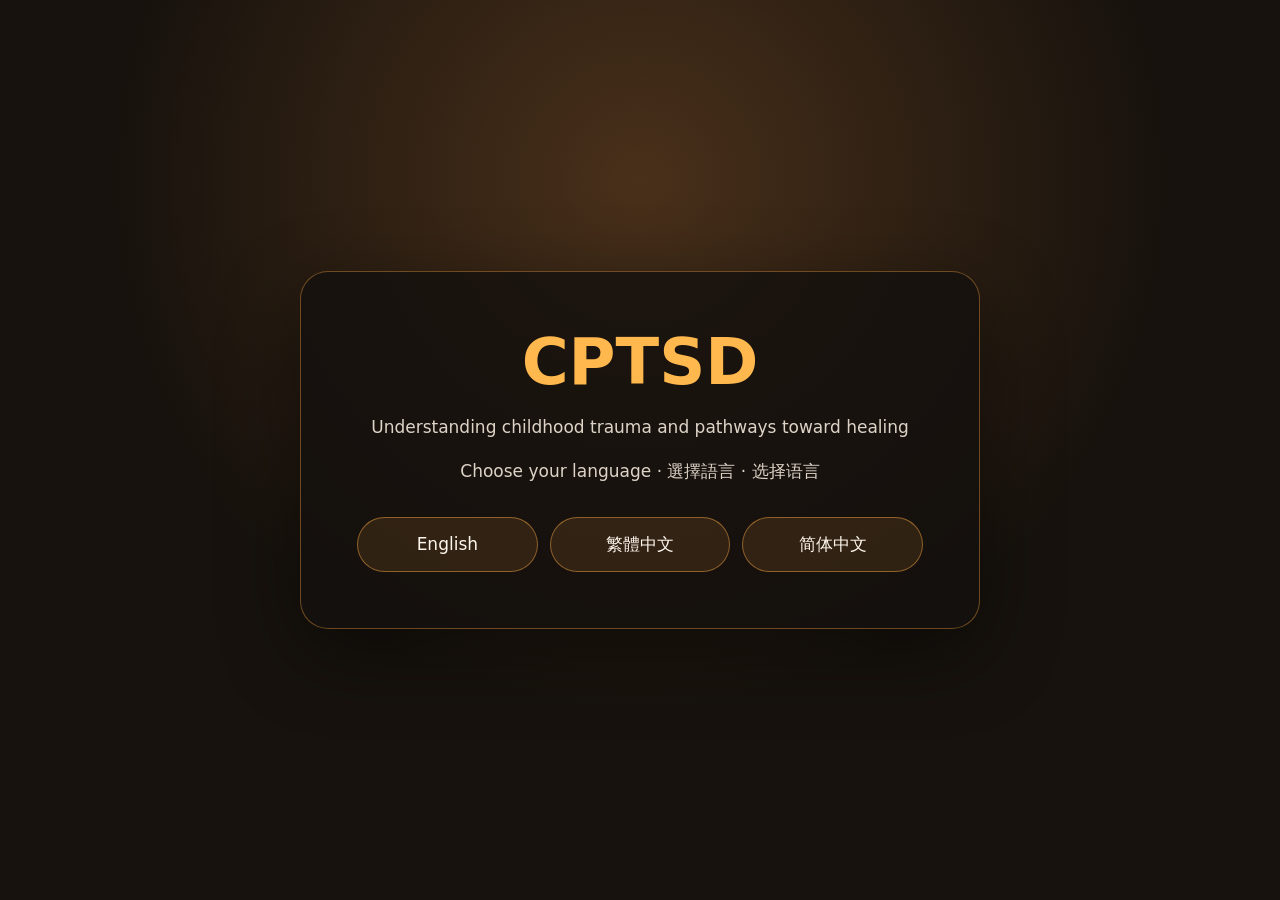
==== commit fcab02ed: "feat: add site enhancements CSS/JS, update all pages and assets - Add site-enhancements.css and site" ====
--- a/index.html
+++ b/index.html
@@ -2,10 +2,63 @@
 <html lang="en">
 <head>
   <meta charset="UTF-8">
-  <meta http-equiv="refresh" content="0; url=cptsd-en.html">
+  <meta name="viewport" content="width=device-width, initial-scale=1">
+  <meta name="description" content="Choose English, Traditional Chinese, or Simplified Chinese to explore the CPTSD and childhood-trauma educational guide.">
+  <meta name="theme-color" content="#17120d">
   <title>CPTSD — Understanding and Healing Childhood Trauma</title>
+  <link rel="alternate" hreflang="en" href="cptsd-en.html">
+  <link rel="alternate" hreflang="zh-Hant" href="CPTSD childhood trauma.html">
+  <link rel="alternate" hreflang="zh-Hans" href="CPTSD childhood trauma-cn.html">
+  <link rel="alternate" hreflang="x-default" href="index.html">
+  <style>
+    * { box-sizing: border-box; }
+    body {
+      min-height: 100vh;
+      margin: 0;
+      display: grid;
+      place-items: center;
+      padding: 1.25rem;
+      color: #fff7ed;
+      background: radial-gradient(circle at 50% 20%, #49301a, #17120d 55%);
+      font: 17px/1.6 system-ui, sans-serif;
+    }
+    main {
+      width: min(680px, 100%);
+      padding: clamp(1.5rem, 5vw, 3.5rem);
+      border: 1px solid rgba(240,160,64,.4);
+      border-radius: 28px;
+      text-align: center;
+      background: rgba(20,17,14,.82);
+      box-shadow: 0 24px 80px rgba(0,0,0,.45);
+    }
+    h1 { margin: 0; color: #ffb84d; font-size: clamp(2rem, 7vw, 4rem); line-height: 1.08; }
+    p { color: #ddd3c7; }
+    nav { display: grid; grid-template-columns: repeat(3, 1fr); gap: .75rem; margin-top: 2rem; }
+    a {
+      min-height: 52px;
+      display: grid;
+      place-items: center;
+      padding: .8rem;
+      border: 1px solid rgba(240,160,64,.5);
+      border-radius: 999px;
+      color: #fff7ed;
+      text-decoration: none;
+      background: rgba(240,160,64,.12);
+    }
+    a:hover, a:focus-visible { background: #f0a040; color: #17120d; outline: 3px solid #ffd08a; outline-offset: 3px; }
+    @media (max-width: 520px) { nav { grid-template-columns: 1fr; } }
+  </style>
 </head>
 <body>
-  <p>Redirecting to <a href="cptsd-en.html">English version</a>...</p>
+  <main>
+    <h1>CPTSD</h1>
+    <p>Understanding childhood trauma and pathways toward healing</p>
+    <p>Choose your language · 選擇語言 · 选择语言</p>
+    <nav aria-label="Choose language">
+      <a href="cptsd-en.html" lang="en">English</a>
+      <a href="CPTSD childhood trauma.html" lang="zh-Hant">繁體中文</a>
+      <a href="CPTSD childhood trauma-cn.html" lang="zh-Hans">简体中文</a>
+    </nav>
+  </main>
 </body>
 </html>
